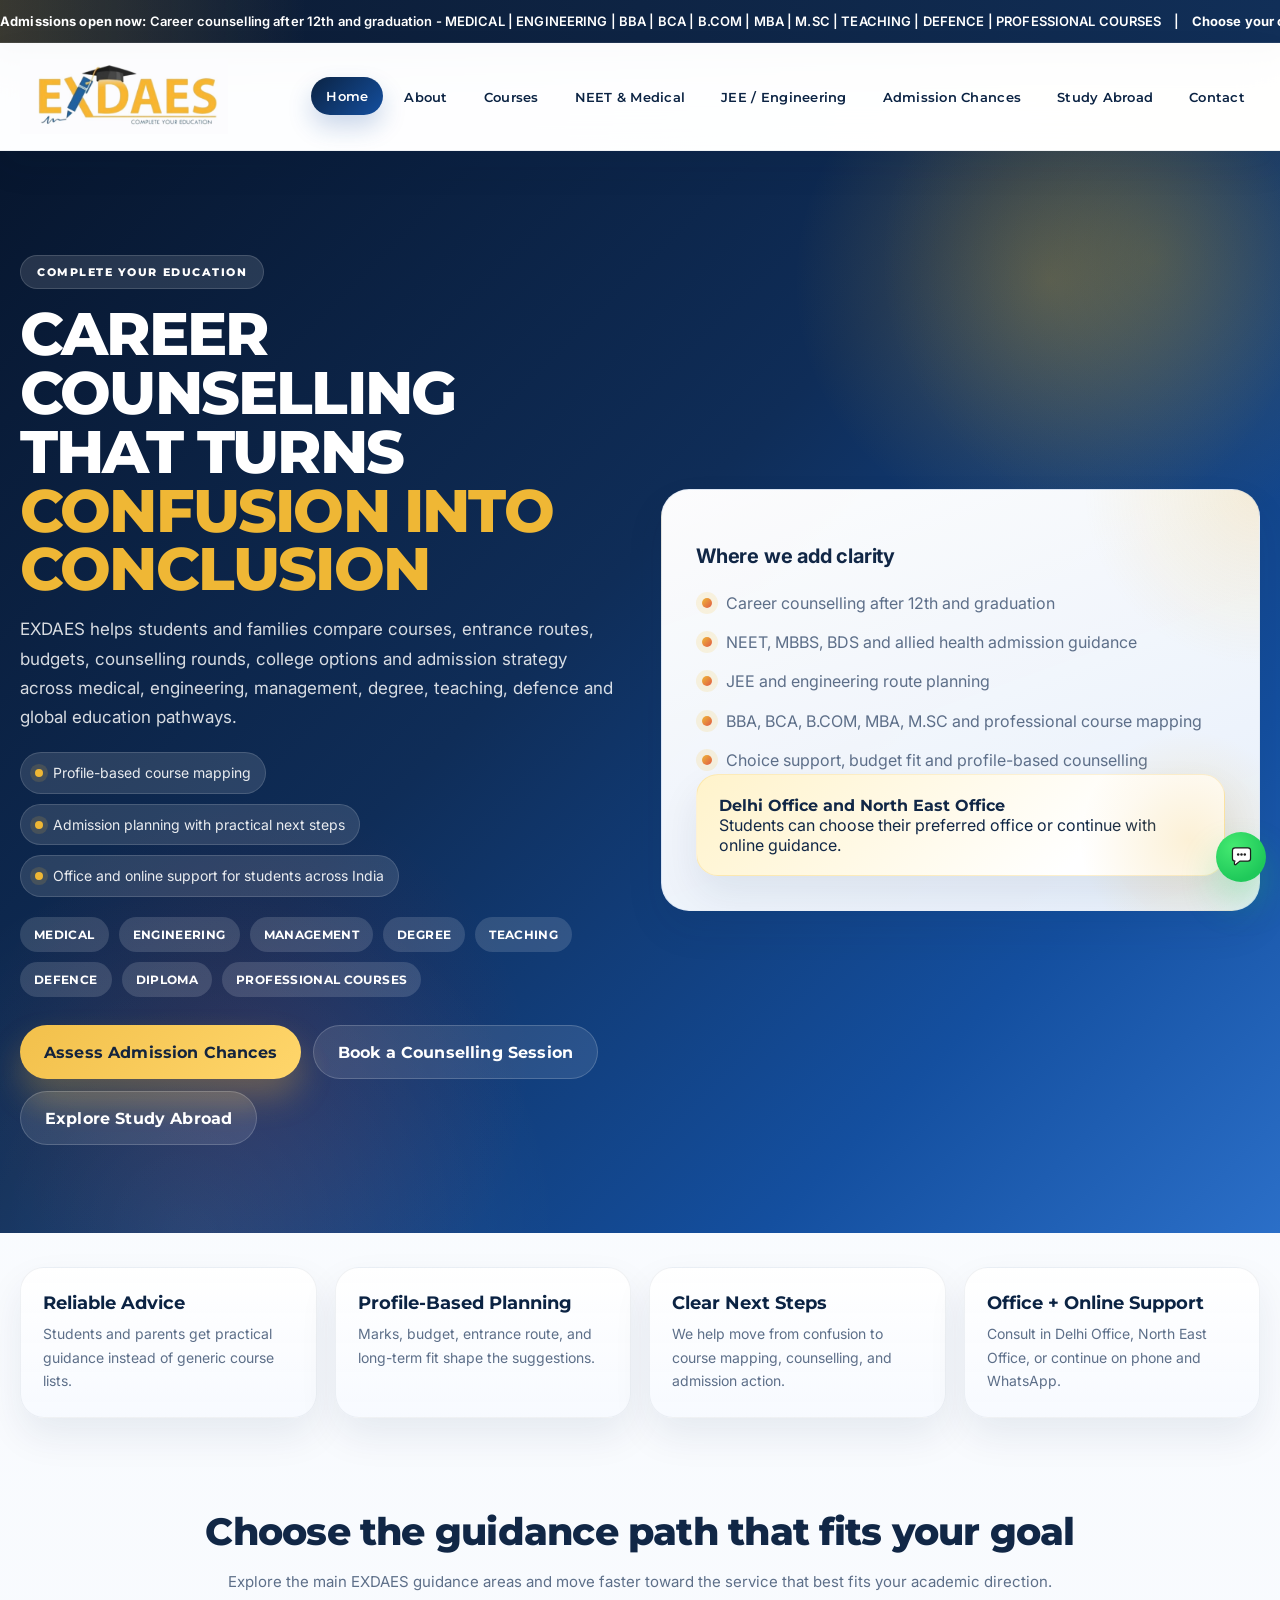
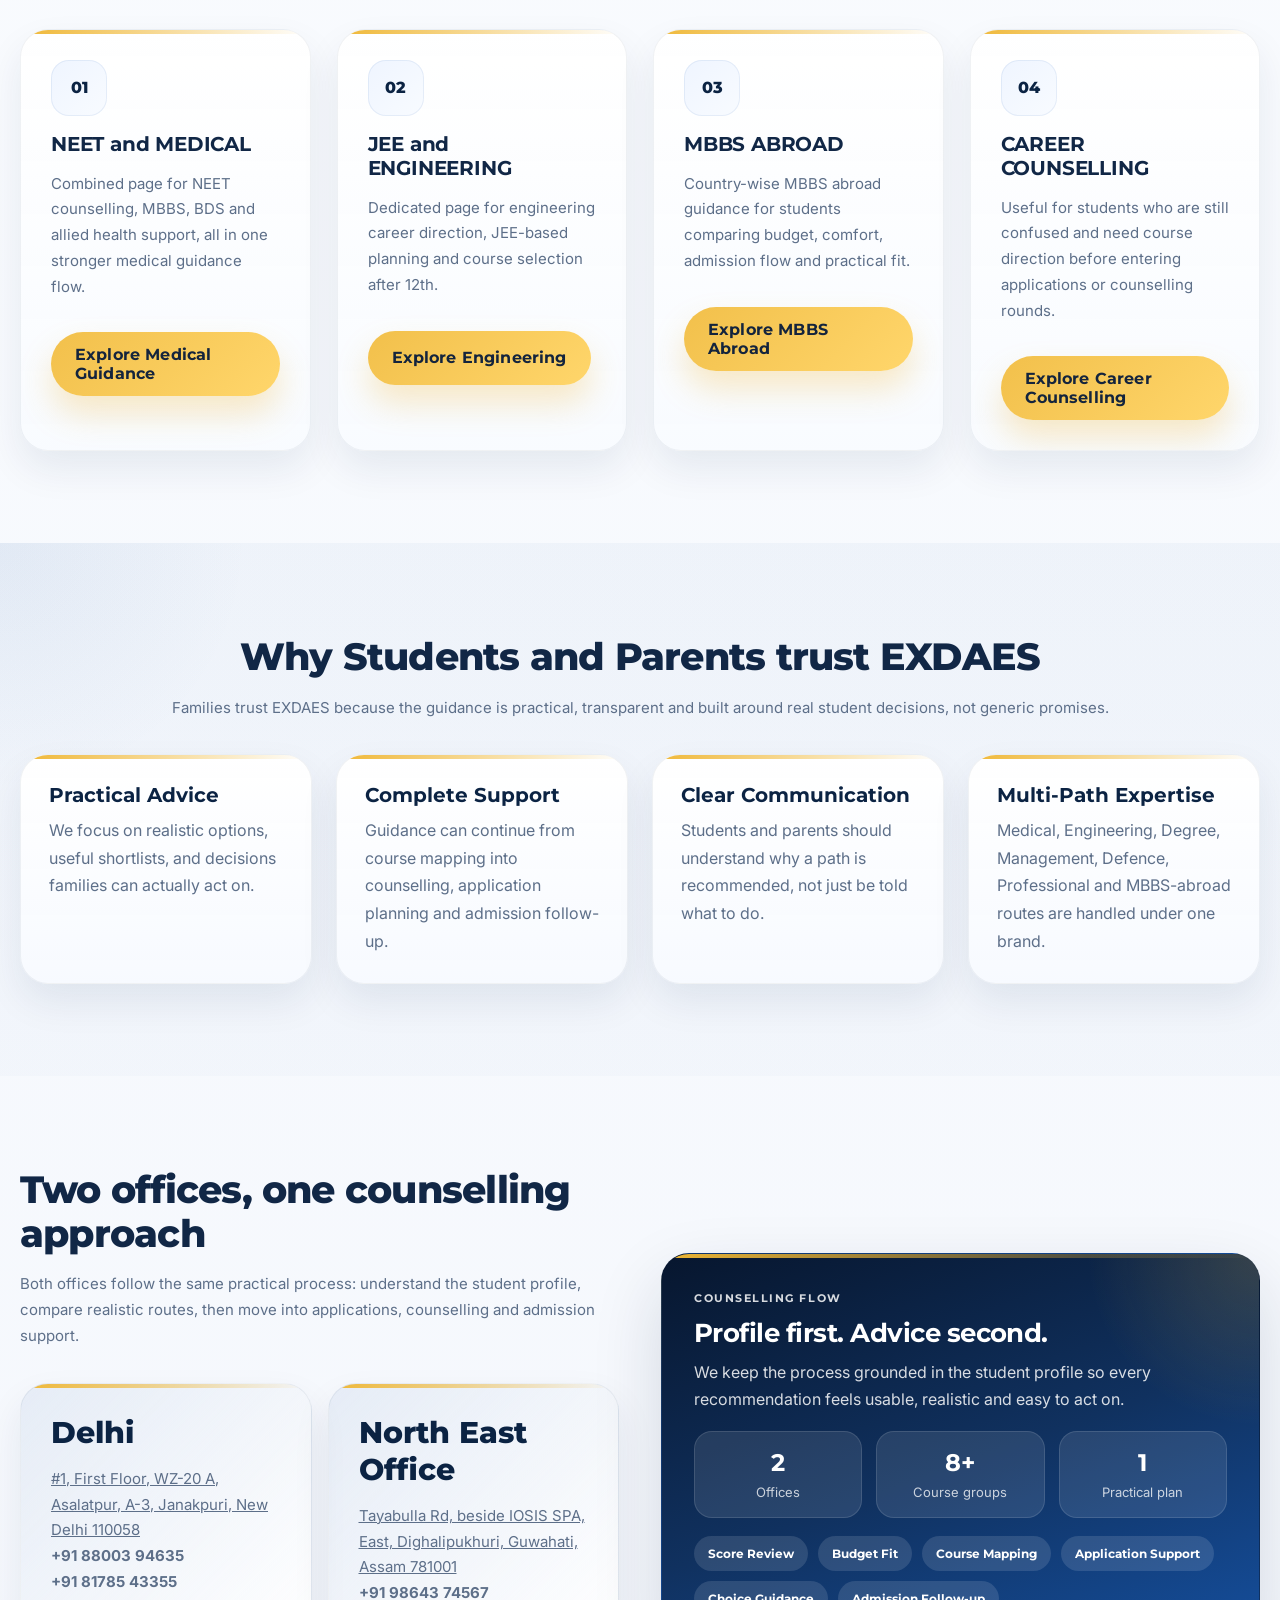
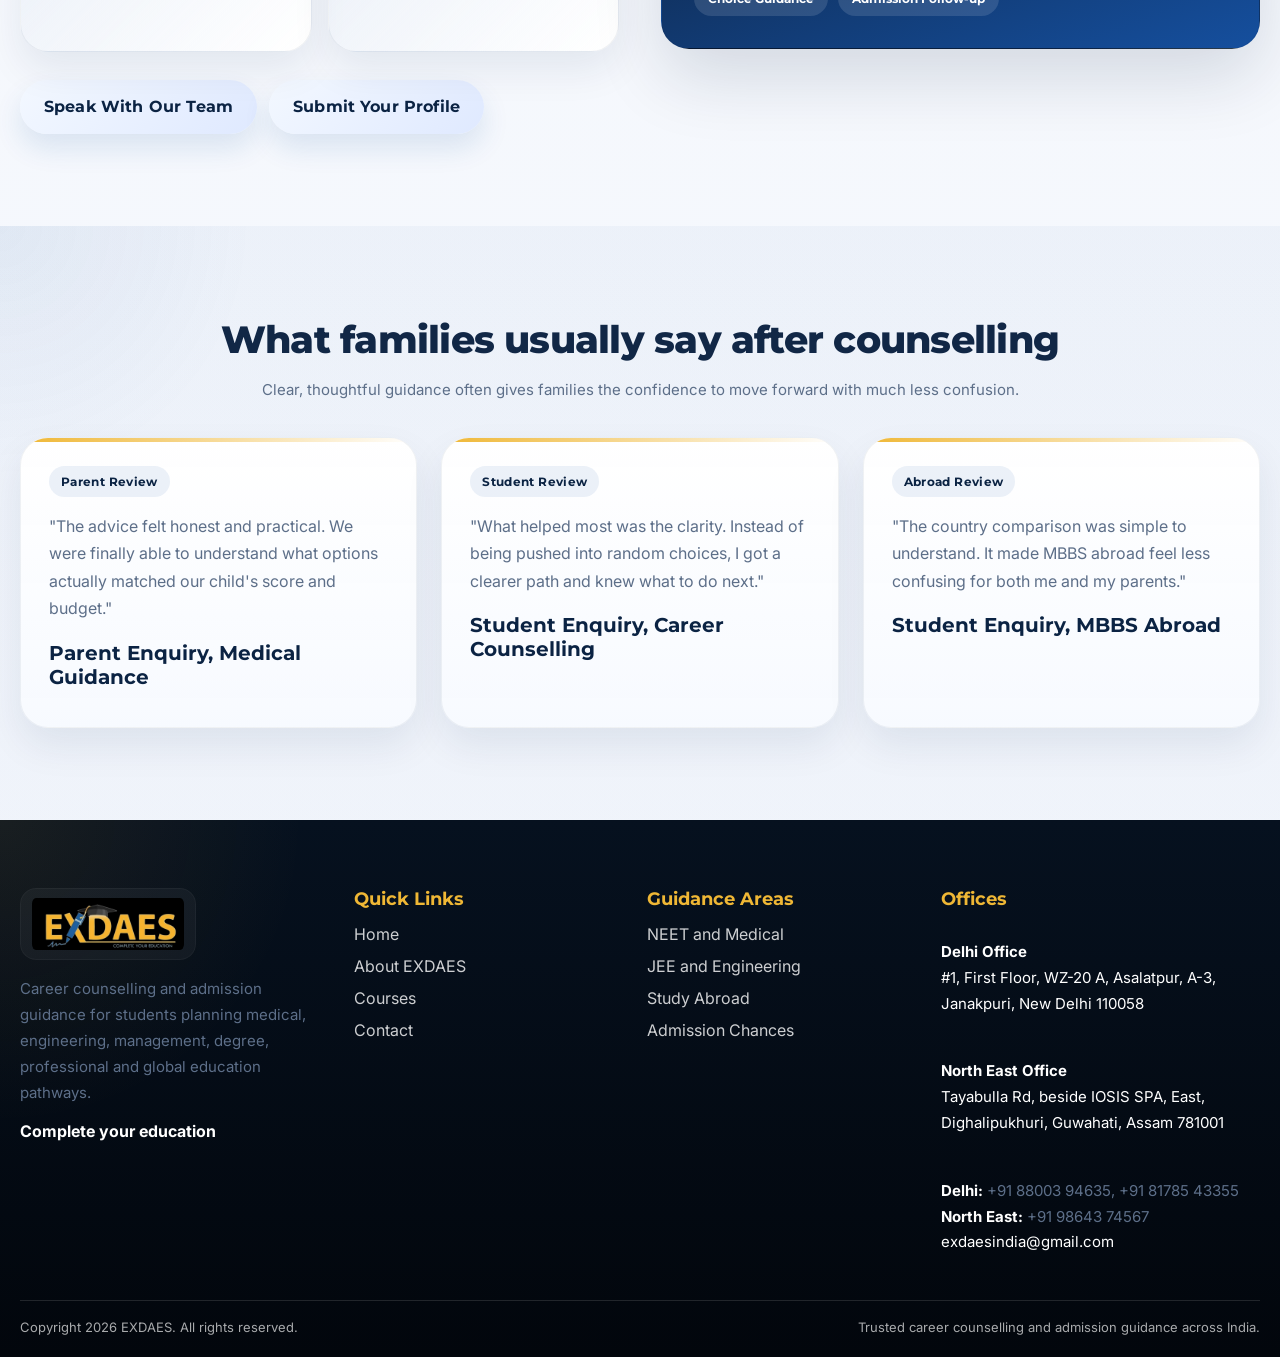
==== index.html @ 6252924e "Add files via upload" ====
﻿<!doctype html>
<html lang="en">
<head>
  <meta charset="utf-8">
  <meta name="viewport" content="width=device-width, initial-scale=1">
  <title>EXDAES | Career Counselling, Admission Guidance & Course Planning</title>
  <meta name="description" content="EXDAES offers career counselling, admission planning, NEET and MBBS/BDS support, JEE and engineering guidance, study abroad help and student-focused counselling from Delhi Office and North East Office.">
  <meta name="theme-color" content="#0b2343">
  <meta property="og:site_name" content="EXDAES">
  <meta property="og:type" content="website">
  <meta property="og:title" content="EXDAES | Career Counselling, Admission Guidance & Course Planning">
  <meta property="og:description" content="Career counselling, admission planning, medical and engineering guidance, study abroad help, and profile-based support from EXDAES.">
  <meta name="twitter:card" content="summary_large_image">
  <link rel="icon" href="data:,">
  <link rel="stylesheet" href="assets/css/style.css">
</head>
<body>
  <div class="admission-strip"><div class="container"><span><strong>Admissions open now:</strong> Career counselling after 12th and graduation - MEDICAL | ENGINEERING | BBA | BCA | B.COM | MBA | M.SC | TEACHING | DEFENCE | PROFESSIONAL COURSES &nbsp;&nbsp; | &nbsp;&nbsp; <strong>Choose your office:</strong> Delhi Office | North East Office | Online Counselling &nbsp;&nbsp; | &nbsp;&nbsp; <strong>Admissions open now:</strong> Career counselling after 12th and graduation - Medical | Engineering | BBA | BCA | B.Com | MBA | M.Sc | Teaching | Defence | Professional Courses &nbsp;&nbsp; | &nbsp;&nbsp; <strong>Choose your office:</strong> Delhi Office | North East Office | Online Counselling</span></div></div>
  <header class="site-header"><nav class="container nav"><a class="brand" href="index.html"><img src="assets/images/exdaes-logo-white.jpeg" alt="EXDAES logo"></a><button class="nav-toggle" type="button" aria-label="Open menu"><span></span></button><div class="nav-links"><a class="active" href="index.html">Home</a><a href="about/index.html">About</a><a href="courses/index.html">Courses</a><a href="neet-counselling/index.html">NEET & Medical</a><a href="mbbs-bds-admission/index.html">JEE / Engineering</a><a href="college-predictor/index.html">Admission Chances</a><a href="study-abroad/index.html">Study Abroad</a><a href="contact/index.html">Contact</a></div></nav></header>
  <main>
    <section class="hero">
      <div class="container hero-layout">
        <div>
          <span class="eyebrow">Complete Your Education</span>
          <h1>CAREER COUNSELLING THAT TURNS <span class="hero-highlight">CONFUSION INTO CONCLUSION</span></h1>
          <p>EXDAES helps students and families compare courses, entrance routes, budgets, counselling rounds, college options and admission strategy across medical, engineering, management, degree, teaching, defence and global education pathways.</p>
          <div class="hero-quick-points"><span>Profile-based course mapping</span><span>Admission planning with practical next steps</span><span>Office and online support for students across India</span></div>
          <div class="course-pills"><span>MEDICAL</span><span>ENGINEERING</span><span>MANAGEMENT</span><span>DEGREE</span><span>TEACHING</span><span>DEFENCE</span><span>DIPLOMA</span><span>PROFESSIONAL COURSES</span></div>
          <div class="cta-row"><a class="btn btn-primary" href="college-predictor/index.html">Assess Admission Chances</a><a class="btn btn-light" href="contact/index.html">Book a Counselling Session</a><a class="btn btn-light" href="study-abroad/index.html">Explore Study Abroad</a></div>
        </div>
        <div class="hero-card">
          <h3>Where we add clarity</h3>
          <ul class="hero-points">
            <li>Career counselling after 12th and graduation</li>
            <li>NEET, MBBS, BDS and allied health admission guidance</li>
            <li>JEE and engineering route planning</li>
            <li>BBA, BCA, B.COM, MBA, M.SC and professional course mapping</li>
            <li>Choice support, budget fit and profile-based counselling</li>
          </ul>
          <div class="mini-banner"><strong>Delhi Office and North East Office</strong><br>Students can choose their preferred office or continue with online guidance.</div>
        </div>
      </div>
    </section>

    <section class="trust-section">
      <div class="container">
        <div class="trust-ribbon">
          <article class="trust-pill"><strong>Reliable Advice</strong><span>Students and parents get practical guidance instead of generic course lists.</span></article>
          <article class="trust-pill"><strong>Profile-Based Planning</strong><span>Marks, budget, entrance route, and long-term fit shape the suggestions.</span></article>
          <article class="trust-pill"><strong>Clear Next Steps</strong><span>We help move from confusion to course mapping, counselling, and admission action.</span></article>
          <article class="trust-pill"><strong>Office + Online Support</strong><span>Consult in Delhi Office, North East Office, or continue on phone and WhatsApp.</span></article>
        </div>
      </div>
    </section>

    <section class="section">
      <div class="container">
        <div class="section-title center"><h2>Choose the guidance path that fits your goal</h2><p>Explore the main EXDAES guidance areas and move faster toward the service that best fits your academic direction.</p></div>
        <div class="grid-4 service-grid-wide">
          <article class="service-card"><div class="icon-badge">01</div><h3>NEET and MEDICAL</h3><p>Combined page for NEET counselling, MBBS, BDS and allied health support, all in one stronger medical guidance flow.</p><a class="btn btn-primary" href="neet-counselling/index.html">Explore Medical Guidance</a></article>
          <article class="service-card"><div class="icon-badge">02</div><h3>JEE and ENGINEERING</h3><p>Dedicated page for engineering career direction, JEE-based planning and course selection after 12th.</p><a class="btn btn-primary" href="mbbs-bds-admission/index.html">Explore Engineering</a></article>
          <article class="service-card"><div class="icon-badge">03</div><h3>MBBS ABROAD</h3><p>Country-wise MBBS abroad guidance for students comparing budget, comfort, admission flow and practical fit.</p><a class="btn btn-primary" href="study-abroad/index.html">Explore MBBS Abroad</a></article>
          <article class="service-card"><div class="icon-badge">04</div><h3>CAREER COUNSELLING</h3><p>Useful for students who are still confused and need course direction before entering applications or counselling rounds.</p><a class="btn btn-primary" href="courses/index.html">Explore Career Counselling</a></article>
        </div>
      </div>
    </section>

    <section class="section alt">
      <div class="container">
        <div class="section-title center"><h2>Why Students and Parents trust EXDAES</h2><p>Families trust EXDAES because the guidance is practical, transparent and built around real student decisions, not generic promises.</p></div>
        <div class="proof-band">
          <article class="proof-card"><strong>Practical Advice</strong><span>We focus on realistic options, useful shortlists, and decisions families can actually act on.</span></article>
          <article class="proof-card"><strong>Complete Support</strong><span>Guidance can continue from course mapping into counselling, application planning and admission follow-up.</span></article>
          <article class="proof-card"><strong>Clear Communication</strong><span>Students and parents should understand why a path is recommended, not just be told what to do.</span></article>
          <article class="proof-card"><strong>Multi-Path Expertise</strong><span>Medical, Engineering, Degree, Management, Defence, Professional and MBBS-abroad routes are handled under one brand.</span></article>
        </div>
      </div>
    </section>

    <section class="section">
      <div class="container split-panel">
        <div>
          <div class="section-title"><h2>Two offices, one counselling approach</h2><p>Both offices follow the same practical process: understand the student profile, compare realistic routes, then move into applications, counselling and admission support.</p></div>
          <div class="stats-grid">
            <article class="stat-card"><span class="number">Delhi</span><p><a href="https://www.google.com/maps/place/EXDAES/@28.6214519,77.0755666,17z/data=!3m1!4b1!4m6!3m5!1s0x390d05ebf34322a7:0x1da1186b16d2d186!8m2!3d28.6214472!4d77.0781415!16s%2Fg%2F11z5b2ckcf?entry=ttu&g_ep=EgoyMDI2MDQyOC4wIKXMDSoASAFQAw%3D%3D" target="_blank" rel="noopener">#1, First Floor, WZ-20 A, Asalatpur, A-3, Janakpuri, New Delhi 110058</a><br><strong>+91 88003 94635</strong><br><strong>+91 81785 43355</strong></p></article>
            <article class="stat-card"><span class="number">North East Office</span><p><a href="https://www.google.com/maps/place/EXDAES/@26.1866912,91.7498174,17z/data=!3m1!4b1!4m6!3m5!1s0x375a5bf597578f25:0xd3f91803e41c8bf5!8m2!3d26.1866864!4d91.7523923!16s%2Fg%2F11nhb2zx7y?entry=ttu&g_ep=EgoyMDI2MDQyOC4wIKXMDSoASAFQAw%3D%3D" target="_blank" rel="noopener">Tayabulla Rd, beside IOSIS SPA, East, Dighalipukhuri, Guwahati, Assam 781001</a><br><strong>+91 98643 74567</strong></p></article>
          </div>
          <div class="cta-row"><a class="btn btn-secondary" href="contact/index.html">Speak With Our Team</a><a class="btn btn-secondary" href="college-predictor/index.html">Submit Your Profile</a></div>
        </div>
        <div class="visual-panel dark"><span class="micro-label">Counselling Flow</span><h3>Profile first. Advice second.</h3><p>We keep the process grounded in the student profile so every recommendation feels usable, realistic and easy to act on.</p><div class="metric-row"><div class="metric-chip"><strong>2</strong><span>Offices</span></div><div class="metric-chip"><strong>8+</strong><span>Course groups</span></div><div class="metric-chip"><strong>1</strong><span>Practical plan</span></div></div><div class="tag-cloud" style="margin-top:18px;"><span>Score Review</span><span>Budget Fit</span><span>Course Mapping</span><span>Application Support</span><span>Choice Guidance</span><span>Admission Follow-up</span></div></div>
      </div>
    </section>

    <section class="section alt">
      <div class="container">
        <div class="section-title center"><h2>What families usually say after counselling</h2><p>Clear, thoughtful guidance often gives families the confidence to move forward with much less confusion.</p></div>
        <div class="review-grid">
          <article class="review-card"><span class="review-badge">Parent Review</span><p>"The advice felt honest and practical. We were finally able to understand what options actually matched our child's score and budget."</p><strong>Parent Enquiry, Medical Guidance</strong></article>
          <article class="review-card"><span class="review-badge">Student Review</span><p>"What helped most was the clarity. Instead of being pushed into random choices, I got a clearer path and knew what to do next."</p><strong>Student Enquiry, Career Counselling</strong></article>
          <article class="review-card"><span class="review-badge">Abroad Review</span><p>"The country comparison was simple to understand. It made MBBS abroad feel less confusing for both me and my parents."</p><strong>Student Enquiry, MBBS Abroad</strong></article>
        </div>
      </div>
    </section>
  </main>
  <footer class="site-footer"><div class="container footer-grid"><div><img class="footer-logo" src="assets/images/exdaes-logo-black.jpeg" alt="EXDAES logo"><p class="footer-kicker">Career counselling and admission guidance for students planning medical, engineering, management, degree, professional and global education pathways.</p><p class="footer-label">Complete your education</p></div><div><h3>Quick Links</h3><div class="footer-links"><a href="index.html">Home</a><a href="about/index.html">About EXDAES</a><a href="courses/index.html">Courses</a><a href="contact/index.html">Contact</a></div></div><div><h3>Guidance Areas</h3><div class="footer-links"><a href="neet-counselling/index.html">NEET and Medical</a><a href="mbbs-bds-admission/index.html">JEE and Engineering</a><a href="study-abroad/index.html">Study Abroad</a><a href="college-predictor/index.html">Admission Chances</a></div></div><div><h3>Offices</h3><div class="center-list"><p><strong>Delhi Office</strong><br><a href="https://www.google.com/maps/place/EXDAES/@28.6214519,77.0755666,17z/data=!3m1!4b1!4m6!3m5!1s0x390d05ebf34322a7:0x1da1186b16d2d186!8m2!3d28.6214472!4d77.0781415!16s%2Fg%2F11z5b2ckcf?entry=ttu&g_ep=EgoyMDI2MDQyOC4wIKXMDSoASAFQAw%3D%3D" target="_blank" rel="noopener">#1, First Floor, WZ-20 A, Asalatpur, A-3, Janakpuri, New Delhi 110058</a></p><p><strong>North East Office</strong><br><a href="https://www.google.com/maps/place/EXDAES/@26.1866912,91.7498174,17z/data=!3m1!4b1!4m6!3m5!1s0x375a5bf597578f25:0xd3f91803e41c8bf5!8m2!3d26.1866864!4d91.7523923!16s%2Fg%2F11nhb2zx7y?entry=ttu&g_ep=EgoyMDI2MDQyOC4wIKXMDSoASAFQAw%3D%3D" target="_blank" rel="noopener">Tayabulla Rd, beside IOSIS SPA, East, Dighalipukhuri, Guwahati, Assam 781001</a></p><p><strong>Delhi:</strong> +91 88003 94635, +91 81785 43355<br><strong>North East:</strong> +91 98643 74567<br><a href="mailto:exdaesindia@gmail.com">exdaesindia@gmail.com</a></p></div></div></div><div class="container copyright"><span>Copyright 2026 EXDAES. All rights reserved.</span><span>Trusted career counselling and admission guidance across India.</span></div></footer>
  <a class="whatsapp-float" href="https://wa.me/918800394635?text=Hi%2C%20I%20want%20career%20counselling%20from%20EXDAES." target="_blank" rel="noopener" aria-label="Chat on WhatsApp"></a><script src="assets/js/main.js"></script>
</body>
</html>
---- assets/css/style.css ----
@import url("https://fonts.googleapis.com/css2?family=Montserrat:wght@500;600;700;800&family=Inter:wght@400;500;600;700&display=swap");

:root {
  --bg: #f3f6fc;
  --surface: #ffffff;
  --surface-alt: #ebf1fb;
  --surface-soft: #fbfdff;
  --text: #112746;
  --muted: #5d6f89;
  --line: #d6e0ef;
  --primary: #144f9f;
  --primary-dark: #0b2343;
  --primary-soft: #e5efff;
  --accent: #efb735;
  --accent-deep: #d69814;
  --danger: #df5a45;
  --danger-deep: #b1181d;
  --success: #21a65d;
  --footer: #08111f;
  --shadow: 0 28px 70px rgba(7, 26, 58, 0.14);
  --shadow-soft: 0 18px 38px rgba(13, 37, 78, 0.08);
  --radius: 28px;
  --radius-sm: 16px;
}

* {
  box-sizing: border-box;
}

html {
  scroll-behavior: smooth;
}

body {
  margin: 0;
  font-family: "Inter", sans-serif;
  color: var(--text);
  background:
    radial-gradient(circle at top left, rgba(20, 79, 159, 0.08), transparent 22%),
    radial-gradient(circle at 100% 10%, rgba(239, 183, 53, 0.08), transparent 18%),
    linear-gradient(180deg, #fbfdff 0%, var(--bg) 100%);
}

img {
  max-width: 100%;
  display: block;
}

a {
  color: inherit;
}

.container {
  width: min(1240px, calc(100% - 36px));
  margin: 0 auto;
}

.admission-strip {
  background:
    linear-gradient(90deg, rgba(239, 183, 53, 0.2), transparent 24%),
    linear-gradient(90deg, #0b1930, #112f58);
  color: #fff;
  font-size: 13px;
  font-weight: 600;
  letter-spacing: 0.01em;
  overflow: hidden;
  border-bottom: 1px solid rgba(255, 255, 255, 0.08);
  box-shadow: 0 12px 24px rgba(6, 17, 36, 0.18);
}

.admission-strip .container {
  display: flex;
  width: max-content;
  min-width: 100%;
  padding: 13px 0;
  white-space: nowrap;
  animation: ticker 48s linear infinite;
}

@keyframes ticker {
  from { transform: translateX(0); }
  to { transform: translateX(-50%); }
}

.site-header {
  position: sticky;
  top: 0;
  z-index: 20;
  background: rgba(255, 255, 255, 0.88);
  backdrop-filter: blur(18px);
  border-bottom: 1px solid rgba(11, 35, 67, 0.06);
  box-shadow: 0 16px 34px rgba(9, 27, 54, 0.07);
}

.nav {
  display: flex;
  align-items: center;
  justify-content: space-between;
  gap: 24px;
  padding: 16px 0;
}

.brand {
  flex-shrink: 0;
}

.brand img {
  width: 208px;
  height: auto;
}

.nav-links {
  display: flex;
  align-items: center;
  gap: 6px;
}

.nav-links a {
  text-decoration: none;
  color: var(--primary-dark);
  font-family: "Montserrat", sans-serif;
  font-size: 13px;
  font-weight: 600;
  letter-spacing: 0.02em;
  padding: 11px 15px;
  border-radius: 999px;
  transition: color 0.22s ease, background 0.22s ease, transform 0.22s ease, box-shadow 0.22s ease;
}

.nav-links a:hover,
.nav-links a.active {
  color: #fff;
  background: linear-gradient(135deg, var(--primary-dark), var(--primary));
  box-shadow: 0 12px 24px rgba(20, 79, 159, 0.22);
  transform: translateY(-1px);
}

.nav-toggle {
  display: none;
  width: 48px;
  height: 48px;
  border: 0;
  border-radius: 14px;
  background: var(--primary-soft);
  cursor: pointer;
  position: relative;
}

.nav-toggle span,
.nav-toggle::before,
.nav-toggle::after {
  content: "";
  position: absolute;
  left: 13px;
  width: 22px;
  height: 2px;
  background: var(--primary-dark);
  border-radius: 999px;
  transition: 0.2s ease;
}

.nav-toggle span { top: 23px; }
.nav-toggle::before { top: 16px; }
.nav-toggle::after { top: 30px; }

.hero,
.page-hero {
  position: relative;
  overflow: hidden;
}

.hero::before,
.page-hero::before {
  content: "";
  position: absolute;
  inset: 0;
  background:
    radial-gradient(circle at 90% 10%, rgba(244, 180, 0, 0.16), transparent 18%),
    radial-gradient(circle at 20% 85%, rgba(219, 43, 48, 0.12), transparent 20%);
  pointer-events: none;
}

.hero {
  padding: 104px 0 88px;
  background:
    radial-gradient(circle at 82% 12%, rgba(239, 183, 53, 0.26), transparent 18%),
    radial-gradient(circle at 15% 100%, rgba(255, 255, 255, 0.08), transparent 24%),
    linear-gradient(135deg, #07162e, #0f2d58 44%, #144f9f 78%, #2b6fc8);
  color: #fff;
}

.hero-layout,
.split-panel,
.grid-2 {
  display: grid;
  grid-template-columns: repeat(2, minmax(0, 1fr));
  gap: 42px;
  align-items: center;
}

.page-hero {
  padding: 86px 0 62px;
  color: #fff;
  background:
    radial-gradient(circle at top right, rgba(239, 183, 53, 0.18), transparent 18%),
    linear-gradient(135deg, #07162e, #0f2d58 58%, #1c5eb5);
}

.eyebrow {
  display: inline-flex;
  align-items: center;
  gap: 10px;
  margin-bottom: 16px;
  padding: 9px 16px;
  border-radius: 999px;
  background: rgba(255, 255, 255, 0.12);
  border: 1px solid rgba(255, 255, 255, 0.14);
  color: #fff;
  font-family: "Montserrat", sans-serif;
  font-size: 11px;
  font-weight: 800;
  text-transform: uppercase;
  letter-spacing: 0.14em;
}

.hero h1,
.page-hero h1 {
  margin: 0 0 16px;
  font-family: "Montserrat", sans-serif;
  font-size: clamp(38px, 4.8vw, 60px);
  line-height: 0.98;
  letter-spacing: -0.03em;
  font-weight: 800;
}

.hero-highlight {
  color: var(--accent);
}


.hero p,
.page-hero p {
  margin: 0;
  max-width: 720px;
  color: rgba(255, 255, 255, 0.84);
  font-size: 17px;
  line-height: 1.72;
}

.hero-layout > div:first-child > * {
  animation: fadeUp 0.7s ease both;
}

.hero-layout > div:first-child > *:nth-child(2) { animation-delay: 0.08s; }
.hero-layout > div:first-child > *:nth-child(3) { animation-delay: 0.16s; }
.hero-layout > div:first-child > *:nth-child(4) { animation-delay: 0.24s; }

.hero-card,
.image-card,
.form-panel,
.service-card,
.resource-card,
.step-card,
.stat-card,
.center-card {
  background: var(--surface);
  border-radius: var(--radius);
  box-shadow: var(--shadow-soft);
}

.hero-card {
  padding: 34px;
  color: var(--text);
  position: relative;
  overflow: hidden;
  background:
    radial-gradient(circle at top right, rgba(239, 183, 53, 0.18), transparent 24%),
    linear-gradient(160deg, rgba(255, 255, 255, 0.99), rgba(240, 246, 255, 0.96));
  border: 1px solid rgba(20, 79, 159, 0.08);
  animation: floatIn 0.75s ease both 0.18s;
}

.hero-card::after {
  content: "";
  position: absolute;
  inset: auto -40px -40px auto;
  width: 220px;
  height: 220px;
  border-radius: 50%;
  background: radial-gradient(circle, rgba(239, 183, 53, 0.2), transparent 70%);
}

.hero-card h2,
.form-panel h2,
.section-title h2,
.service-card h3,
.resource-card h3,
.step-card h3,
.center-card h3,
.stat-card h3 {
  margin: 0 0 10px;
  font-family: "Montserrat", sans-serif;
}

.hero-card h2,
.section-title h2 {
  font-size: clamp(28px, 3vw, 40px);
  letter-spacing: -0.02em;
  font-weight: 800;
  line-height: 1.15;
}

.hero-card h3,
.service-card h3,
.resource-card h3,
.step-card h3,
.center-card h3,
.stat-card h3 {
  font-size: 20px;
  letter-spacing: -0.01em;
  font-weight: 700;
}

.hero-points,
.check-list,
.stats-list,
.footer-links,
.center-list,
.pill-list {
  display: grid;
  gap: 12px;
}

.hero-points,
.check-list,
.pill-list {
  padding: 0;
  margin: 22px 0 0;
  list-style: none;
}

.hero-points li,
.check-list li,
.pill-list li {
  position: relative;
  padding-left: 30px;
  color: var(--muted);
  line-height: 1.7;
}

.hero-points li::before,
.check-list li::before,
.pill-list li::before {
  content: "";
  position: absolute;
  left: 6px;
  top: 8px;
  width: 10px;
  height: 10px;
  border-radius: 50%;
  background: linear-gradient(135deg, var(--accent), var(--danger));
  box-shadow: 0 0 0 6px rgba(244, 180, 0, 0.12);
}

.section {
  padding: 92px 0;
}

.section.alt {
  background:
    radial-gradient(circle at top left, rgba(20, 79, 159, 0.06), transparent 18%),
    linear-gradient(180deg, rgba(20, 79, 159, 0.04), rgba(20, 79, 159, 0.018));
}

.section-title {
  margin-bottom: 34px;
}

.section-title.center {
  text-align: center;
}

.section-title p,
.service-card p,
.resource-card p,
.step-card p,
.footer-kicker,
.center-list p,
.stat-card p,
.form-note {
  color: var(--muted);
  line-height: 1.72;
  font-size: 15px;
}

.grid-3 {
  display: grid;
  grid-template-columns: repeat(3, minmax(0, 1fr));
  gap: 26px;
}

.grid-4 {
  display: grid;
  grid-template-columns: repeat(4, minmax(0, 1fr));
  gap: 26px;
}

.service-card,
.resource-card,
.step-card,
.center-card,
.stat-card {
  padding: 30px;
  border: 1px solid rgba(11, 35, 67, 0.06);
  background:
    linear-gradient(180deg, rgba(255, 255, 255, 1), rgba(248, 251, 255, 0.97));
  transition: transform 0.24s ease, box-shadow 0.24s ease, border-color 0.24s ease;
  position: relative;
  overflow: hidden;
}

.service-card::before,
.resource-card::before,
.step-card::before,
.center-card::before,
.stat-card::before,
.course-group::before,
.form-panel::before,
.visual-panel::before,
.course-guide-banner::before,
.course-lead-box::before {
  content: "";
  position: absolute;
  inset: 0 auto auto 0;
  width: 100%;
  height: 4px;
  background: linear-gradient(90deg, var(--accent), rgba(255, 255, 255, 0));
}

.service-card:hover,
.resource-card:hover,
.step-card:hover,
.center-card:hover,
.stat-card:hover {
  transform: translateY(-8px);
  box-shadow: var(--shadow);
  border-color: rgba(20, 79, 159, 0.14);
}

.service-grid-wide .service-card .btn {
  margin-top: 18px;
}

.icon-badge {
  width: 56px;
  height: 56px;
  display: grid;
  place-items: center;
  margin-bottom: 16px;
  border-radius: 18px;
  background: linear-gradient(135deg, #eff5ff, #f8fbff);
  color: var(--primary-dark);
  font-family: "Montserrat", sans-serif;
  font-weight: 800;
  box-shadow: inset 0 0 0 1px rgba(20, 79, 159, 0.08);
}

.btn,
button.btn,
input,
select,
textarea {
  font: inherit;
}

.btn {
  display: inline-flex;
  align-items: center;
  justify-content: center;
  gap: 8px;
  min-height: 54px;
  padding: 13px 24px;
  border-radius: 999px;
  text-decoration: none;
  font-family: "Montserrat", sans-serif;
  font-weight: 700;
  letter-spacing: 0.01em;
  transition: transform 0.2s ease, background 0.2s ease, box-shadow 0.2s ease, color 0.2s ease;
}

.btn:hover {
  transform: translateY(-3px);
}

.btn-primary {
  background: linear-gradient(135deg, #f2c04b, #ffd66b);
  color: #14243d;
  box-shadow: 0 18px 32px rgba(239, 183, 53, 0.28);
}

.btn-primary:hover {
  background: linear-gradient(135deg, var(--accent-deep), #f0bf47);
}

.btn-secondary {
  background: linear-gradient(135deg, #f3f8ff, #dfe9ff);
  color: var(--primary-dark);
  box-shadow: 0 14px 28px rgba(20, 79, 159, 0.12);
}

.btn-light {
  background: rgba(255, 255, 255, 0.1);
  border: 1px solid rgba(255, 255, 255, 0.18);
  color: #fff;
  backdrop-filter: blur(10px);
}

.cta-row {
  display: flex;
  flex-wrap: wrap;
  gap: 12px;
  margin-top: 28px;
}

.stats-list,
.stats-grid {
  display: grid;
  gap: 16px;
}

.stats-grid {
  grid-template-columns: repeat(2, minmax(0, 1fr));
}

.stat-card {
  background:
    linear-gradient(135deg, rgba(20, 79, 159, 0.07), rgba(255, 255, 255, 0.98));
}

.number {
  display: block;
  margin-bottom: 10px;
  font-family: "Montserrat", sans-serif;
  font-size: 30px;
  font-weight: 800;
  color: var(--primary-dark);
}

.form-panel {
  padding: 30px;
  background:
    linear-gradient(180deg, rgba(255, 255, 255, 1), rgba(247, 250, 255, 0.98));
  border: 1px solid rgba(11, 35, 67, 0.06);
}

.form-grid {
  display: grid;
  grid-template-columns: repeat(2, minmax(0, 1fr));
  gap: 16px;
}

.field {
  display: grid;
  gap: 8px;
}

.field.full {
  grid-column: 1 / -1;
}

[data-other-exam-field][hidden] {
  display: none !important;
}

.field label {
  font-size: 13px;
  font-weight: 600;
  color: var(--muted);
}

.field input,
.field select,
.field textarea {
  width: 100%;
  min-height: 54px;
  padding: 13px 15px;
  border: 1px solid var(--line);
  border-radius: 16px;
  background: linear-gradient(180deg, #ffffff, #fbfdff);
  color: var(--text);
  transition: border-color 0.2s ease, box-shadow 0.2s ease;
}

.field input:focus,
.field select:focus,
.field textarea:focus {
  outline: none;
  border-color: rgba(20, 79, 159, 0.42);
  box-shadow: 0 0 0 5px rgba(20, 79, 159, 0.08);
}

.success-message {
  display: none;
  margin-top: 14px;
  padding: 14px 16px;
  border-radius: 14px;
  background: #edf8ef;
  color: #17693c;
}

.form-panel.is-success .success-message {
  display: block;
}

.form-panel button.btn {
  margin-top: 10px;
}

.image-card {
  overflow: hidden;
  padding: 22px;
  background:
    linear-gradient(135deg, rgba(244, 180, 0, 0.08), rgba(15, 78, 168, 0.08)),
    var(--surface);
  border: 1px solid rgba(15, 78, 168, 0.07);
}

.image-card img {
  width: 100%;
  height: 100%;
  max-height: 520px;
  object-fit: contain;
  border-radius: 18px;
}

.course-pills {
  display: flex;
  flex-wrap: wrap;
  gap: 10px;
  margin-top: 20px;
}

.hero-quick-points {
  display: grid;
  gap: 10px;
  margin-top: 20px;
}

.hero-quick-points span {
  display: inline-flex;
  align-items: center;
  gap: 10px;
  width: fit-content;
  padding: 10px 14px;
  border-radius: 999px;
  background: rgba(255, 255, 255, 0.12);
  border: 1px solid rgba(255, 255, 255, 0.14);
  color: rgba(255, 255, 255, 0.9);
  font-size: 14px;
  line-height: 1.4;
}

.hero-quick-points span::before {
  content: "";
  width: 8px;
  height: 8px;
  border-radius: 50%;
  background: var(--accent);
  box-shadow: 0 0 0 5px rgba(239, 183, 53, 0.14);
}

.course-pills span {
  padding: 10px 14px;
  border-radius: 999px;
  background: rgba(255, 255, 255, 0.14);
  color: #fff;
  font-family: "Montserrat", sans-serif;
  font-size: 12px;
  font-weight: 700;
  letter-spacing: 0.03em;
}

.course-groups {
  display: grid;
  grid-template-columns: repeat(2, minmax(0, 1fr));
  gap: 24px;
}

.course-group {
  padding: 30px;
  border-radius: 28px;
  background:
    linear-gradient(180deg, rgba(255, 255, 255, 0.98), rgba(249, 251, 255, 0.98));
  border: 1px solid rgba(11, 35, 67, 0.06);
  box-shadow: var(--shadow-soft);
  transition: transform 0.24s ease, box-shadow 0.24s ease, border-color 0.24s ease;
  position: relative;
  overflow: hidden;
}

.course-group-top {
  display: flex;
  align-items: flex-start;
  justify-content: space-between;
  gap: 16px;
  margin-bottom: 18px;
}

.course-group h3 {
  margin: 0 0 6px;
  font-family: "Montserrat", sans-serif;
  font-size: 34px;
  font-weight: 700;
  letter-spacing: -0.02em;
  color: var(--primary-dark);
}

.course-group p {
  margin: 0;
  color: var(--muted);
  font-size: 15px;
}

.course-mark {
  flex-shrink: 0;
  width: 78px;
  height: 78px;
  display: grid;
  place-items: center;
  border-radius: 22px;
  background: linear-gradient(135deg, #eff5ff, #fff7df);
  color: var(--primary-dark);
  font-family: "Montserrat", sans-serif;
  font-size: 34px;
  font-weight: 800;
  line-height: 1;
  box-shadow: inset 0 0 0 1px rgba(20, 79, 159, 0.06);
}

.course-list {
  margin: 0;
  padding: 0;
  list-style: none;
  display: grid;
  gap: 12px;
}

.course-list li {
  position: relative;
  padding-left: 18px;
  color: var(--text);
  font-size: 16px;
  line-height: 1.55;
}

.course-list li::before {
  content: "";
  position: absolute;
  left: 0;
  top: 11px;
  width: 8px;
  height: 8px;
  border-radius: 50%;
  background: linear-gradient(135deg, var(--accent), var(--danger));
}

.course-group:hover {
  transform: translateY(-8px);
  box-shadow: var(--shadow);
  border-color: rgba(239, 183, 53, 0.38);
  background:
    linear-gradient(180deg, rgba(255, 255, 255, 1), rgba(242, 248, 255, 0.98));
}


.course-group:nth-child(1) .course-mark {
  background: linear-gradient(135deg, #dce8ff, #eef4ff);
  color: #1c4fb8;
}

.course-group:nth-child(2) .course-mark {
  background: linear-gradient(135deg, #dff8ec, #eefdf5);
  color: #117a4b;
}

.course-group:nth-child(3) .course-mark {
  background: linear-gradient(135deg, #efe4ff, #f7f1ff);
  color: #6d3fc2;
}

.course-group:nth-child(4) .course-mark {
  background: linear-gradient(135deg, #fff0cf, #fff8e8);
  color: #9b6a00;
}

.course-group:nth-child(5) .course-mark {
  background: linear-gradient(135deg, #ffe2e2, #fff1f1);
  color: #b4232c;
}

.course-group:nth-child(6) .course-mark {
  background: linear-gradient(135deg, #ffe3f0, #fff3f9);
  color: #c03b79;
}

.course-group:nth-child(7) .course-mark {
  background: linear-gradient(135deg, #e0f2ff, #f2f9ff);
  color: #16608f;
}

.course-group:nth-child(8) .course-mark {
  background: linear-gradient(135deg, #ece8ff, #f6f4ff);
  color: #4f46b8;
}
.course-closing {
  margin-top: 28px;
  padding: 28px 32px;
  border-radius: 28px;
  background:
    radial-gradient(circle at top right, rgba(239, 183, 53, 0.22), transparent 24%),
    linear-gradient(135deg, #07162e, #0f2d58 56%, #144f9f);
  color: #fff;
  box-shadow: var(--shadow);
}

.course-closing h3 {
  margin: 0 0 8px;
  font-family: "Montserrat", sans-serif;
  font-size: 24px;
  font-weight: 700;
}

.course-closing p {
  margin: 0;
  color: rgba(255, 255, 255, 0.84);
}

.course-lead-box {
  display: grid;
  grid-template-columns: minmax(0, 1.15fr) minmax(320px, 0.85fr);
  gap: 24px;
  align-items: stretch;
  margin-top: 30px;
  margin-bottom: 28px;
  padding: 34px;
  border-radius: 32px;
  background:
    radial-gradient(circle at top right, rgba(239, 183, 53, 0.22), transparent 24%),
    linear-gradient(135deg, #07162e, #0f2d58 48%, #154f9e);
  color: #fff;
  box-shadow: var(--shadow);
  position: relative;
  overflow: hidden;
}

.course-lead-copy h2 {
  margin: 0 0 12px;
  font-family: "Montserrat", sans-serif;
  font-size: clamp(28px, 3vw, 40px);
  font-weight: 700;
  line-height: 1.08;
  letter-spacing: -0.02em;
}

.course-lead-copy p {
  margin: 0;
  max-width: 640px;
  color: rgba(255, 255, 255, 0.84);
  line-height: 1.74;
}

.course-lead-copy .micro-label {
  color: rgba(255, 255, 255, 0.78);
}

.course-lead-points {
  margin: 20px 0 0;
  padding: 0;
  list-style: none;
  display: grid;
  gap: 12px;
}

.course-lead-points li {
  position: relative;
  padding-left: 20px;
  color: rgba(255, 255, 255, 0.92);
  line-height: 1.6;
}

.course-lead-points li::before {
  content: "";
  position: absolute;
  left: 0;
  top: 11px;
  width: 8px;
  height: 8px;
  border-radius: 50%;
  background: linear-gradient(135deg, #ffd96d, #ffffff);
}

.course-lead-form {
  align-self: center;
  background:
    linear-gradient(180deg, rgba(255, 255, 255, 1), rgba(246, 250, 255, 0.98));
}

.course-guide-banner {
  display: grid;
  grid-template-columns: minmax(0, 1fr) auto;
  align-items: center;
  gap: 24px;
  margin-bottom: 28px;
  padding: 32px 34px;
  border-radius: 28px;
  background:
    radial-gradient(circle at top right, rgba(239, 183, 53, 0.16), transparent 28%),
    linear-gradient(135deg, rgba(255, 255, 255, 0.98), rgba(239, 246, 255, 0.96));
  border: 1px solid rgba(11, 35, 67, 0.08);
  box-shadow: var(--shadow-soft);
  position: relative;
  overflow: hidden;
}

.course-guide-copy {
  display: grid;
  gap: 10px;
}

.course-guide-copy h2 {
  margin: 0;
  font-family: "Montserrat", sans-serif;
  font-size: clamp(28px, 3vw, 38px);
  font-weight: 700;
  letter-spacing: -0.02em;
  color: var(--primary-dark);
}

.course-guide-copy p {
  margin: 0;
  max-width: 640px;
  color: var(--muted);
  line-height: 1.72;
}

.course-guide-banner .btn {
  justify-self: end;
}

.visual-panel {
  padding: 32px;
  border-radius: 28px;
  background:
    radial-gradient(circle at top right, rgba(239, 183, 53, 0.14), transparent 28%),
    linear-gradient(160deg, rgba(255, 255, 255, 0.98), rgba(241, 247, 255, 0.96));
  border: 1px solid rgba(11, 35, 67, 0.08);
  box-shadow: var(--shadow);
  position: relative;
  overflow: hidden;
}

.visual-panel.dark {
  background:
    radial-gradient(circle at top right, rgba(239, 183, 53, 0.18), transparent 24%),
    linear-gradient(160deg, #07162e, #10315f 52%, #154f9e);
  color: #fff;
}

.visual-panel.dark p,
.visual-panel.dark li,
.visual-panel.dark .micro-label {
  color: rgba(255, 255, 255, 0.84);
}

.visual-panel h3 {
  margin: 0 0 10px;
  font-family: "Montserrat", sans-serif;
  font-size: 26px;
  font-weight: 700;
  letter-spacing: -0.02em;
}

.visual-panel p {
  margin: 0 0 18px;
  color: var(--muted);
  line-height: 1.7;
}

.micro-label {
  display: inline-block;
  margin-bottom: 12px;
  color: var(--primary);
  font-family: "Montserrat", sans-serif;
  font-size: 11px;
  font-weight: 700;
  letter-spacing: 0.14em;
  text-transform: uppercase;
}

.tile-grid {
  display: grid;
  grid-template-columns: repeat(2, minmax(0, 1fr));
  gap: 14px;
}

.mini-tile {
  padding: 18px 16px;
  border-radius: 18px;
  background: rgba(255, 255, 255, 0.7);
  border: 1px solid rgba(10, 45, 99, 0.07);
}

.visual-panel.dark .mini-tile {
  background: rgba(255, 255, 255, 0.1);
  border-color: rgba(255, 255, 255, 0.12);
}

.mini-tile strong {
  display: block;
  margin-bottom: 6px;
  font-family: "Montserrat", sans-serif;
  font-size: 16px;
  font-weight: 700;
}

.mini-tile span {
  color: var(--muted);
  font-size: 14px;
  line-height: 1.55;
}

.visual-panel.dark .mini-tile span {
  color: rgba(255, 255, 255, 0.78);
}

.tag-cloud {
  display: flex;
  flex-wrap: wrap;
  gap: 10px;
}

.tag-cloud span {
  padding: 10px 14px;
  border-radius: 999px;
  background: rgba(15, 78, 168, 0.08);
  color: var(--primary-dark);
  font-family: "Montserrat", sans-serif;
  font-size: 12px;
  font-weight: 700;
}

.visual-panel.dark .tag-cloud span {
  background: rgba(255, 255, 255, 0.12);
  color: #fff;
}

.metric-row {
  display: grid;
  grid-template-columns: repeat(3, minmax(0, 1fr));
  gap: 14px;
}

.metric-chip {
  padding: 16px 14px;
  border-radius: 18px;
  background: rgba(255, 255, 255, 0.74);
  border: 1px solid rgba(10, 45, 99, 0.07);
  text-align: center;
}

.visual-panel.dark .metric-chip {
  background: rgba(255, 255, 255, 0.1);
  border-color: rgba(255, 255, 255, 0.12);
}

.metric-chip strong {
  display: block;
  margin-bottom: 4px;
  font-family: "Montserrat", sans-serif;
  font-size: 24px;
  font-weight: 700;
}

.metric-chip span {
  font-size: 13px;
  color: var(--muted);
}

.visual-panel.dark .metric-chip span {
  color: rgba(255, 255, 255, 0.76);
}

.mini-banner {
  padding: 20px 22px;
  border-radius: 22px;
  background: linear-gradient(135deg, #fff3cb, #ffffff 74%);
  border: 1px solid rgba(239, 183, 53, 0.2);
  box-shadow: var(--shadow-soft);
}

.mini-banner strong {
  font-family: "Montserrat", sans-serif;
}

.trust-section {
  padding-top: 34px;
}

.trust-ribbon {
  display: grid;
  grid-template-columns: repeat(4, minmax(0, 1fr));
  gap: 18px;
}

.trust-pill {
  padding: 24px 22px;
  border-radius: 24px;
  background:
    linear-gradient(180deg, rgba(255, 255, 255, 1), rgba(247, 250, 255, 0.98));
  border: 1px solid rgba(11, 35, 67, 0.06);
  box-shadow: var(--shadow-soft);
}

.trust-pill strong {
  display: block;
  margin-bottom: 8px;
  font-family: "Montserrat", sans-serif;
  font-size: 18px;
  color: var(--primary-dark);
}

.trust-pill span {
  color: var(--muted);
  font-size: 14px;
  line-height: 1.68;
}

.proof-band,
.review-grid {
  display: grid;
  gap: 24px;
}

.proof-band {
  grid-template-columns: repeat(4, minmax(0, 1fr));
}

.review-grid {
  grid-template-columns: repeat(3, minmax(0, 1fr));
}

.proof-card,
.review-card {
  position: relative;
  overflow: hidden;
  padding: 28px;
  border-radius: 28px;
  border: 1px solid rgba(11, 35, 67, 0.06);
  background:
    linear-gradient(180deg, rgba(255, 255, 255, 1), rgba(247, 250, 255, 0.98));
  box-shadow: var(--shadow-soft);
}

.proof-card::before,
.review-card::before {
  content: "";
  position: absolute;
  inset: 0 auto auto 0;
  width: 100%;
  height: 4px;
  background: linear-gradient(90deg, var(--accent), rgba(255, 255, 255, 0));
}

.proof-card strong,
.review-card strong {
  display: block;
  margin-bottom: 10px;
  font-family: "Montserrat", sans-serif;
  font-size: 20px;
  color: var(--primary-dark);
}

.proof-card span,
.review-card p {
  color: var(--muted);
  line-height: 1.72;
}

.review-card p {
  margin: 0 0 18px;
}

.review-badge {
  display: inline-flex;
  margin-bottom: 16px;
  padding: 8px 12px;
  border-radius: 999px;
  background: rgba(20, 79, 159, 0.08);
  color: var(--primary-dark);
  font-family: "Montserrat", sans-serif;
  font-size: 12px;
  font-weight: 700;
  letter-spacing: 0.03em;
}

.abroad-country-grid,
.country-detail-grid {
  display: grid;
  gap: 24px;
}

.abroad-country-grid {
  grid-template-columns: repeat(3, minmax(0, 1fr));
}

.country-detail-grid {
  grid-template-columns: repeat(2, minmax(0, 1fr));
}

.abroad-country-card,
.country-detail-card,
.abroad-cta-panel {
  position: relative;
  overflow: hidden;
  border-radius: 28px;
  border: 1px solid rgba(11, 35, 67, 0.06);
  background:
    linear-gradient(180deg, rgba(255, 255, 255, 1), rgba(247, 250, 255, 0.98));
  box-shadow: var(--shadow-soft);
}

.abroad-country-card,
.country-detail-card {
  padding: 28px;
}

.country-theme {
  --country-accent-1: rgba(20, 79, 159, 0.9);
  --country-accent-2: rgba(224, 179, 71, 0.88);
  --country-accent-3: rgba(255, 255, 255, 0.92);
  --country-pill-bg: rgba(20, 79, 159, 0.09);
  --country-meta-bg: rgba(20, 79, 159, 0.07);
}

.abroad-country-card::before,
.country-detail-card::before,
.abroad-cta-panel::before {
  content: "";
  position: absolute;
  inset: 0 auto auto 0;
  width: 100%;
  height: 4px;
  background: linear-gradient(90deg, var(--accent), rgba(255, 255, 255, 0));
}

.country-theme::before {
  background:
    linear-gradient(
      90deg,
      var(--country-accent-1) 0%,
      var(--country-accent-1) 34%,
      var(--country-accent-2) 34%,
      var(--country-accent-2) 67%,
      var(--country-accent-3) 67%,
      var(--country-accent-3) 100%
    );
}

.country-theme::after {
  display: none;
}

.abroad-country-top {
  display: grid;
  gap: 12px;
  margin-bottom: 14px;
}

.country-topline,
.country-detail-head {
  display: flex;
  align-items: center;
  justify-content: space-between;
  gap: 14px;
}

.country-pill {
  display: inline-flex;
  align-items: center;
  justify-content: center;
  width: fit-content;
  padding: 9px 14px;
  border-radius: 999px;
  background: var(--country-pill-bg);
  color: var(--primary-dark);
  font-family: "Montserrat", sans-serif;
  font-size: 12px;
  font-weight: 700;
  letter-spacing: 0.03em;
}

.country-flag {
  display: inline-flex;
  align-items: center;
  justify-content: center;
  width: 42px;
  height: 28px;
  flex: 0 0 42px;
  border-radius: 8px;
  overflow: hidden;
  box-shadow:
    inset 0 0 0 1px rgba(11, 35, 67, 0.08),
    0 10px 22px rgba(11, 35, 67, 0.08);
  background: #fff;
}

.country-flag-detail {
  margin-bottom: 0;
}

.country-detail-head {
  margin-bottom: 14px;
}

.flag-kazakhstan {
  background:
    radial-gradient(circle at 62% 43%, rgba(255, 205, 0, 0.98) 0 18%, transparent 19% 100%),
    radial-gradient(circle at 62% 43%, transparent 0 26%, rgba(255, 205, 0, 0.9) 27% 30%, transparent 31% 100%),
    repeating-linear-gradient(
      180deg,
      rgba(255, 205, 0, 0.96) 0 3px,
      rgba(255, 205, 0, 0.72) 3px 5px,
      rgba(255, 205, 0, 0.96) 5px 8px
    ),
    linear-gradient(180deg, #20b8d6 0%, #13a8ca 100%);
  background-size: auto, auto, 10% 100%, auto;
  background-position: 62% 43%, 62% 43%, left top, center;
  background-repeat: no-repeat;
}

.flag-georgia {
  background:
    linear-gradient(90deg, transparent 0 43%, #d6232a 43% 57%, transparent 57% 100%),
    linear-gradient(180deg, transparent 0 43%, #d6232a 43% 57%, transparent 57% 100%),
    #fff;
}

.flag-russia {
  background: linear-gradient(180deg, #ffffff 0 33.33%, #2754b6 33.33% 66.66%, #cb2b32 66.66% 100%);
}

.flag-bangladesh {
  background:
    radial-gradient(circle at 50% 50%, #f42a41 0 28%, transparent 29% 100%),
    #006a4e;
}

.flag-nepal {
  background:
    linear-gradient(135deg, #dc202c 0 72%, transparent 72% 100%),
    #003893;
}

.flag-uzbekistan {
  background:
    linear-gradient(180deg, #00a8e8 0 30%, #d61f33 30% 34%, #ffffff 34% 66%, #d61f33 66% 70%, #1c9b53 70% 100%);
}

.flag-kyrgyzstan {
  background:
    radial-gradient(circle at 50% 50%, #ffd100 0 24%, transparent 25% 100%),
    #e01e27;
}

.flag-vietnam {
  background:
    linear-gradient(180deg, #da251d 0 100%);
  position: relative;
}

.flag-vietnam::before {
  content: "★";
  position: absolute;
  inset: 0;
  display: flex;
  align-items: center;
  justify-content: center;
  color: #ffd800;
  font-size: 16px;
  line-height: 1;
}

.flag-mauritius {
  background: linear-gradient(180deg, #e4002b 0 25%, #0050a4 25% 50%, #fcd116 50% 75%, #009739 75% 100%);
}

.abroad-country-top strong,
.country-detail-card h3,
.abroad-cta-panel strong {
  font-family: "Montserrat", sans-serif;
  color: var(--primary-dark);
}

.abroad-country-top strong {
  font-size: 24px;
  line-height: 1.16;
}

.abroad-country-card p,
.country-detail-card p {
  margin: 0;
  color: var(--muted);
  line-height: 1.72;
}

.country-meta,
.country-facts {
  display: flex;
  flex-wrap: wrap;
  gap: 10px;
  margin-top: 18px;
}

.country-meta span,
.country-facts span {
  padding: 10px 14px;
  border-radius: 999px;
  background: var(--country-meta-bg);
  color: var(--primary-dark);
  font-family: "Montserrat", sans-serif;
  font-size: 12px;
  font-weight: 700;
}

.country-theme--kazakhstan {
  --country-accent-1: rgba(0, 161, 214, 0.95);
  --country-accent-2: rgba(255, 205, 0, 0.92);
  --country-accent-3: rgba(255, 255, 255, 0.94);
  --country-pill-bg: rgba(0, 161, 214, 0.12);
  --country-meta-bg: rgba(255, 205, 0, 0.14);
}

.country-theme--georgia {
  --country-accent-1: rgba(214, 35, 42, 0.95);
  --country-accent-2: rgba(255, 255, 255, 0.94);
  --country-accent-3: rgba(214, 35, 42, 0.35);
  --country-pill-bg: rgba(214, 35, 42, 0.12);
  --country-meta-bg: rgba(214, 35, 42, 0.08);
}

.country-theme--russia {
  --country-accent-1: rgba(255, 255, 255, 0.95);
  --country-accent-2: rgba(39, 84, 182, 0.92);
  --country-accent-3: rgba(203, 43, 50, 0.9);
  --country-pill-bg: rgba(39, 84, 182, 0.12);
  --country-meta-bg: rgba(203, 43, 50, 0.1);
}

.country-theme--bangladesh {
  --country-accent-1: rgba(0, 106, 78, 0.96);
  --country-accent-2: rgba(244, 42, 65, 0.92);
  --country-accent-3: rgba(255, 255, 255, 0.94);
  --country-pill-bg: rgba(0, 106, 78, 0.12);
  --country-meta-bg: rgba(244, 42, 65, 0.1);
}

.country-theme--nepal {
  --country-accent-1: rgba(0, 56, 147, 0.95);
  --country-accent-2: rgba(220, 32, 44, 0.92);
  --country-accent-3: rgba(255, 255, 255, 0.95);
  --country-pill-bg: rgba(0, 56, 147, 0.12);
  --country-meta-bg: rgba(220, 32, 44, 0.1);
}

.country-theme--uzbekistan {
  --country-accent-1: rgba(0, 168, 232, 0.94);
  --country-accent-2: rgba(28, 155, 83, 0.92);
  --country-accent-3: rgba(234, 62, 73, 0.9);
  --country-pill-bg: rgba(0, 168, 232, 0.12);
  --country-meta-bg: rgba(28, 155, 83, 0.1);
}

.country-theme--kyrgyzstan {
  --country-accent-1: rgba(224, 30, 39, 0.95);
  --country-accent-2: rgba(255, 209, 0, 0.93);
  --country-accent-3: rgba(255, 255, 255, 0.94);
  --country-pill-bg: rgba(224, 30, 39, 0.12);
  --country-meta-bg: rgba(255, 209, 0, 0.14);
}

.country-theme--vietnam {
  --country-accent-1: rgba(218, 37, 29, 0.95);
  --country-accent-2: rgba(255, 216, 0, 0.93);
  --country-accent-3: rgba(255, 255, 255, 0.94);
  --country-pill-bg: rgba(218, 37, 29, 0.12);
  --country-meta-bg: rgba(255, 216, 0, 0.14);
}

.country-theme--mauritius {
  --country-accent-1: rgba(228, 0, 43, 0.95);
  --country-accent-2: rgba(0, 80, 164, 0.92);
  --country-accent-3: rgba(252, 209, 22, 0.93);
  --country-pill-bg: rgba(0, 80, 164, 0.12);
  --country-meta-bg: rgba(252, 209, 22, 0.14);
}

.country-detail-card h3 {
  margin: 0 0 14px;
  font-size: 28px;
  line-height: 1.1;
}

.country-detail-head h3 {
  margin: 0;
}

.abroad-cta-box {
  align-items: center;
}

.abroad-cta-panel {
  padding: 26px;
}

.abroad-cta-panel .mini-tile {
  margin-bottom: 18px;
}

.abroad-cta-panel .cta-row {
  margin-top: 0;
}

.site-footer {
  background:
    radial-gradient(circle at top left, rgba(239, 183, 53, 0.08), transparent 22%),
    linear-gradient(180deg, #06111f, #02060c);
  color: #fff;
  padding: 68px 0 22px;
}

.footer-grid {
  display: grid;
  grid-template-columns: 1.15fr 1fr 1fr 1.2fr;
  gap: 28px;
}

.footer-logo {
  width: 176px;
  margin-bottom: 16px;
  padding: 10px 12px;
  border-radius: 16px;
  background: rgba(255, 255, 255, 0.04);
  box-shadow: inset 0 0 0 1px rgba(255, 255, 255, 0.04);
}

.site-footer h3 {
  margin: 0 0 14px;
  font-family: "Montserrat", sans-serif;
  font-size: 18px;
  color: #efb735;
}

.footer-label {
  color: #fff;
  font-weight: 700;
}

.footer-links a,
.center-list a {
  color: rgba(255, 255, 255, 0.8);
  text-decoration: none;
}

.center-list strong {
  color: #fff;
}

.center-list a {
  color: #fff;
}

.footer-links a:hover,
.center-list a:hover {
  color: #fff;
}

.copyright {
  margin-top: 30px;
  padding-top: 18px;
  border-top: 1px solid rgba(255, 255, 255, 0.12);
  display: flex;
  justify-content: space-between;
  gap: 16px;
  color: rgba(255, 255, 255, 0.66);
  font-size: 13px;
}

.whatsapp-float {
  position: fixed;
  right: 14px;
  bottom: 18px;
  width: 50px;
  height: 50px;
  border-radius: 50%;
  background: radial-gradient(circle at 35% 30%, #45ea71, #1fc95a 70%);
  box-shadow: 0 20px 36px rgba(31, 201, 90, 0.3);
  z-index: 18;
  animation: floatBob 3s ease-in-out infinite, softPulse 2.8s infinite;
}

.whatsapp-float::before,
.whatsapp-float::after {
  content: "";
  position: absolute;
}

.whatsapp-float::before {
  left: 50%;
  top: 50%;
  width: 24px;
  height: 20px;
  background-image: url("data:image/svg+xml,%3Csvg xmlns='http://www.w3.org/2000/svg' width='28' height='24' viewBox='0 0 28 24'%3E%3Cpath d='M3 4.2C3 2.43 4.43 1 6.2 1h15.6C23.57 1 25 2.43 25 4.2v9.6c0 1.77-1.43 3.2-3.2 3.2H12l-4.9 4.2c-.67.57-1.7.1-1.7-.79V17H6.2C4.43 17 3 15.57 3 13.8V4.2Z' fill='white' stroke='%231e1e1e' stroke-width='1.5' stroke-linejoin='round'/%3E%3Ccircle cx='10' cy='9' r='1.5' fill='%231e1e1e'/%3E%3Ccircle cx='14' cy='9' r='1.5' fill='%231e1e1e'/%3E%3Ccircle cx='18' cy='9' r='1.5' fill='%231e1e1e'/%3E%3C/svg%3E");
  background-size: contain;
  background-repeat: no-repeat;
  background-position: center;
  transform: translate(-50%, -50%);
}

.whatsapp-float::after {
  display: none;
}
.mobile-cta {
  position: fixed;
  left: 12px;
  right: 12px;
  bottom: 12px;
  display: none;
  grid-template-columns: repeat(2, minmax(0, 1fr));
  gap: 10px;
  z-index: 17;
}

.mobile-cta a {
  padding: 14px;
  border-radius: 16px;
  text-align: center;
  text-decoration: none;
  font-family: "Montserrat", sans-serif;
  font-weight: 800;
  background: #fff;
  color: var(--primary-dark);
  box-shadow: 0 14px 28px rgba(7, 24, 52, 0.18);
}

.page-hero .cta-row {
  align-items: stretch;
}

@keyframes fadeUp {
  from {
    opacity: 0;
    transform: translateY(24px);
  }
  to {
    opacity: 1;
    transform: translateY(0);
  }
}

@keyframes floatIn {
  from {
    opacity: 0;
    transform: translateY(18px) scale(0.98);
  }
  to {
    opacity: 1;
    transform: translateY(0) scale(1);
  }
}

@keyframes floatBob {
  0%, 100% {
    transform: translateY(0);
  }
  50% {
    transform: translateY(-7px);
  }
}

@keyframes softPulse {
  0%, 100% {
    box-shadow: 0 20px 36px rgba(31, 201, 90, 0.3);
  }
  50% {
    box-shadow: 0 24px 42px rgba(31, 201, 90, 0.24), 0 0 0 10px rgba(31, 201, 90, 0.08);
  }
}

@media (max-width: 1024px) {
  .course-guide-banner {
    grid-template-columns: 1fr;
    justify-items: center;
    text-align: center;
    gap: 18px;
  }

  .course-lead-box {
    grid-template-columns: 1fr;
  }

  .course-guide-banner .btn {
    justify-self: center;
  }

  .nav {
    padding: 10px 0;
  }

  .brand img {
    width: 188px;
  }

  .nav-toggle {
    display: inline-block;
  }

  .nav-links {
    position: absolute;
    top: calc(100% + 8px);
    left: 16px;
    right: 16px;
    display: none;
    flex-direction: column;
    align-items: stretch;
    padding: 14px;
    border-radius: 24px;
    background: rgba(255, 255, 255, 0.98);
    border: 1px solid rgba(11, 35, 67, 0.06);
    box-shadow: 0 22px 40px rgba(7, 24, 52, 0.16);
  }

  .nav-links.open {
    display: flex;
  }

  .hero-layout,
  .split-panel,
  .grid-2,
  .grid-3,
  .grid-4,
  .proof-band,
  .review-grid,
  .abroad-country-grid,
  .country-detail-grid,
  .course-groups,
  .trust-ribbon,
  .tile-grid,
  .metric-row,
  .footer-grid,
  .form-grid,
  .stats-grid {
    grid-template-columns: 1fr;
  }

  .copyright {
    flex-direction: column;
  }
}

@media (max-width: 640px) {
  .container {
    width: min(100% - 24px, 1200px);
  }

  .hero {
    padding-top: 66px;
  }

  .page-hero {
    padding-top: 58px;
  }

  .hero h1,
  .page-hero h1 {
    font-size: 34px;
  }

  .hero p,
  .page-hero p {
    font-size: 15px;
  }

  .hero-quick-points span {
    width: 100%;
  }

  .hero-card,
  .service-card,
  .resource-card,
  .step-card,
  .form-panel,
  .center-card,
  .stat-card,
  .image-card {
    padding: 22px;
  }

  .proof-card,
  .review-card {
    padding: 22px;
  }

  .course-guide-banner {
    padding: 24px 20px;
  }

  .course-lead-box {
    padding: 24px 20px;
  }

  .abroad-country-card,
  .country-detail-card,
  .abroad-cta-panel {
    padding: 22px;
  }

  .visual-panel,
  .course-closing {
    padding: 24px 22px;
  }

  .course-mark {
    width: 70px;
    height: 70px;
    font-size: 30px;
  }

  .cta-row {
    flex-direction: column;
  }

  .cta-row .btn,
  .form-panel .btn {
    width: 100%;
  }

  .mobile-cta {
    display: grid;
  }

  body:has(.mobile-cta) {
    padding-bottom: 86px;
  }
}
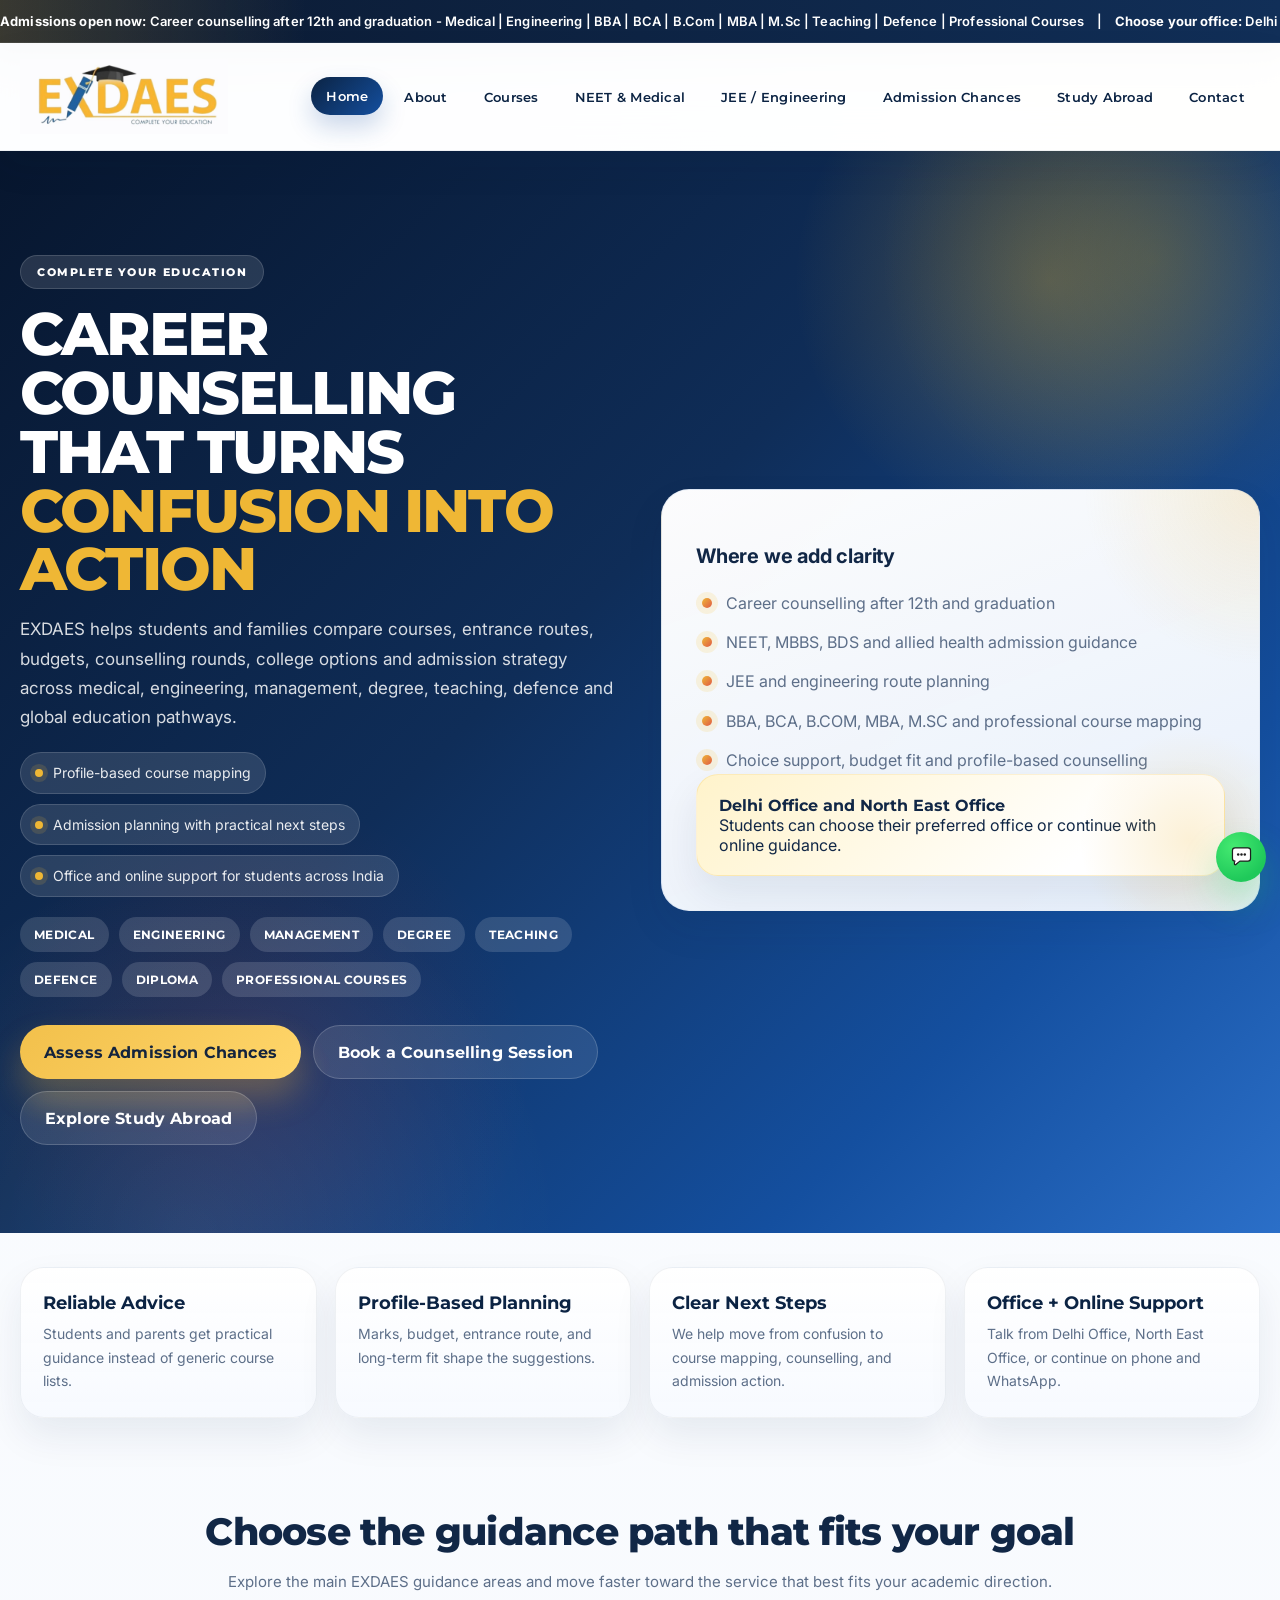
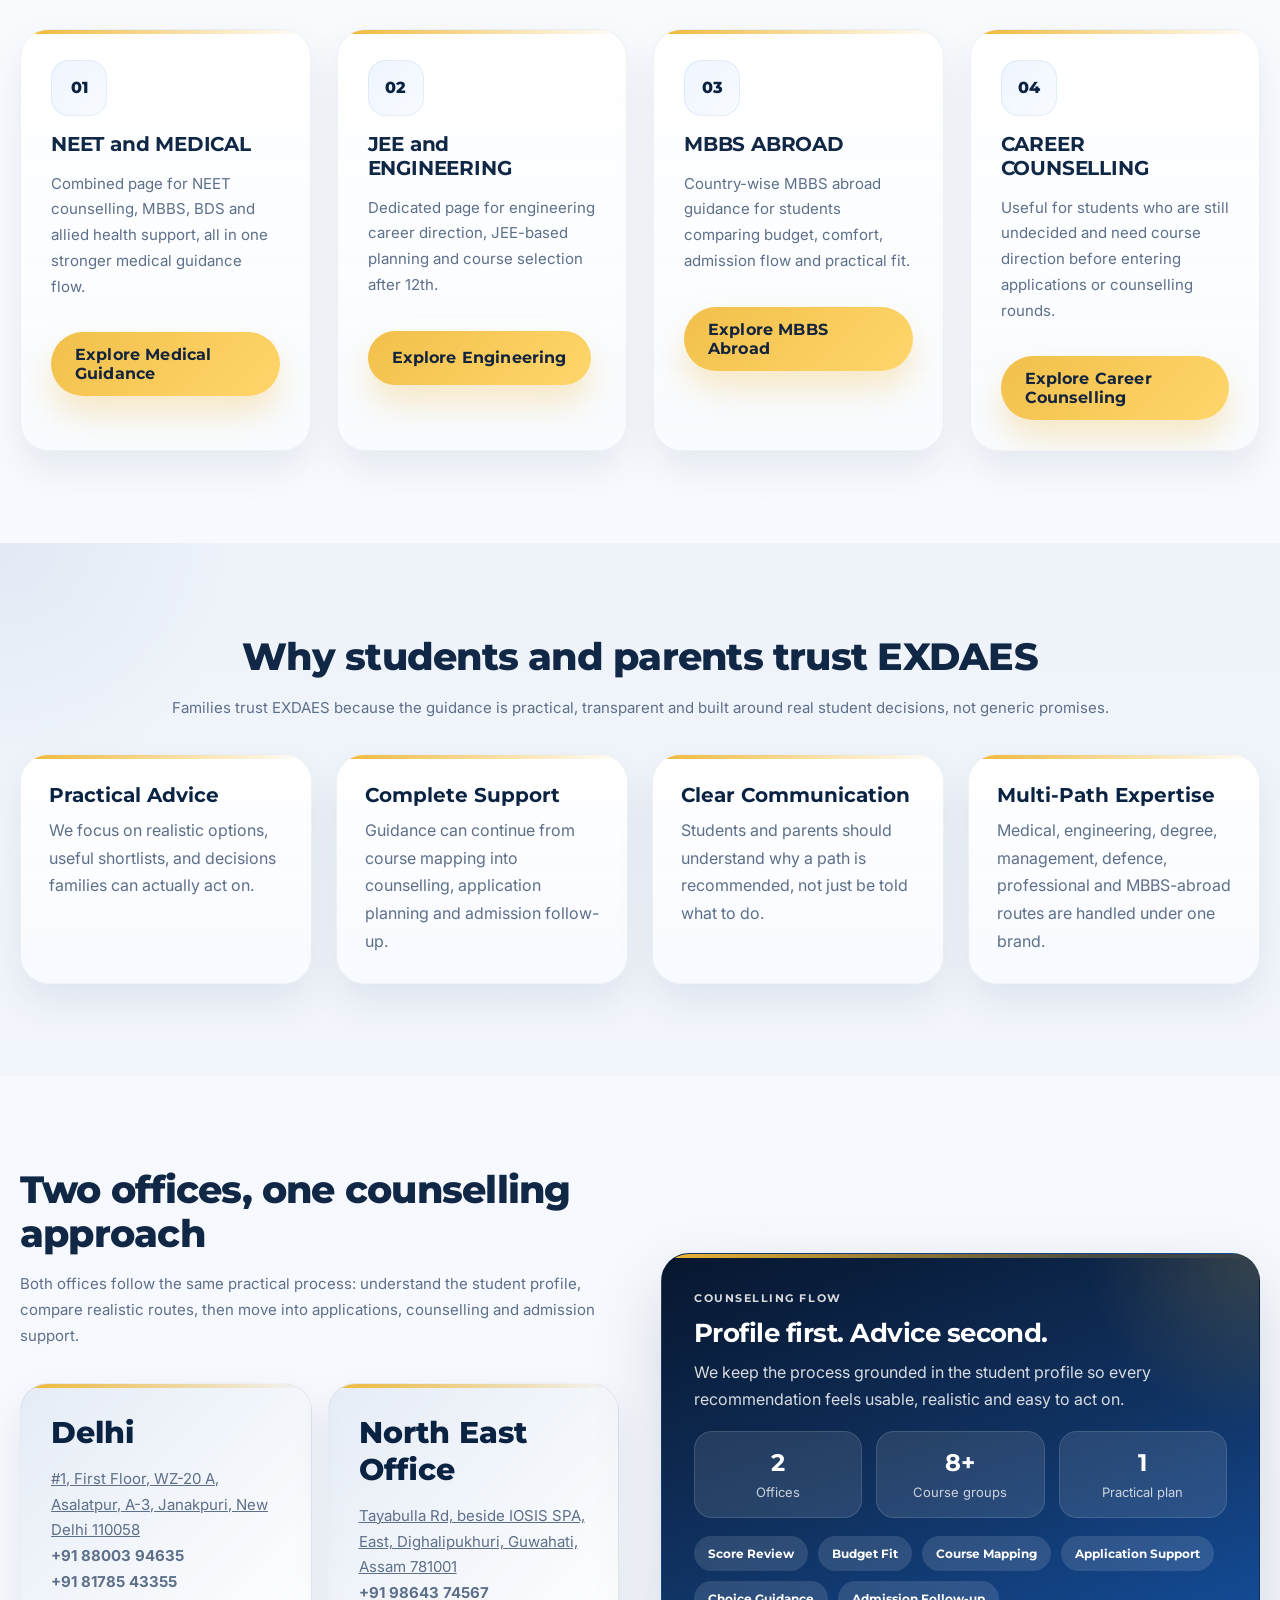
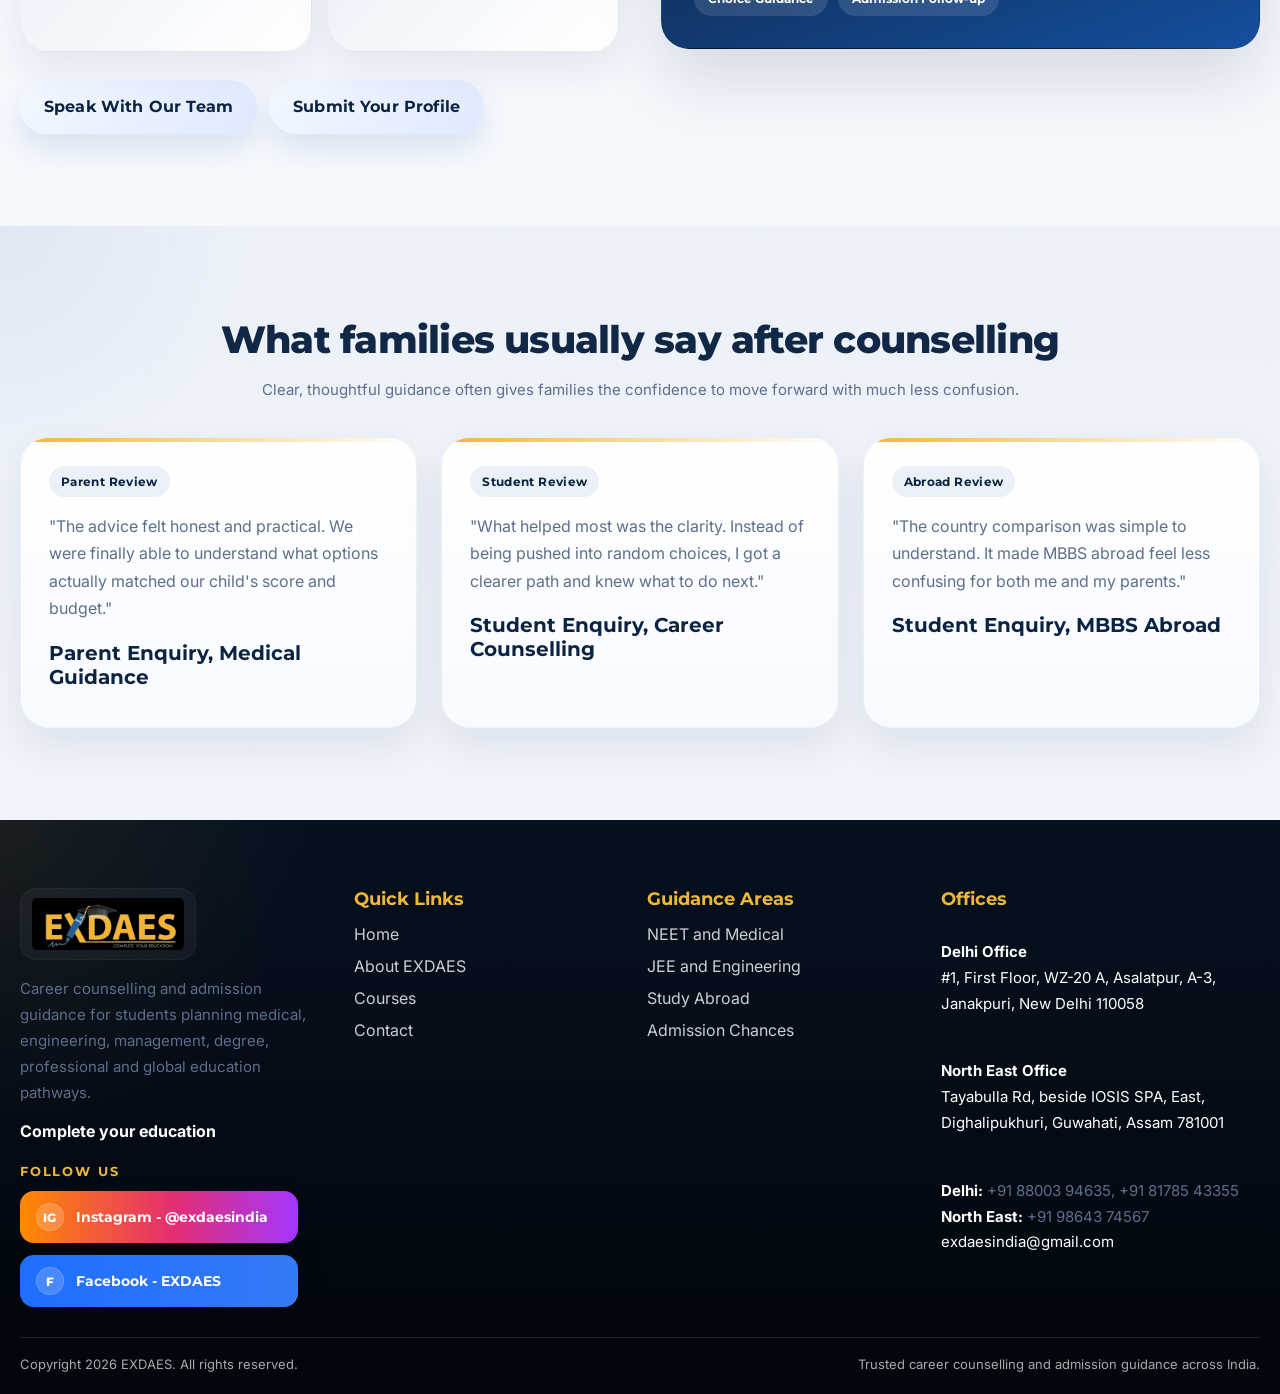
==== commit 13a454f5: "Add files via upload" ====
--- a/index.html
+++ b/index.html
@@ -1,35 +1,43 @@
 ﻿<!doctype html>
 <html lang="en">
-<head>
-  <meta charset="utf-8">
+<head>
+  <script async src="https://www.googletagmanager.com/gtag/js?id=G-2EB9FW8J4J"></script>
+  <script>
+    window.dataLayer = window.dataLayer || [];
+    function gtag(){dataLayer.push(arguments);}
+    gtag('js', new Date());
+
+    gtag('config', 'G-2EB9FW8J4J');
+  </script>
+  <meta charset="utf-8">
   <meta name="viewport" content="width=device-width, initial-scale=1">
-  <title>EXDAES | Career Counselling, Admission Guidance & Course Planning</title>
-  <meta name="description" content="EXDAES offers career counselling, admission planning, NEET and MBBS/BDS support, JEE and engineering guidance, study abroad help and student-focused counselling from Delhi Office and North East Office.">
-  <meta name="theme-color" content="#0b2343">
-  <meta property="og:site_name" content="EXDAES">
-  <meta property="og:type" content="website">
-  <meta property="og:title" content="EXDAES | Career Counselling, Admission Guidance & Course Planning">
-  <meta property="og:description" content="Career counselling, admission planning, medical and engineering guidance, study abroad help, and profile-based support from EXDAES.">
+  <title>EXDAES | Career Counselling, Admission Guidance & Course Planning</title>
+  <meta name="description" content="EXDAES offers career counselling, admission planning, NEET and MBBS/BDS support, JEE and engineering guidance, study abroad help and student-focused counselling from Delhi Office and North East Office.">
+  <meta name="theme-color" content="#0b2343">
+  <meta property="og:site_name" content="EXDAES">
+  <meta property="og:type" content="website">
+  <meta property="og:title" content="EXDAES | Career Counselling, Admission Guidance & Course Planning">
+  <meta property="og:description" content="Career counselling, admission planning, medical and engineering guidance, study abroad help, and profile-based support from EXDAES.">
+  <meta property="og:image" content="assets/images/exdaes-logo-black.jpeg">
   <meta name="twitter:card" content="summary_large_image">
-  <link rel="icon" href="data:,">
-  <link rel="stylesheet" href="assets/css/style.css">
+  <link rel="stylesheet" href="assets/css/style.css">
 </head>
 <body>
-  <div class="admission-strip"><div class="container"><span><strong>Admissions open now:</strong> Career counselling after 12th and graduation - MEDICAL | ENGINEERING | BBA | BCA | B.COM | MBA | M.SC | TEACHING | DEFENCE | PROFESSIONAL COURSES &nbsp;&nbsp; | &nbsp;&nbsp; <strong>Choose your office:</strong> Delhi Office | North East Office | Online Counselling &nbsp;&nbsp; | &nbsp;&nbsp; <strong>Admissions open now:</strong> Career counselling after 12th and graduation - Medical | Engineering | BBA | BCA | B.Com | MBA | M.Sc | Teaching | Defence | Professional Courses &nbsp;&nbsp; | &nbsp;&nbsp; <strong>Choose your office:</strong> Delhi Office | North East Office | Online Counselling</span></div></div>
+  <div class="admission-strip"><div class="container"><span><strong>Admissions open now:</strong> Career counselling after 12th and graduation - Medical | Engineering | BBA | BCA | B.Com | MBA | M.Sc | Teaching | Defence | Professional Courses &nbsp;&nbsp; | &nbsp;&nbsp; <strong>Choose your office:</strong> Delhi Office | North East Office | Online Counselling &nbsp;&nbsp; | &nbsp;&nbsp; <strong>Admissions open now:</strong> Career counselling after 12th and graduation - Medical | Engineering | BBA | BCA | B.Com | MBA | M.Sc | Teaching | Defence | Professional Courses &nbsp;&nbsp; | &nbsp;&nbsp; <strong>Choose your office:</strong> Delhi Office | North East Office | Online Counselling</span></div></div>
   <header class="site-header"><nav class="container nav"><a class="brand" href="index.html"><img src="assets/images/exdaes-logo-white.jpeg" alt="EXDAES logo"></a><button class="nav-toggle" type="button" aria-label="Open menu"><span></span></button><div class="nav-links"><a class="active" href="index.html">Home</a><a href="about/index.html">About</a><a href="courses/index.html">Courses</a><a href="neet-counselling/index.html">NEET & Medical</a><a href="mbbs-bds-admission/index.html">JEE / Engineering</a><a href="college-predictor/index.html">Admission Chances</a><a href="study-abroad/index.html">Study Abroad</a><a href="contact/index.html">Contact</a></div></nav></header>
   <main>
     <section class="hero">
       <div class="container hero-layout">
-        <div>
-          <span class="eyebrow">Complete Your Education</span>
-          <h1>CAREER COUNSELLING THAT TURNS <span class="hero-highlight">CONFUSION INTO CONCLUSION</span></h1>
-          <p>EXDAES helps students and families compare courses, entrance routes, budgets, counselling rounds, college options and admission strategy across medical, engineering, management, degree, teaching, defence and global education pathways.</p>
-          <div class="hero-quick-points"><span>Profile-based course mapping</span><span>Admission planning with practical next steps</span><span>Office and online support for students across India</span></div>
-          <div class="course-pills"><span>MEDICAL</span><span>ENGINEERING</span><span>MANAGEMENT</span><span>DEGREE</span><span>TEACHING</span><span>DEFENCE</span><span>DIPLOMA</span><span>PROFESSIONAL COURSES</span></div>
-          <div class="cta-row"><a class="btn btn-primary" href="college-predictor/index.html">Assess Admission Chances</a><a class="btn btn-light" href="contact/index.html">Book a Counselling Session</a><a class="btn btn-light" href="study-abroad/index.html">Explore Study Abroad</a></div>
-        </div>
+        <div>
+          <span class="eyebrow">Complete Your Education</span>
+          <h1>CAREER COUNSELLING THAT TURNS <span class="hero-highlight">CONFUSION INTO ACTION</span></h1>
+          <p>EXDAES helps students and families compare courses, entrance routes, budgets, counselling rounds, college options and admission strategy across medical, engineering, management, degree, teaching, defence and global education pathways.</p>
+          <div class="hero-quick-points"><span>Profile-based course mapping</span><span>Admission planning with practical next steps</span><span>Office and online support for students across India</span></div>
+          <div class="course-pills"><span>MEDICAL</span><span>ENGINEERING</span><span>MANAGEMENT</span><span>DEGREE</span><span>TEACHING</span><span>DEFENCE</span><span>DIPLOMA</span><span>PROFESSIONAL COURSES</span></div>
+          <div class="cta-row"><a class="btn btn-primary" href="college-predictor/index.html">Assess Admission Chances</a><a class="btn btn-light" href="contact/index.html">Book a Counselling Session</a><a class="btn btn-light" href="study-abroad/index.html">Explore Study Abroad</a></div>
+        </div>
         <div class="hero-card">
-          <h3>Where we add clarity</h3>
+          <h3>Where we add clarity</h3>
           <ul class="hero-points">
             <li>Career counselling after 12th and graduation</li>
             <li>NEET, MBBS, BDS and allied health admission guidance</li>
@@ -37,76 +45,74 @@
             <li>BBA, BCA, B.COM, MBA, M.SC and professional course mapping</li>
             <li>Choice support, budget fit and profile-based counselling</li>
           </ul>
-          <div class="mini-banner"><strong>Delhi Office and North East Office</strong><br>Students can choose their preferred office or continue with online guidance.</div>
-        </div>
-      </div>
-    </section>
-
-    <section class="trust-section">
-      <div class="container">
-        <div class="trust-ribbon">
-          <article class="trust-pill"><strong>Reliable Advice</strong><span>Students and parents get practical guidance instead of generic course lists.</span></article>
-          <article class="trust-pill"><strong>Profile-Based Planning</strong><span>Marks, budget, entrance route, and long-term fit shape the suggestions.</span></article>
-          <article class="trust-pill"><strong>Clear Next Steps</strong><span>We help move from confusion to course mapping, counselling, and admission action.</span></article>
-          <article class="trust-pill"><strong>Office + Online Support</strong><span>Consult in Delhi Office, North East Office, or continue on phone and WhatsApp.</span></article>
-        </div>
-      </div>
-    </section>
-
-    <section class="section">
-      <div class="container">
-        <div class="section-title center"><h2>Choose the guidance path that fits your goal</h2><p>Explore the main EXDAES guidance areas and move faster toward the service that best fits your academic direction.</p></div>
-        <div class="grid-4 service-grid-wide">
-          <article class="service-card"><div class="icon-badge">01</div><h3>NEET and MEDICAL</h3><p>Combined page for NEET counselling, MBBS, BDS and allied health support, all in one stronger medical guidance flow.</p><a class="btn btn-primary" href="neet-counselling/index.html">Explore Medical Guidance</a></article>
-          <article class="service-card"><div class="icon-badge">02</div><h3>JEE and ENGINEERING</h3><p>Dedicated page for engineering career direction, JEE-based planning and course selection after 12th.</p><a class="btn btn-primary" href="mbbs-bds-admission/index.html">Explore Engineering</a></article>
-          <article class="service-card"><div class="icon-badge">03</div><h3>MBBS ABROAD</h3><p>Country-wise MBBS abroad guidance for students comparing budget, comfort, admission flow and practical fit.</p><a class="btn btn-primary" href="study-abroad/index.html">Explore MBBS Abroad</a></article>
-          <article class="service-card"><div class="icon-badge">04</div><h3>CAREER COUNSELLING</h3><p>Useful for students who are still confused and need course direction before entering applications or counselling rounds.</p><a class="btn btn-primary" href="courses/index.html">Explore Career Counselling</a></article>
-        </div>
-      </div>
-    </section>
-
-    <section class="section alt">
-      <div class="container">
-        <div class="section-title center"><h2>Why Students and Parents trust EXDAES</h2><p>Families trust EXDAES because the guidance is practical, transparent and built around real student decisions, not generic promises.</p></div>
-        <div class="proof-band">
-          <article class="proof-card"><strong>Practical Advice</strong><span>We focus on realistic options, useful shortlists, and decisions families can actually act on.</span></article>
-          <article class="proof-card"><strong>Complete Support</strong><span>Guidance can continue from course mapping into counselling, application planning and admission follow-up.</span></article>
-          <article class="proof-card"><strong>Clear Communication</strong><span>Students and parents should understand why a path is recommended, not just be told what to do.</span></article>
-          <article class="proof-card"><strong>Multi-Path Expertise</strong><span>Medical, Engineering, Degree, Management, Defence, Professional and MBBS-abroad routes are handled under one brand.</span></article>
-        </div>
-      </div>
-    </section>
-
-    <section class="section">
-      <div class="container split-panel">
-        <div>
-          <div class="section-title"><h2>Two offices, one counselling approach</h2><p>Both offices follow the same practical process: understand the student profile, compare realistic routes, then move into applications, counselling and admission support.</p></div>
+          <div class="mini-banner"><strong>Delhi Office and North East Office</strong><br>Students can choose their preferred office or continue with online guidance.</div>
+        </div>
+      </div>
+    </section>
+
+    <section class="trust-section">
+      <div class="container">
+        <div class="trust-ribbon">
+          <article class="trust-pill"><strong>Reliable Advice</strong><span>Students and parents get practical guidance instead of generic course lists.</span></article>
+          <article class="trust-pill"><strong>Profile-Based Planning</strong><span>Marks, budget, entrance route, and long-term fit shape the suggestions.</span></article>
+          <article class="trust-pill"><strong>Clear Next Steps</strong><span>We help move from confusion to course mapping, counselling, and admission action.</span></article>
+          <article class="trust-pill"><strong>Office + Online Support</strong><span>Talk from Delhi Office, North East Office, or continue on phone and WhatsApp.</span></article>
+        </div>
+      </div>
+    </section>
+
+    <section class="section">
+      <div class="container">
+        <div class="section-title center"><h2>Choose the guidance path that fits your goal</h2><p>Explore the main EXDAES guidance areas and move faster toward the service that best fits your academic direction.</p></div>
+        <div class="grid-4 service-grid-wide">
+          <article class="service-card"><div class="icon-badge">01</div><h3>NEET and MEDICAL</h3><p>Combined page for NEET counselling, MBBS, BDS and allied health support, all in one stronger medical guidance flow.</p><a class="btn btn-primary" href="neet-counselling/index.html">Explore Medical Guidance</a></article>
+          <article class="service-card"><div class="icon-badge">02</div><h3>JEE and ENGINEERING</h3><p>Dedicated page for engineering career direction, JEE-based planning and course selection after 12th.</p><a class="btn btn-primary" href="mbbs-bds-admission/index.html">Explore Engineering</a></article>
+          <article class="service-card"><div class="icon-badge">03</div><h3>MBBS ABROAD</h3><p>Country-wise MBBS abroad guidance for students comparing budget, comfort, admission flow and practical fit.</p><a class="btn btn-primary" href="study-abroad/index.html">Explore MBBS Abroad</a></article>
+          <article class="service-card"><div class="icon-badge">04</div><h3>CAREER COUNSELLING</h3><p>Useful for students who are still undecided and need course direction before entering applications or counselling rounds.</p><a class="btn btn-primary" href="courses/index.html">Explore Career Counselling</a></article>
+        </div>
+      </div>
+    </section>
+
+    <section class="section alt">
+      <div class="container">
+        <div class="section-title center"><h2>Why students and parents trust EXDAES</h2><p>Families trust EXDAES because the guidance is practical, transparent and built around real student decisions, not generic promises.</p></div>
+        <div class="proof-band">
+          <article class="proof-card"><strong>Practical Advice</strong><span>We focus on realistic options, useful shortlists, and decisions families can actually act on.</span></article>
+          <article class="proof-card"><strong>Complete Support</strong><span>Guidance can continue from course mapping into counselling, application planning and admission follow-up.</span></article>
+          <article class="proof-card"><strong>Clear Communication</strong><span>Students and parents should understand why a path is recommended, not just be told what to do.</span></article>
+          <article class="proof-card"><strong>Multi-Path Expertise</strong><span>Medical, engineering, degree, management, defence, professional and MBBS-abroad routes are handled under one brand.</span></article>
+        </div>
+      </div>
+    </section>
+
+    <section class="section">
+      <div class="container split-panel">
+        <div>
+          <div class="section-title"><h2>Two offices, one counselling approach</h2><p>Both offices follow the same practical process: understand the student profile, compare realistic routes, then move into applications, counselling and admission support.</p></div>
           <div class="stats-grid">
             <article class="stat-card"><span class="number">Delhi</span><p><a href="https://www.google.com/maps/place/EXDAES/@28.6214519,77.0755666,17z/data=!3m1!4b1!4m6!3m5!1s0x390d05ebf34322a7:0x1da1186b16d2d186!8m2!3d28.6214472!4d77.0781415!16s%2Fg%2F11z5b2ckcf?entry=ttu&g_ep=EgoyMDI2MDQyOC4wIKXMDSoASAFQAw%3D%3D" target="_blank" rel="noopener">#1, First Floor, WZ-20 A, Asalatpur, A-3, Janakpuri, New Delhi 110058</a><br><strong>+91 88003 94635</strong><br><strong>+91 81785 43355</strong></p></article>
-            <article class="stat-card"><span class="number">North East Office</span><p><a href="https://www.google.com/maps/place/EXDAES/@26.1866912,91.7498174,17z/data=!3m1!4b1!4m6!3m5!1s0x375a5bf597578f25:0xd3f91803e41c8bf5!8m2!3d26.1866864!4d91.7523923!16s%2Fg%2F11nhb2zx7y?entry=ttu&g_ep=EgoyMDI2MDQyOC4wIKXMDSoASAFQAw%3D%3D" target="_blank" rel="noopener">Tayabulla Rd, beside IOSIS SPA, East, Dighalipukhuri, Guwahati, Assam 781001</a><br><strong>+91 98643 74567</strong></p></article>
+            <article class="stat-card"><span class="number">North East Office</span><p><a href="https://www.google.com/maps/place/EXDAES/@26.1866912,91.7498174,17z/data=!3m1!4b1!4m6!3m5!1s0x375a5bf597578f25:0xd3f91803e41c8bf5!8m2!3d26.1866864!4d91.7523923!16s%2Fg%2F11nhb2zx7y?entry=ttu&g_ep=EgoyMDI2MDQyOC4wIKXMDSoASAFQAw%3D%3D" target="_blank" rel="noopener">Tayabulla Rd, beside IOSIS SPA, East, Dighalipukhuri, Guwahati, Assam 781001</a><br><strong>+91 98643 74567</strong></p></article>
           </div>
-          <div class="cta-row"><a class="btn btn-secondary" href="contact/index.html">Speak With Our Team</a><a class="btn btn-secondary" href="college-predictor/index.html">Submit Your Profile</a></div>
-        </div>
-        <div class="visual-panel dark"><span class="micro-label">Counselling Flow</span><h3>Profile first. Advice second.</h3><p>We keep the process grounded in the student profile so every recommendation feels usable, realistic and easy to act on.</p><div class="metric-row"><div class="metric-chip"><strong>2</strong><span>Offices</span></div><div class="metric-chip"><strong>8+</strong><span>Course groups</span></div><div class="metric-chip"><strong>1</strong><span>Practical plan</span></div></div><div class="tag-cloud" style="margin-top:18px;"><span>Score Review</span><span>Budget Fit</span><span>Course Mapping</span><span>Application Support</span><span>Choice Guidance</span><span>Admission Follow-up</span></div></div>
-      </div>
-    </section>
-
-    <section class="section alt">
-      <div class="container">
-        <div class="section-title center"><h2>What families usually say after counselling</h2><p>Clear, thoughtful guidance often gives families the confidence to move forward with much less confusion.</p></div>
-        <div class="review-grid">
-          <article class="review-card"><span class="review-badge">Parent Review</span><p>"The advice felt honest and practical. We were finally able to understand what options actually matched our child's score and budget."</p><strong>Parent Enquiry, Medical Guidance</strong></article>
-          <article class="review-card"><span class="review-badge">Student Review</span><p>"What helped most was the clarity. Instead of being pushed into random choices, I got a clearer path and knew what to do next."</p><strong>Student Enquiry, Career Counselling</strong></article>
-          <article class="review-card"><span class="review-badge">Abroad Review</span><p>"The country comparison was simple to understand. It made MBBS abroad feel less confusing for both me and my parents."</p><strong>Student Enquiry, MBBS Abroad</strong></article>
-        </div>
-      </div>
-    </section>
-  </main>
-  <footer class="site-footer"><div class="container footer-grid"><div><img class="footer-logo" src="assets/images/exdaes-logo-black.jpeg" alt="EXDAES logo"><p class="footer-kicker">Career counselling and admission guidance for students planning medical, engineering, management, degree, professional and global education pathways.</p><p class="footer-label">Complete your education</p></div><div><h3>Quick Links</h3><div class="footer-links"><a href="index.html">Home</a><a href="about/index.html">About EXDAES</a><a href="courses/index.html">Courses</a><a href="contact/index.html">Contact</a></div></div><div><h3>Guidance Areas</h3><div class="footer-links"><a href="neet-counselling/index.html">NEET and Medical</a><a href="mbbs-bds-admission/index.html">JEE and Engineering</a><a href="study-abroad/index.html">Study Abroad</a><a href="college-predictor/index.html">Admission Chances</a></div></div><div><h3>Offices</h3><div class="center-list"><p><strong>Delhi Office</strong><br><a href="https://www.google.com/maps/place/EXDAES/@28.6214519,77.0755666,17z/data=!3m1!4b1!4m6!3m5!1s0x390d05ebf34322a7:0x1da1186b16d2d186!8m2!3d28.6214472!4d77.0781415!16s%2Fg%2F11z5b2ckcf?entry=ttu&g_ep=EgoyMDI2MDQyOC4wIKXMDSoASAFQAw%3D%3D" target="_blank" rel="noopener">#1, First Floor, WZ-20 A, Asalatpur, A-3, Janakpuri, New Delhi 110058</a></p><p><strong>North East Office</strong><br><a href="https://www.google.com/maps/place/EXDAES/@26.1866912,91.7498174,17z/data=!3m1!4b1!4m6!3m5!1s0x375a5bf597578f25:0xd3f91803e41c8bf5!8m2!3d26.1866864!4d91.7523923!16s%2Fg%2F11nhb2zx7y?entry=ttu&g_ep=EgoyMDI2MDQyOC4wIKXMDSoASAFQAw%3D%3D" target="_blank" rel="noopener">Tayabulla Rd, beside IOSIS SPA, East, Dighalipukhuri, Guwahati, Assam 781001</a></p><p><strong>Delhi:</strong> +91 88003 94635, +91 81785 43355<br><strong>North East:</strong> +91 98643 74567<br><a href="mailto:exdaesindia@gmail.com">exdaesindia@gmail.com</a></p></div></div></div><div class="container copyright"><span>Copyright 2026 EXDAES. All rights reserved.</span><span>Trusted career counselling and admission guidance across India.</span></div></footer>
+          <div class="cta-row"><a class="btn btn-secondary" href="contact/index.html">Speak With Our Team</a><a class="btn btn-secondary" href="college-predictor/index.html">Submit Your Profile</a></div>
+        </div>
+        <div class="visual-panel dark"><span class="micro-label">Counselling Flow</span><h3>Profile first. Advice second.</h3><p>We keep the process grounded in the student profile so every recommendation feels usable, realistic and easy to act on.</p><div class="metric-row"><div class="metric-chip"><strong>2</strong><span>Offices</span></div><div class="metric-chip"><strong>8+</strong><span>Course groups</span></div><div class="metric-chip"><strong>1</strong><span>Practical plan</span></div></div><div class="tag-cloud" style="margin-top:18px;"><span>Score Review</span><span>Budget Fit</span><span>Course Mapping</span><span>Application Support</span><span>Choice Guidance</span><span>Admission Follow-up</span></div></div>
+      </div>
+    </section>
+
+    <section class="section alt">
+      <div class="container">
+        <div class="section-title center"><h2>What families usually say after counselling</h2><p>Clear, thoughtful guidance often gives families the confidence to move forward with much less confusion.</p></div>
+        <div class="review-grid">
+          <article class="review-card"><span class="review-badge">Parent Review</span><p>"The advice felt honest and practical. We were finally able to understand what options actually matched our child's score and budget."</p><strong>Parent Enquiry, Medical Guidance</strong></article>
+          <article class="review-card"><span class="review-badge">Student Review</span><p>"What helped most was the clarity. Instead of being pushed into random choices, I got a clearer path and knew what to do next."</p><strong>Student Enquiry, Career Counselling</strong></article>
+          <article class="review-card"><span class="review-badge">Abroad Review</span><p>"The country comparison was simple to understand. It made MBBS abroad feel less confusing for both me and my parents."</p><strong>Student Enquiry, MBBS Abroad</strong></article>
+        </div>
+      </div>
+    </section>
+  </main>
+  <footer class="site-footer"><div class="container footer-grid"><div><img class="footer-logo" src="assets/images/exdaes-logo-black.jpeg" alt="EXDAES logo"><p class="footer-kicker">Career counselling and admission guidance for students planning medical, engineering, management, degree, professional and global education pathways.</p><p class="footer-label">Complete your education</p><div class="footer-social"><p class="footer-social-title">Follow Us</p><a class="social-pill social-pill-instagram" href="https://www.instagram.com/exdaesindia/" target="_blank" rel="noopener"><span class="social-icon">IG</span><span>Instagram - @exdaesindia</span></a><a class="social-pill social-pill-facebook" href="https://www.facebook.com/GuwahatiEducation" target="_blank" rel="noopener"><span class="social-icon">f</span><span>Facebook - EXDAES</span></a></div></div><div><h3>Quick Links</h3><div class="footer-links"><a href="index.html">Home</a><a href="about/index.html">About EXDAES</a><a href="courses/index.html">Courses</a><a href="contact/index.html">Contact</a></div></div><div><h3>Guidance Areas</h3><div class="footer-links"><a href="neet-counselling/index.html">NEET and Medical</a><a href="mbbs-bds-admission/index.html">JEE and Engineering</a><a href="study-abroad/index.html">Study Abroad</a><a href="college-predictor/index.html">Admission Chances</a></div></div><div><h3>Offices</h3><div class="center-list"><p><strong>Delhi Office</strong><br><a href="https://www.google.com/maps/place/EXDAES/@28.6214519,77.0755666,17z/data=!3m1!4b1!4m6!3m5!1s0x390d05ebf34322a7:0x1da1186b16d2d186!8m2!3d28.6214472!4d77.0781415!16s%2Fg%2F11z5b2ckcf?entry=ttu&g_ep=EgoyMDI2MDQyOC4wIKXMDSoASAFQAw%3D%3D" target="_blank" rel="noopener">#1, First Floor, WZ-20 A, Asalatpur, A-3, Janakpuri, New Delhi 110058</a></p><p><strong>North East Office</strong><br><a href="https://www.google.com/maps/place/EXDAES/@26.1866912,91.7498174,17z/data=!3m1!4b1!4m6!3m5!1s0x375a5bf597578f25:0xd3f91803e41c8bf5!8m2!3d26.1866864!4d91.7523923!16s%2Fg%2F11nhb2zx7y?entry=ttu&g_ep=EgoyMDI2MDQyOC4wIKXMDSoASAFQAw%3D%3D" target="_blank" rel="noopener">Tayabulla Rd, beside IOSIS SPA, East, Dighalipukhuri, Guwahati, Assam 781001</a></p><p><strong>Delhi:</strong> +91 88003 94635, +91 81785 43355<br><strong>North East:</strong> +91 98643 74567<br><a href="mailto:exdaesindia@gmail.com">exdaesindia@gmail.com</a></p></div></div></div><div class="container copyright"><span>Copyright 2026 EXDAES. All rights reserved.</span><span>Trusted career counselling and admission guidance across India.</span></div></footer>
   <a class="whatsapp-float" href="https://wa.me/918800394635?text=Hi%2C%20I%20want%20career%20counselling%20from%20EXDAES." target="_blank" rel="noopener" aria-label="Chat on WhatsApp"></a><script src="assets/js/main.js"></script>
 </body>
 </html>
 
 
-
-
--- a/assets/css/style.css
+++ b/assets/css/style.css
@@ -1339,10 +1339,28 @@
 }
 
 .flag-georgia {
-  background:
-    linear-gradient(90deg, transparent 0 43%, #d6232a 43% 57%, transparent 57% 100%),
-    linear-gradient(180deg, transparent 0 43%, #d6232a 43% 57%, transparent 57% 100%),
+  position: relative;
+  background:
+    linear-gradient(90deg, transparent 0 42%, #e3122d 42% 58%, transparent 58% 100%),
+    linear-gradient(180deg, transparent 0 42%, #e3122d 42% 58%, transparent 58% 100%),
     #fff;
+}
+
+.flag-georgia::before {
+  content: "";
+  position: absolute;
+  width: 9px;
+  height: 9px;
+  background:
+    linear-gradient(90deg, transparent 0 38%, #e3122d 38% 62%, transparent 62% 100%),
+    linear-gradient(180deg, transparent 0 38%, #e3122d 38% 62%, transparent 62% 100%),
+    #fff;
+  left: 8px;
+  top: 5px;
+  box-shadow:
+    17px 0 0 0 #fff,
+    0 14px 0 0 #fff,
+    17px 14px 0 0 #fff;
 }
 
 .flag-russia {
@@ -1356,20 +1374,102 @@
 }
 
 .flag-nepal {
-  background:
-    linear-gradient(135deg, #dc202c 0 72%, transparent 72% 100%),
+  position: relative;
+  background:
+    polygon(0 0, 72% 0, 46% 50%, 72% 100%, 0 100%),
     #003893;
+  clip-path: polygon(0 0, 72% 0, 46% 50%, 72% 100%, 0 100%);
+}
+
+.flag-nepal::before {
+  content: "";
+  position: absolute;
+  inset: 2px;
+  background: #dc143c;
+  clip-path: polygon(0 0, 68% 0, 42% 50%, 68% 100%, 0 100%);
+}
+
+.flag-nepal::after {
+  content: "";
+  position: absolute;
+  inset: 0;
+  background:
+    radial-gradient(circle at 28% 31%, #fff 0 10%, transparent 11% 100%),
+    radial-gradient(circle at 28% 73%, #fff 0 12%, transparent 13% 100%);
 }
 
 .flag-uzbekistan {
-  background:
-    linear-gradient(180deg, #00a8e8 0 30%, #d61f33 30% 34%, #ffffff 34% 66%, #d61f33 66% 70%, #1c9b53 70% 100%);
+  position: relative;
+  background:
+    linear-gradient(180deg, #3f82e0 0 33%, #d61f33 33% 36%, #ffffff 36% 64%, #d61f33 64% 67%, #2f8f3a 67% 100%);
+}
+
+.flag-uzbekistan::before {
+  content: "";
+  position: absolute;
+  left: 6px;
+  top: 4px;
+  width: 11px;
+  height: 11px;
+  border-radius: 50%;
+  box-shadow: inset 5px 0 0 0 #fff;
+}
+
+.flag-uzbekistan::after {
+  content: "";
+  position: absolute;
+  left: 21px;
+  top: 4px;
+  width: 3px;
+  height: 3px;
+  border-radius: 50%;
+  background: #fff;
+  box-shadow:
+    7px 0 0 #fff,
+    14px 0 0 #fff,
+    3.5px 6px 0 #fff,
+    10.5px 6px 0 #fff,
+    17.5px 6px 0 #fff,
+    0 12px 0 #fff,
+    7px 12px 0 #fff,
+    14px 12px 0 #fff,
+    21px 12px 0 #fff;
 }
 
 .flag-kyrgyzstan {
-  background:
-    radial-gradient(circle at 50% 50%, #ffd100 0 24%, transparent 25% 100%),
-    #e01e27;
+  position: relative;
+  background: #e01e27;
+}
+
+.flag-kyrgyzstan::before {
+  content: "";
+  position: absolute;
+  left: 50%;
+  top: 50%;
+  width: 16px;
+  height: 16px;
+  transform: translate(-50%, -50%);
+  border-radius: 50%;
+  background:
+    radial-gradient(circle at center, #ffd100 0 38%, transparent 39% 100%),
+    repeating-conic-gradient(from 0deg, #ffd100 0deg 10deg, transparent 10deg 20deg);
+}
+
+.flag-kyrgyzstan::after {
+  content: "";
+  position: absolute;
+  left: 50%;
+  top: 50%;
+  width: 9px;
+  height: 9px;
+  transform: translate(-50%, -50%);
+  border-radius: 50%;
+  background:
+    linear-gradient(0deg, transparent 44%, #e01e27 44% 56%, transparent 56%),
+    linear-gradient(90deg, transparent 44%, #e01e27 44% 56%, transparent 56%),
+    linear-gradient(45deg, transparent 46%, #e01e27 46% 54%, transparent 54%),
+    linear-gradient(-45deg, transparent 46%, #e01e27 46% 54%, transparent 54%),
+    #ffd100;
 }
 
 .flag-vietnam {
@@ -1560,10 +1660,73 @@
   color: #efb735;
 }
 
-.footer-label {
-  color: #fff;
-  font-weight: 700;
-}
+.footer-label {
+  color: #fff;
+  font-weight: 700;
+}
+
+.footer-social {
+  display: grid;
+  gap: 12px;
+  margin-top: 22px;
+}
+
+.footer-social-title {
+  margin: 0;
+  color: #efb735;
+  font-family: "Montserrat", sans-serif;
+  font-size: 13px;
+  font-weight: 700;
+  letter-spacing: 0.14em;
+  text-transform: uppercase;
+}
+
+.social-pill {
+  display: inline-flex;
+  align-items: center;
+  gap: 12px;
+  width: 100%;
+  max-width: 278px;
+  padding: 12px 16px;
+  border-radius: 14px;
+  color: #fff;
+  font-family: "Montserrat", sans-serif;
+  font-size: 14px;
+  font-weight: 700;
+  text-decoration: none;
+  box-shadow: 0 16px 30px rgba(0, 0, 0, 0.2);
+  transition: transform 0.18s ease, box-shadow 0.18s ease, filter 0.18s ease;
+}
+
+.social-pill:hover {
+  transform: translateY(-2px);
+  filter: brightness(1.03);
+  box-shadow: 0 20px 34px rgba(0, 0, 0, 0.24);
+}
+
+.social-pill-instagram {
+  background: linear-gradient(90deg, #ff8a00, #e52e71 55%, #a336ff);
+}
+
+.social-pill-facebook {
+  background: linear-gradient(90deg, #1f6fff, #3579f6);
+}
+
+.social-icon {
+  display: inline-flex;
+  align-items: center;
+  justify-content: center;
+  min-width: 28px;
+  width: 28px;
+  height: 28px;
+  border-radius: 999px;
+  background: rgba(255, 255, 255, 0.18);
+  box-shadow: inset 0 0 0 1px rgba(255, 255, 255, 0.14);
+  font-size: 12px;
+  font-weight: 800;
+  letter-spacing: 0.01em;
+  text-transform: uppercase;
+}
 
 .footer-links a,
 .center-list a {
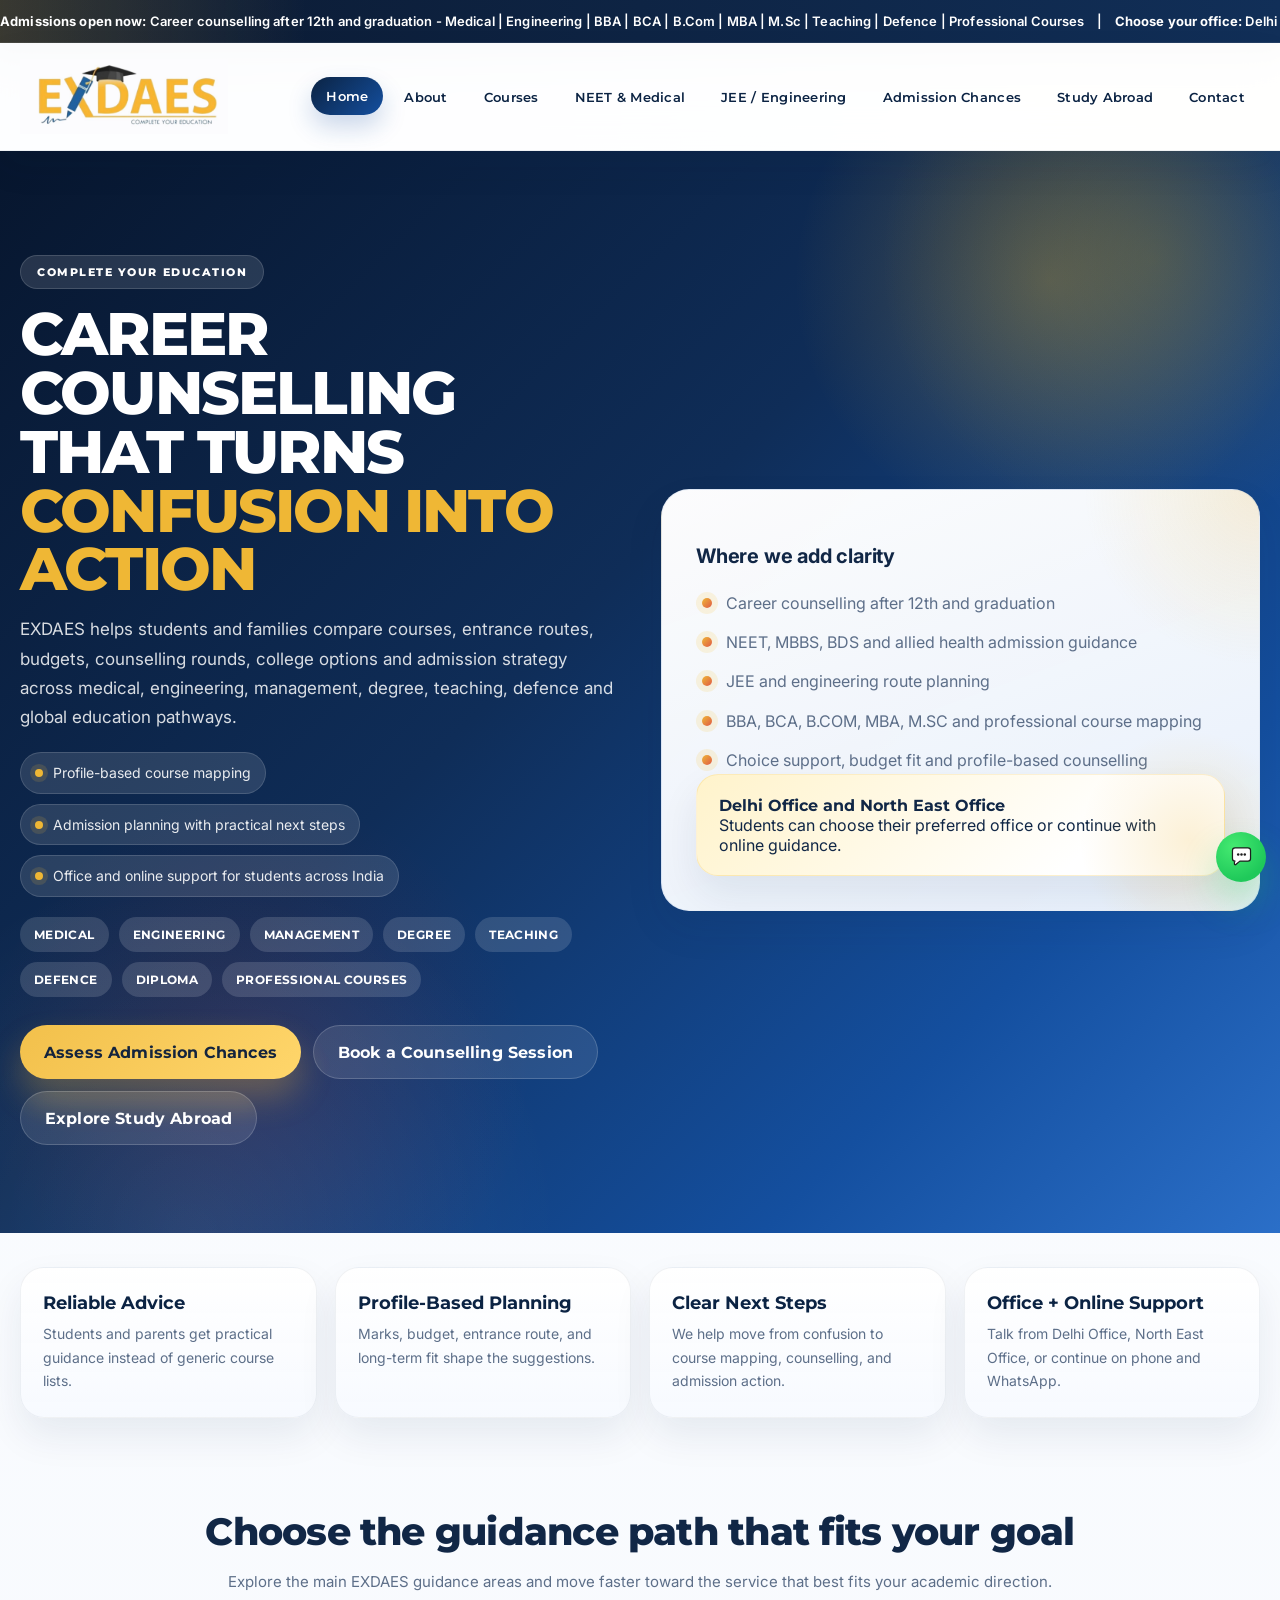
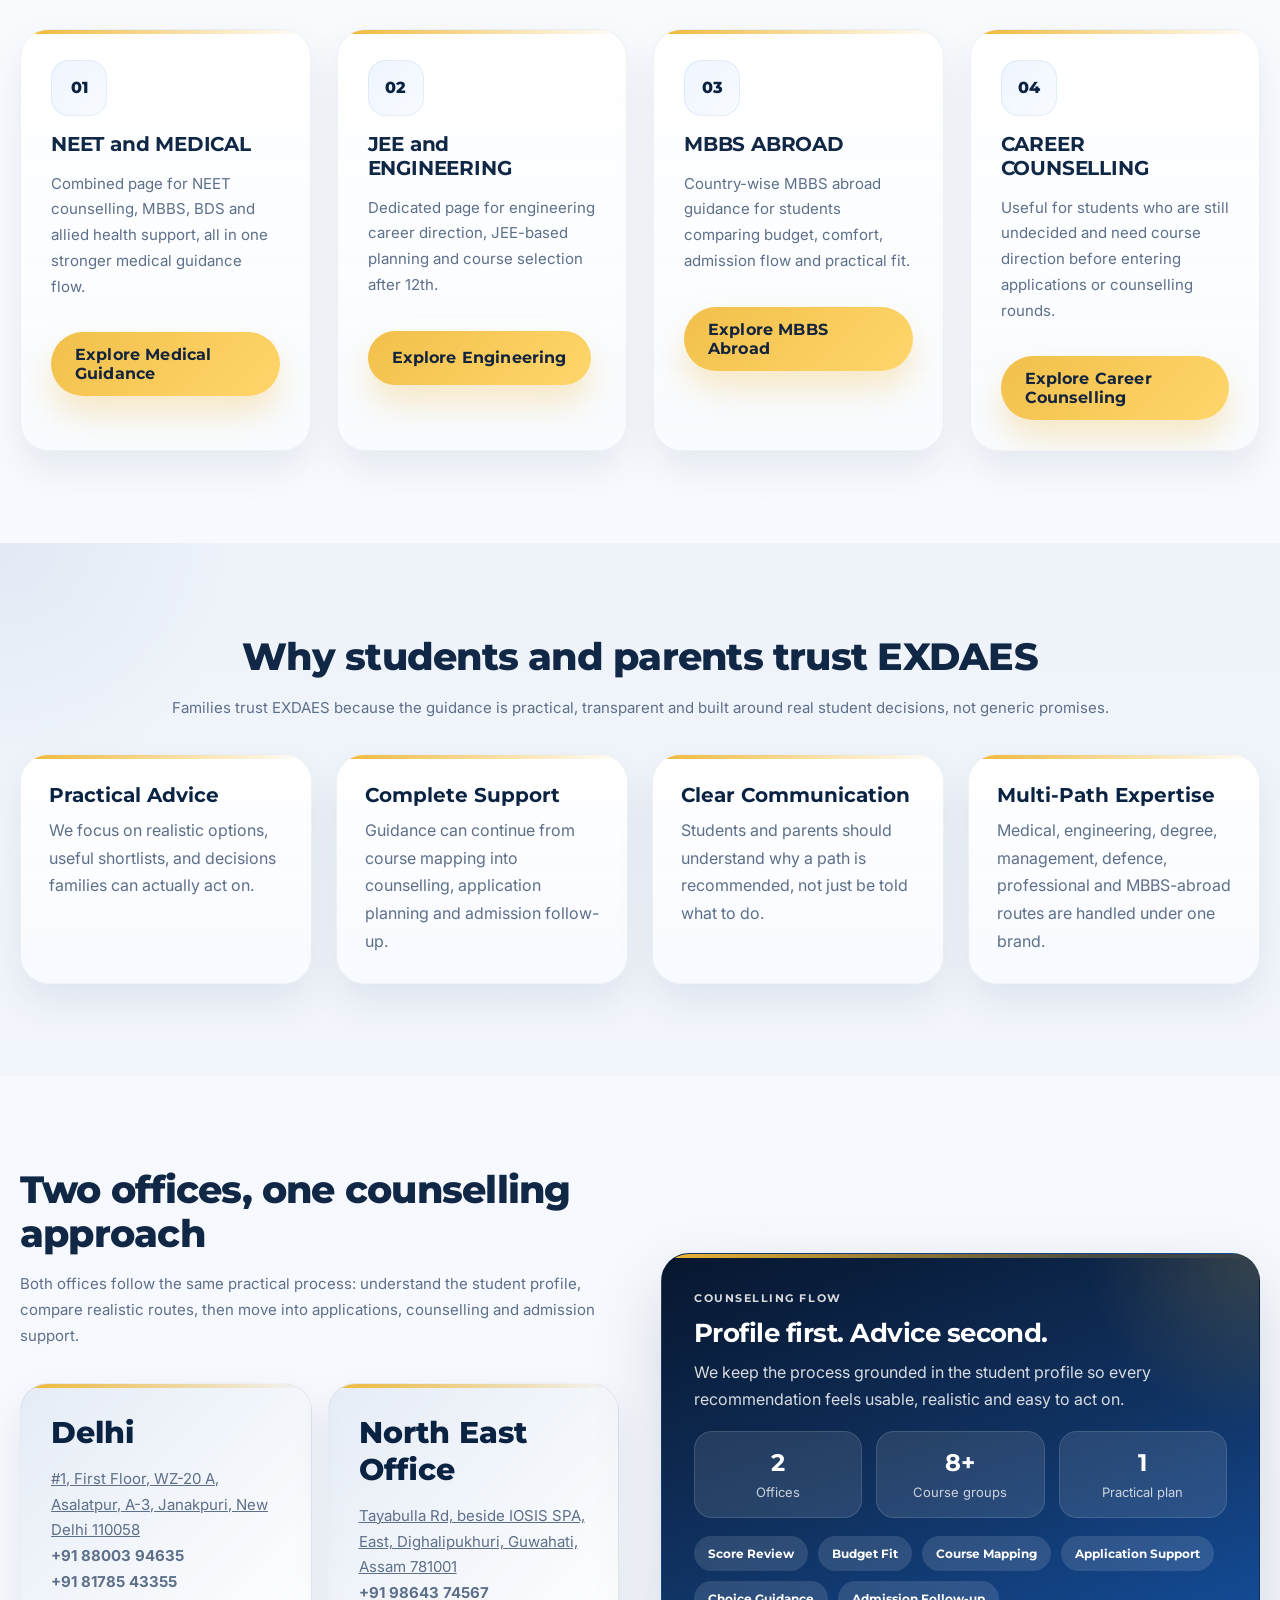
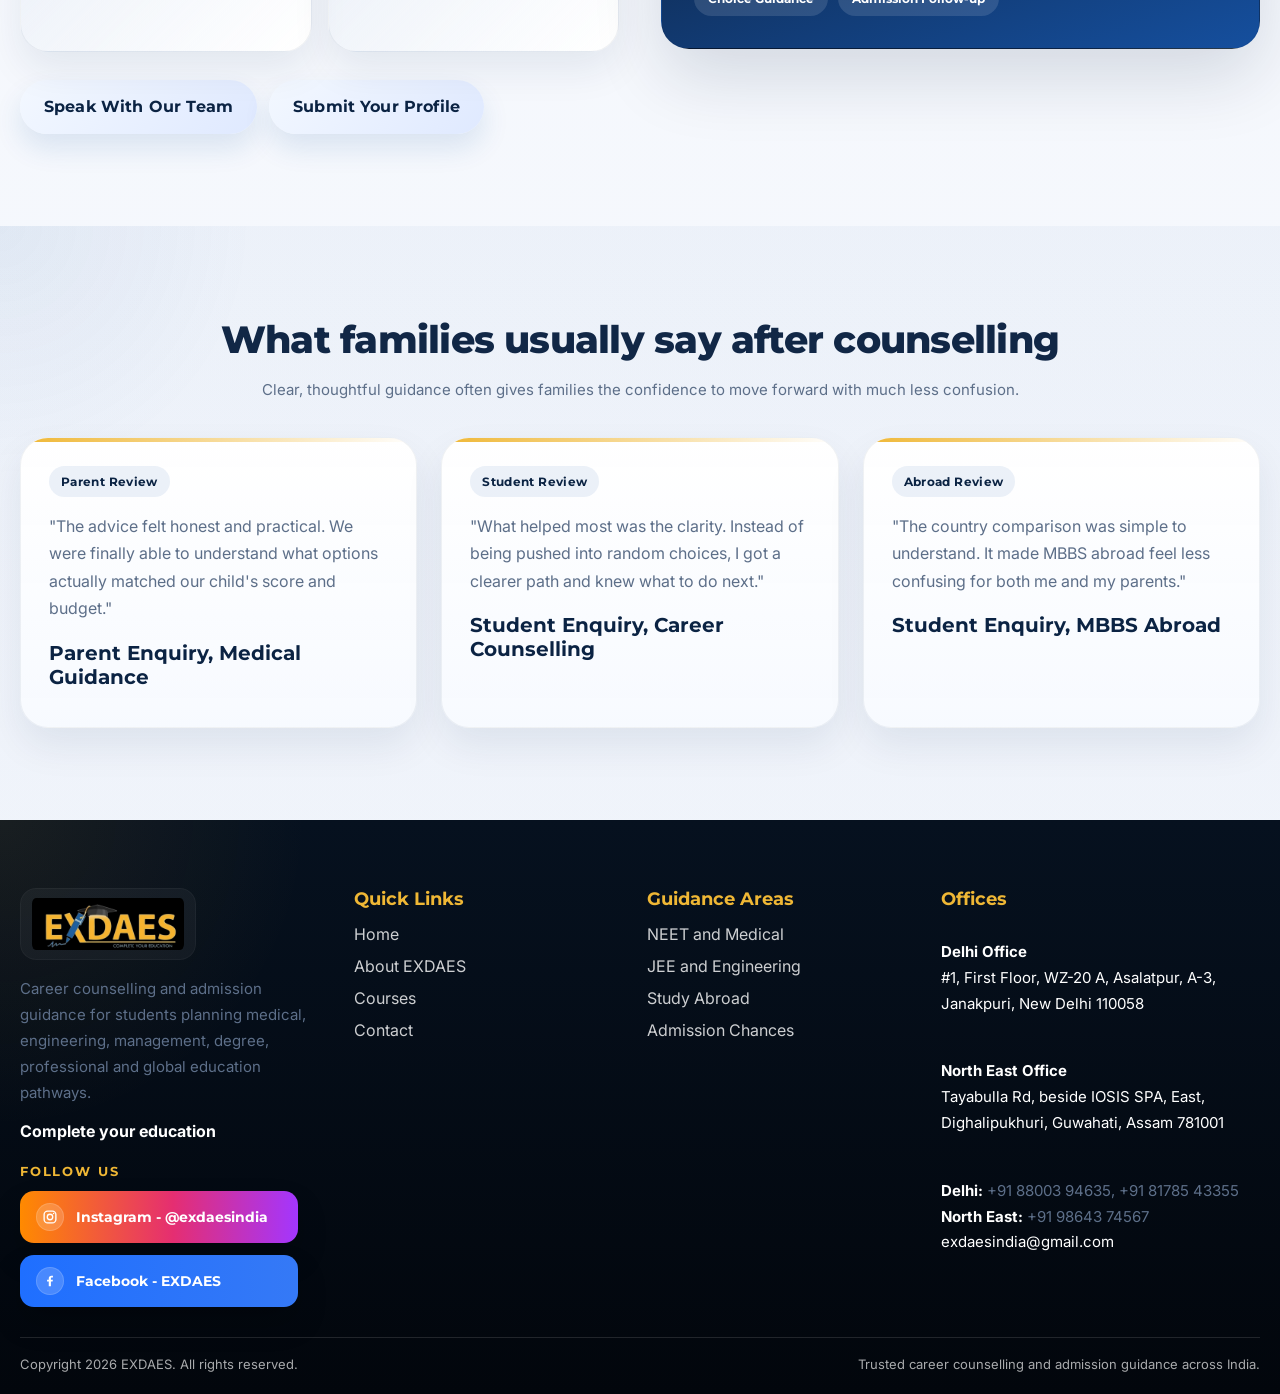
==== commit 44a0327b: "Add files via upload" ====
--- a/index.html
+++ b/index.html
@@ -110,7 +110,7 @@
       </div>
     </section>
   </main>
-  <footer class="site-footer"><div class="container footer-grid"><div><img class="footer-logo" src="assets/images/exdaes-logo-black.jpeg" alt="EXDAES logo"><p class="footer-kicker">Career counselling and admission guidance for students planning medical, engineering, management, degree, professional and global education pathways.</p><p class="footer-label">Complete your education</p><div class="footer-social"><p class="footer-social-title">Follow Us</p><a class="social-pill social-pill-instagram" href="https://www.instagram.com/exdaesindia/" target="_blank" rel="noopener"><span class="social-icon">IG</span><span>Instagram - @exdaesindia</span></a><a class="social-pill social-pill-facebook" href="https://www.facebook.com/GuwahatiEducation" target="_blank" rel="noopener"><span class="social-icon">f</span><span>Facebook - EXDAES</span></a></div></div><div><h3>Quick Links</h3><div class="footer-links"><a href="index.html">Home</a><a href="about/index.html">About EXDAES</a><a href="courses/index.html">Courses</a><a href="contact/index.html">Contact</a></div></div><div><h3>Guidance Areas</h3><div class="footer-links"><a href="neet-counselling/index.html">NEET and Medical</a><a href="mbbs-bds-admission/index.html">JEE and Engineering</a><a href="study-abroad/index.html">Study Abroad</a><a href="college-predictor/index.html">Admission Chances</a></div></div><div><h3>Offices</h3><div class="center-list"><p><strong>Delhi Office</strong><br><a href="https://www.google.com/maps/place/EXDAES/@28.6214519,77.0755666,17z/data=!3m1!4b1!4m6!3m5!1s0x390d05ebf34322a7:0x1da1186b16d2d186!8m2!3d28.6214472!4d77.0781415!16s%2Fg%2F11z5b2ckcf?entry=ttu&g_ep=EgoyMDI2MDQyOC4wIKXMDSoASAFQAw%3D%3D" target="_blank" rel="noopener">#1, First Floor, WZ-20 A, Asalatpur, A-3, Janakpuri, New Delhi 110058</a></p><p><strong>North East Office</strong><br><a href="https://www.google.com/maps/place/EXDAES/@26.1866912,91.7498174,17z/data=!3m1!4b1!4m6!3m5!1s0x375a5bf597578f25:0xd3f91803e41c8bf5!8m2!3d26.1866864!4d91.7523923!16s%2Fg%2F11nhb2zx7y?entry=ttu&g_ep=EgoyMDI2MDQyOC4wIKXMDSoASAFQAw%3D%3D" target="_blank" rel="noopener">Tayabulla Rd, beside IOSIS SPA, East, Dighalipukhuri, Guwahati, Assam 781001</a></p><p><strong>Delhi:</strong> +91 88003 94635, +91 81785 43355<br><strong>North East:</strong> +91 98643 74567<br><a href="mailto:exdaesindia@gmail.com">exdaesindia@gmail.com</a></p></div></div></div><div class="container copyright"><span>Copyright 2026 EXDAES. All rights reserved.</span><span>Trusted career counselling and admission guidance across India.</span></div></footer>
+  <footer class="site-footer"><div class="container footer-grid"><div><img class="footer-logo" src="assets/images/exdaes-logo-black.jpeg" alt="EXDAES logo"><p class="footer-kicker">Career counselling and admission guidance for students planning medical, engineering, management, degree, professional and global education pathways.</p><p class="footer-label">Complete your education</p><div class="footer-social"><p class="footer-social-title">Follow Us</p><a class="social-pill social-pill-instagram" href="https://www.instagram.com/exdaesindia/" target="_blank" rel="noopener"><span class="social-icon" aria-hidden="true"><svg viewBox="0 0 24 24" fill="none"><rect x="3.2" y="3.2" width="17.6" height="17.6" rx="5.2" stroke="currentColor" stroke-width="2"></rect><circle cx="12" cy="12" r="4.1" stroke="currentColor" stroke-width="2"></circle><circle cx="17.4" cy="6.8" r="1.2" fill="currentColor"></circle></svg></span><span>Instagram - @exdaesindia</span></a><a class="social-pill social-pill-facebook" href="https://www.facebook.com/GuwahatiEducation" target="_blank" rel="noopener"><span class="social-icon" aria-hidden="true"><svg viewBox="0 0 24 24" fill="none"><path d="M13.4 20V12.8H15.9L16.3 10H13.4V8.2C13.4 7.39 13.67 6.84 14.83 6.84H16.4V4.3C15.63 4.18 14.86 4.12 14.08 4.12C11.76 4.12 10.16 5.54 10.16 8.16V10H7.6V12.8H10.16V20H13.4Z" fill="currentColor"></path></svg></span><span>Facebook - EXDAES</span></a></div></div><div><h3>Quick Links</h3><div class="footer-links"><a href="index.html">Home</a><a href="about/index.html">About EXDAES</a><a href="courses/index.html">Courses</a><a href="contact/index.html">Contact</a></div></div><div><h3>Guidance Areas</h3><div class="footer-links"><a href="neet-counselling/index.html">NEET and Medical</a><a href="mbbs-bds-admission/index.html">JEE and Engineering</a><a href="study-abroad/index.html">Study Abroad</a><a href="college-predictor/index.html">Admission Chances</a></div></div><div><h3>Offices</h3><div class="center-list"><p><strong>Delhi Office</strong><br><a href="https://www.google.com/maps/place/EXDAES/@28.6214519,77.0755666,17z/data=!3m1!4b1!4m6!3m5!1s0x390d05ebf34322a7:0x1da1186b16d2d186!8m2!3d28.6214472!4d77.0781415!16s%2Fg%2F11z5b2ckcf?entry=ttu&g_ep=EgoyMDI2MDQyOC4wIKXMDSoASAFQAw%3D%3D" target="_blank" rel="noopener">#1, First Floor, WZ-20 A, Asalatpur, A-3, Janakpuri, New Delhi 110058</a></p><p><strong>North East Office</strong><br><a href="https://www.google.com/maps/place/EXDAES/@26.1866912,91.7498174,17z/data=!3m1!4b1!4m6!3m5!1s0x375a5bf597578f25:0xd3f91803e41c8bf5!8m2!3d26.1866864!4d91.7523923!16s%2Fg%2F11nhb2zx7y?entry=ttu&g_ep=EgoyMDI2MDQyOC4wIKXMDSoASAFQAw%3D%3D" target="_blank" rel="noopener">Tayabulla Rd, beside IOSIS SPA, East, Dighalipukhuri, Guwahati, Assam 781001</a></p><p><strong>Delhi:</strong> +91 88003 94635, +91 81785 43355<br><strong>North East:</strong> +91 98643 74567<br><a href="mailto:exdaesindia@gmail.com">exdaesindia@gmail.com</a></p></div></div></div><div class="container copyright"><span>Copyright 2026 EXDAES. All rights reserved.</span><span>Trusted career counselling and admission guidance across India.</span></div></footer>
   <a class="whatsapp-float" href="https://wa.me/918800394635?text=Hi%2C%20I%20want%20career%20counselling%20from%20EXDAES." target="_blank" rel="noopener" aria-label="Chat on WhatsApp"></a><script src="assets/js/main.js"></script>
 </body>
 </html>
--- a/assets/css/style.css
+++ b/assets/css/style.css
@@ -1727,6 +1727,12 @@
   letter-spacing: 0.01em;
   text-transform: uppercase;
 }
+
+.social-icon svg {
+  width: 16px;
+  height: 16px;
+  display: block;
+}
 
 .footer-links a,
 .center-list a {
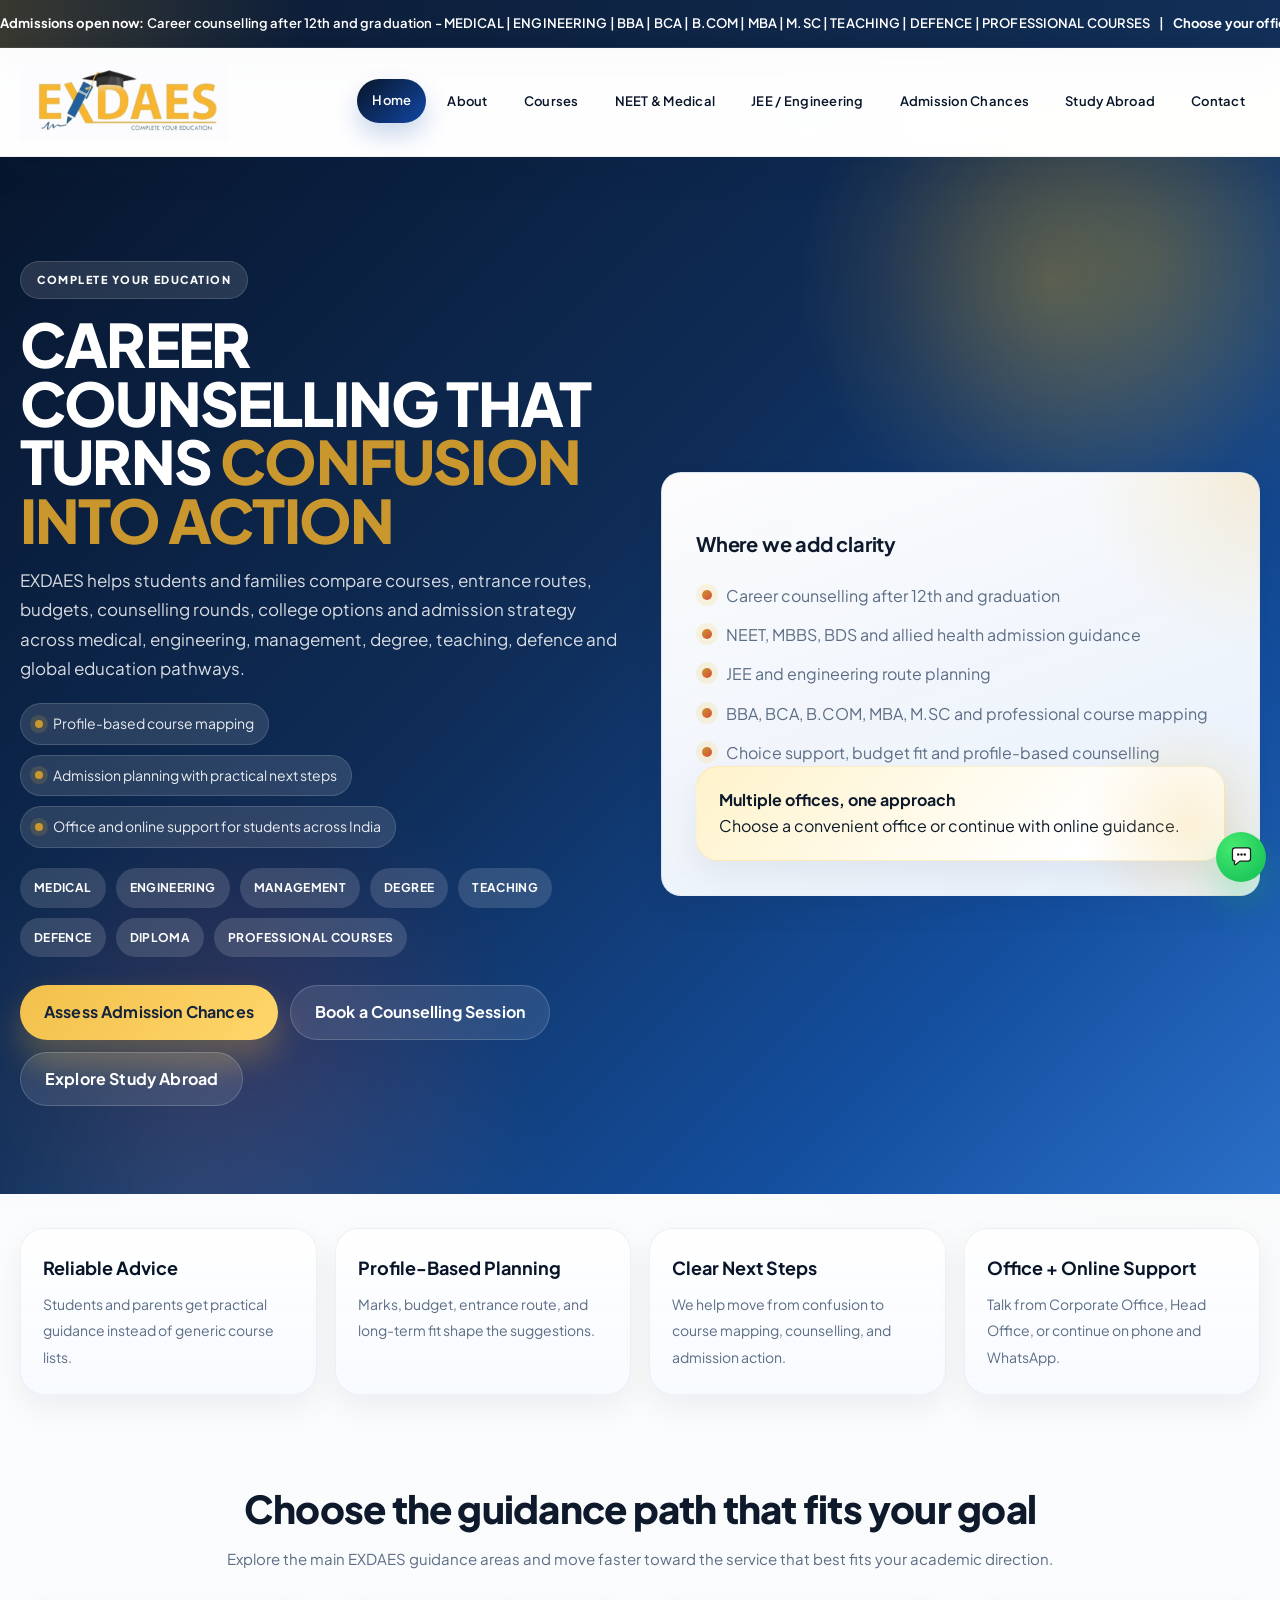
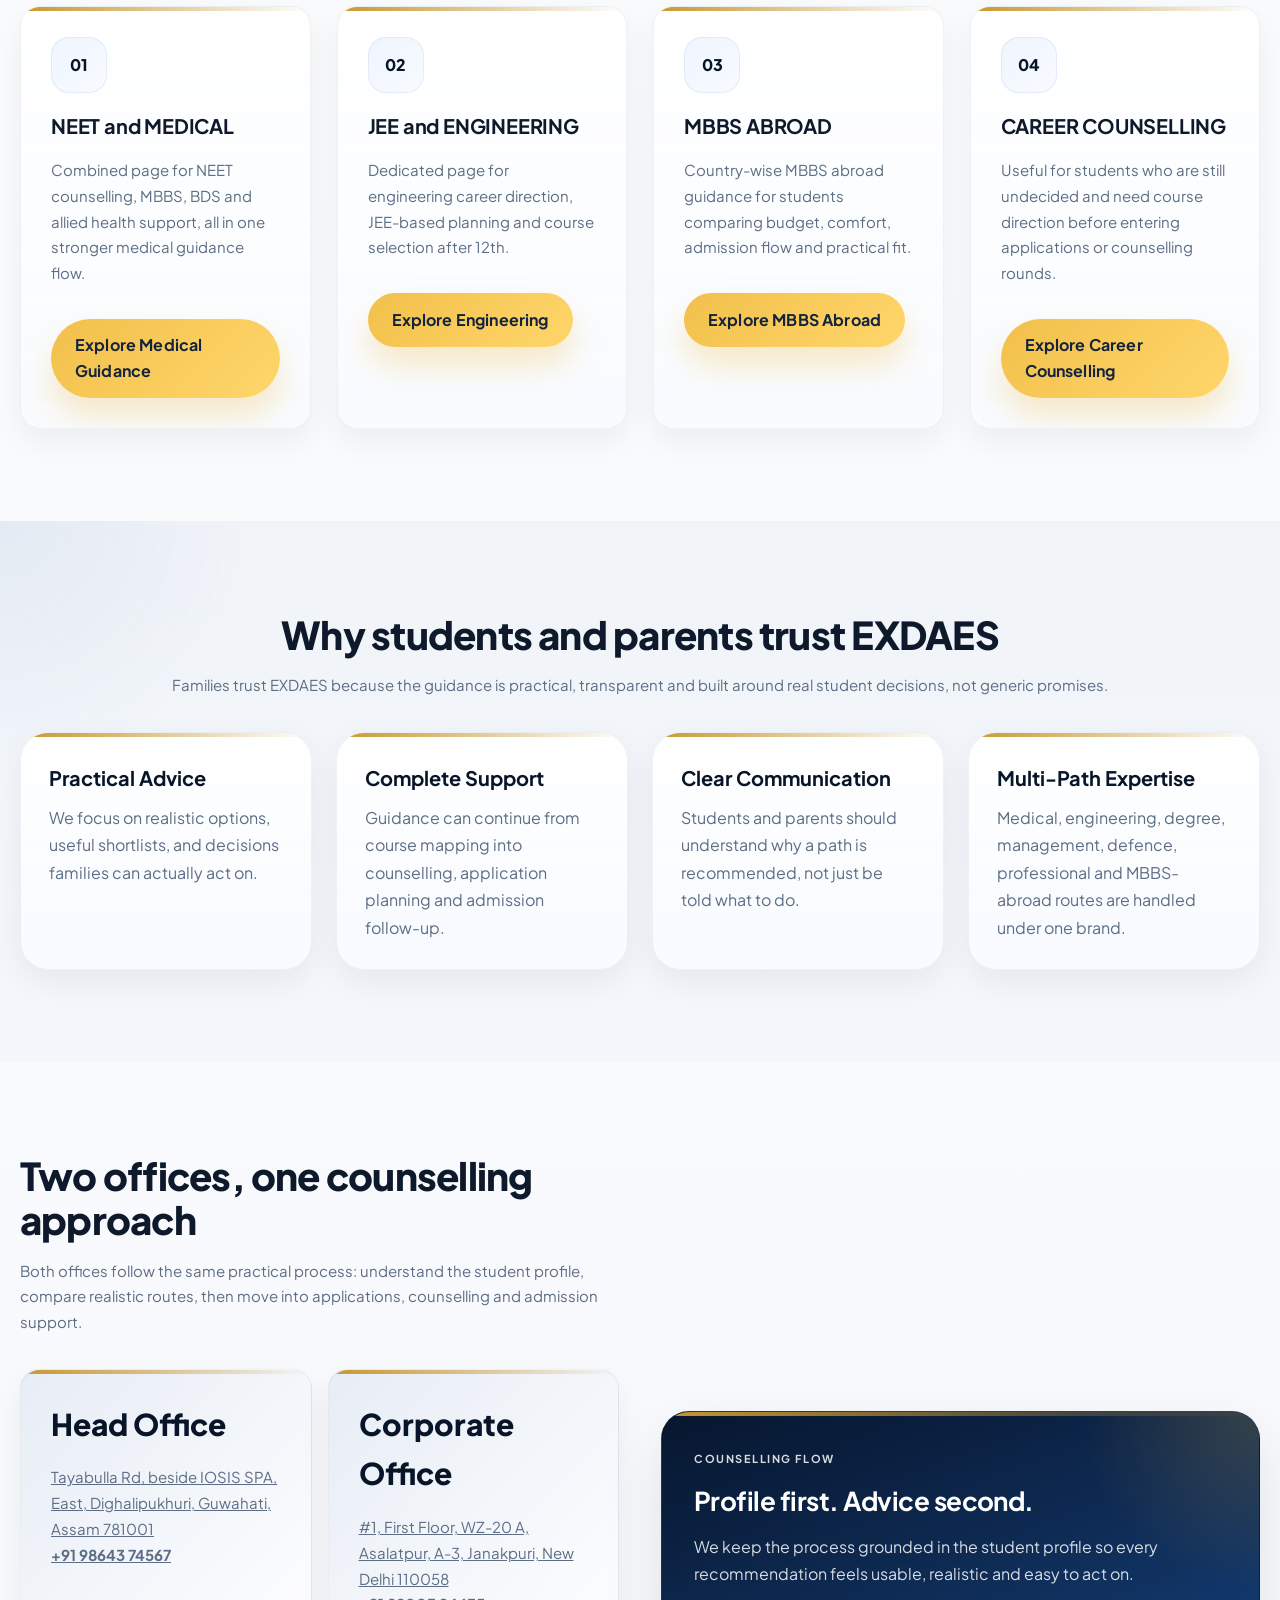
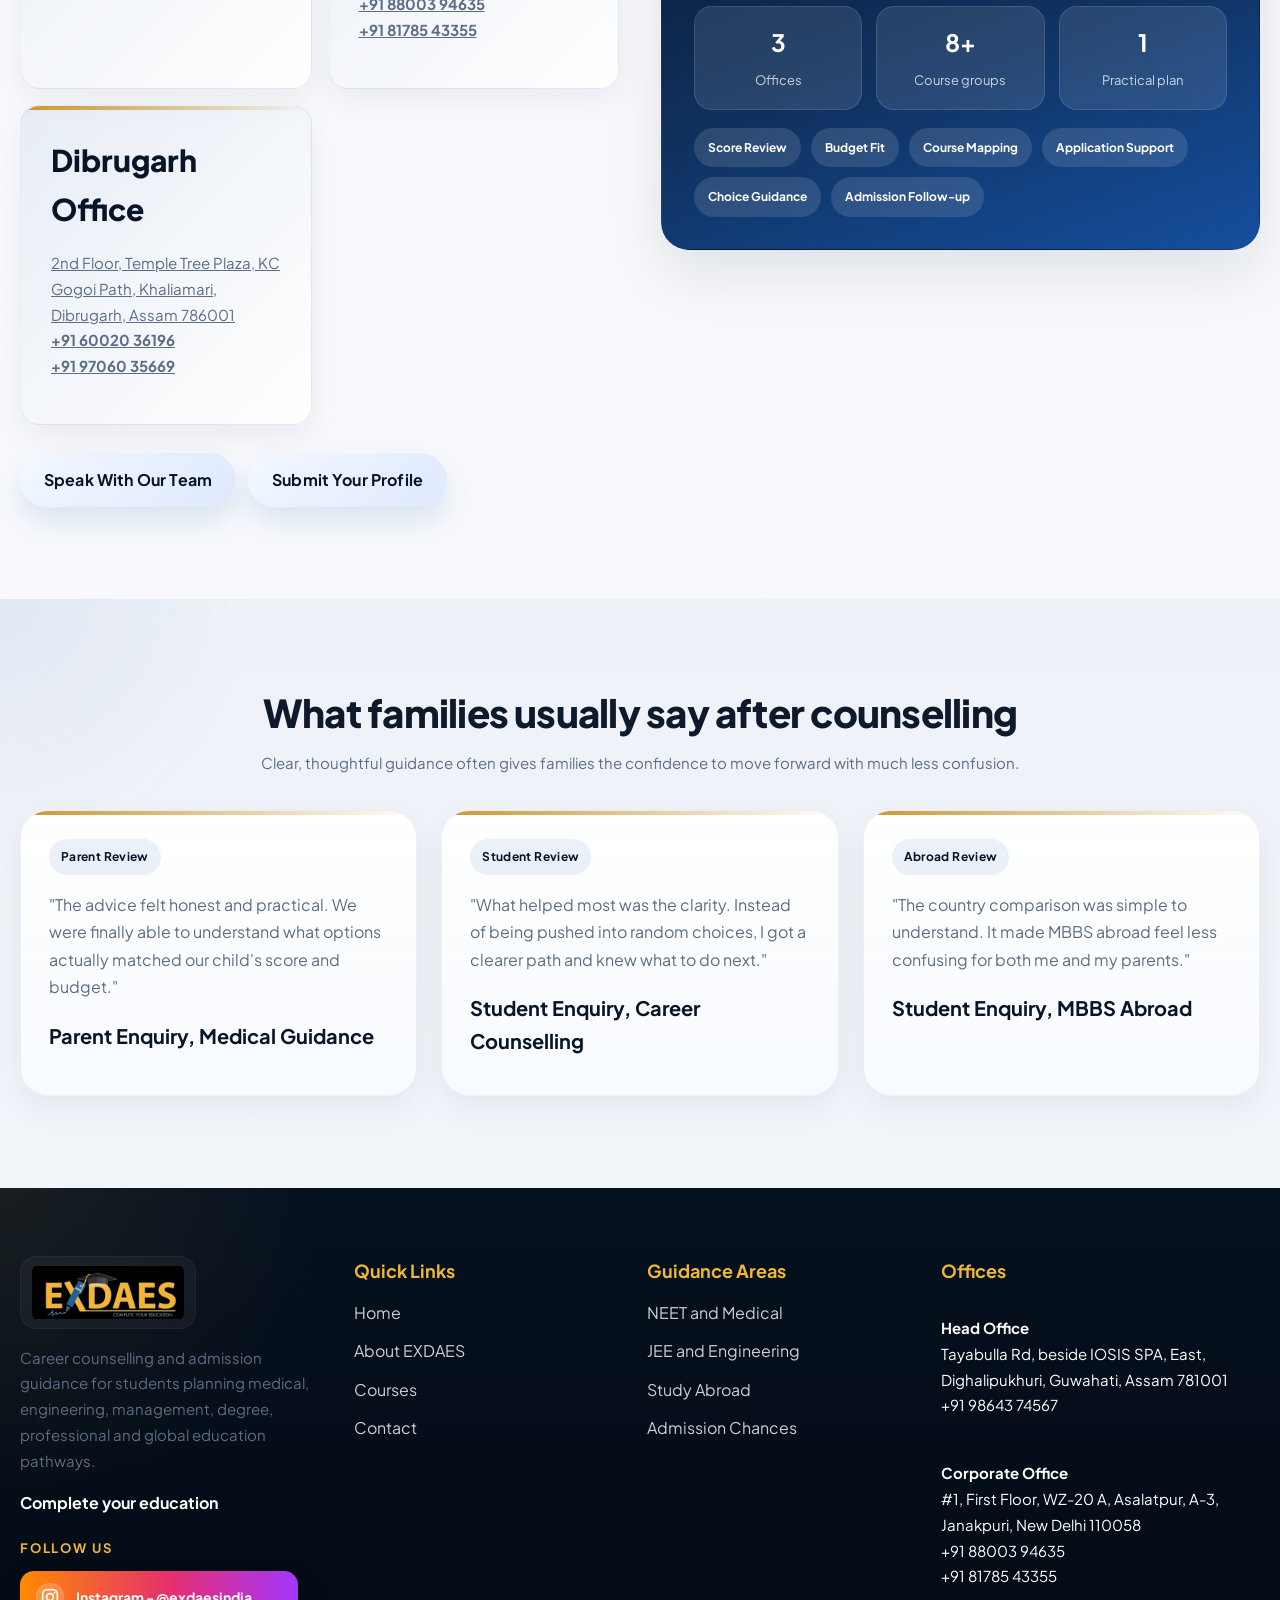
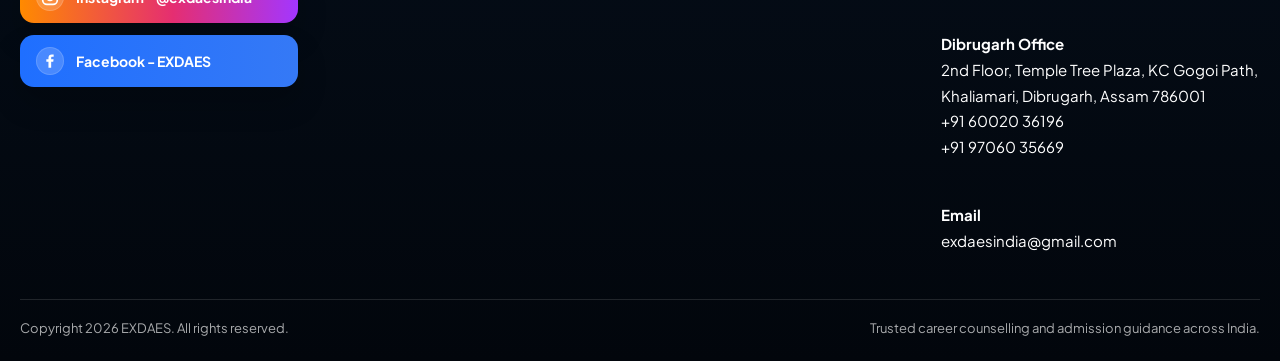
==== commit 1185360a: "Add files via upload" ====
--- a/index.html
+++ b/index.html
@@ -1,5 +1,5 @@
-﻿<!doctype html>
-<html lang="en">
+﻿<!doctype html>
+<html lang="en">
 <head>
   <script async src="https://www.googletagmanager.com/gtag/js?id=G-2EB9FW8J4J"></script>
   <script>
@@ -10,9 +10,9 @@
     gtag('config', 'G-2EB9FW8J4J');
   </script>
   <meta charset="utf-8">
-  <meta name="viewport" content="width=device-width, initial-scale=1">
+  <meta name="viewport" content="width=device-width, initial-scale=1">
   <title>EXDAES | Career Counselling, Admission Guidance & Course Planning</title>
-  <meta name="description" content="EXDAES offers career counselling, admission planning, NEET and MBBS/BDS support, JEE and engineering guidance, study abroad help and student-focused counselling from Delhi Office and North East Office.">
+  <meta name="description" content="EXDAES offers career counselling, admission planning, NEET and MBBS/BDS support, JEE and engineering guidance, study abroad help and student-focused counselling from Head Office, Corporate Office and Dibrugarh Office.">
   <meta name="theme-color" content="#0b2343">
   <meta property="og:site_name" content="EXDAES">
   <meta property="og:type" content="website">
@@ -21,13 +21,13 @@
   <meta property="og:image" content="assets/images/exdaes-logo-black.jpeg">
   <meta name="twitter:card" content="summary_large_image">
   <link rel="stylesheet" href="assets/css/style.css">
-</head>
-<body>
-  <div class="admission-strip"><div class="container"><span><strong>Admissions open now:</strong> Career counselling after 12th and graduation - Medical | Engineering | BBA | BCA | B.Com | MBA | M.Sc | Teaching | Defence | Professional Courses &nbsp;&nbsp; | &nbsp;&nbsp; <strong>Choose your office:</strong> Delhi Office | North East Office | Online Counselling &nbsp;&nbsp; | &nbsp;&nbsp; <strong>Admissions open now:</strong> Career counselling after 12th and graduation - Medical | Engineering | BBA | BCA | B.Com | MBA | M.Sc | Teaching | Defence | Professional Courses &nbsp;&nbsp; | &nbsp;&nbsp; <strong>Choose your office:</strong> Delhi Office | North East Office | Online Counselling</span></div></div>
-  <header class="site-header"><nav class="container nav"><a class="brand" href="index.html"><img src="assets/images/exdaes-logo-white.jpeg" alt="EXDAES logo"></a><button class="nav-toggle" type="button" aria-label="Open menu"><span></span></button><div class="nav-links"><a class="active" href="index.html">Home</a><a href="about/index.html">About</a><a href="courses/index.html">Courses</a><a href="neet-counselling/index.html">NEET & Medical</a><a href="mbbs-bds-admission/index.html">JEE / Engineering</a><a href="college-predictor/index.html">Admission Chances</a><a href="study-abroad/index.html">Study Abroad</a><a href="contact/index.html">Contact</a></div></nav></header>
-  <main>
-    <section class="hero">
-      <div class="container hero-layout">
+</head>
+<body>
+  <div class="admission-strip"><div class="container"><span><strong>Admissions open now:</strong> Career counselling after 12th and graduation - MEDICAL | ENGINEERING | BBA | BCA | B.COM | MBA | M.SC | TEACHING | DEFENCE | PROFESSIONAL COURSES &nbsp;&nbsp; | &nbsp;&nbsp; <strong>Choose your office:</strong> Head Office | Corporate Office | Dibrugarh Office | Online Counselling &nbsp;&nbsp; | &nbsp;&nbsp; <strong>Admissions open now:</strong> Career counselling after 12th and graduation - MEDICAL | ENGINEERING | BBA | BCA | B.COM | MBA | M.SC | TEACHING | DEFENCE | PROFESSIONAL COURSES &nbsp;&nbsp; | &nbsp;&nbsp; <strong>Choose your office:</strong> Head Office | Corporate Office | Dibrugarh Office | Online Counselling</span></div></div>
+  <header class="site-header"><nav class="container nav"><a class="brand" href="index.html"><img src="assets/images/exdaes-logo-white.jpeg" alt="EXDAES logo"></a><button class="nav-toggle" type="button" aria-label="Open menu"><span></span></button><div class="nav-links"><a class="active" href="index.html">Home</a><a href="about/index.html">About</a><a href="courses/index.html">Courses</a><a href="neet-counselling/index.html">NEET & Medical</a><a href="mbbs-bds-admission/index.html">JEE / Engineering</a><a href="college-predictor/index.html">Admission Chances</a><a href="study-abroad/index.html">Study Abroad</a><a href="contact/index.html">Contact</a></div></nav></header>
+  <main>
+    <section class="hero">
+      <div class="container hero-layout">
         <div>
           <span class="eyebrow">Complete Your Education</span>
           <h1>CAREER COUNSELLING THAT TURNS <span class="hero-highlight">CONFUSION INTO ACTION</span></h1>
@@ -36,16 +36,16 @@
           <div class="course-pills"><span>MEDICAL</span><span>ENGINEERING</span><span>MANAGEMENT</span><span>DEGREE</span><span>TEACHING</span><span>DEFENCE</span><span>DIPLOMA</span><span>PROFESSIONAL COURSES</span></div>
           <div class="cta-row"><a class="btn btn-primary" href="college-predictor/index.html">Assess Admission Chances</a><a class="btn btn-light" href="contact/index.html">Book a Counselling Session</a><a class="btn btn-light" href="study-abroad/index.html">Explore Study Abroad</a></div>
         </div>
-        <div class="hero-card">
+        <div class="hero-card">
           <h3>Where we add clarity</h3>
-          <ul class="hero-points">
-            <li>Career counselling after 12th and graduation</li>
-            <li>NEET, MBBS, BDS and allied health admission guidance</li>
-            <li>JEE and engineering route planning</li>
-            <li>BBA, BCA, B.COM, MBA, M.SC and professional course mapping</li>
-            <li>Choice support, budget fit and profile-based counselling</li>
-          </ul>
-          <div class="mini-banner"><strong>Delhi Office and North East Office</strong><br>Students can choose their preferred office or continue with online guidance.</div>
+          <ul class="hero-points">
+            <li>Career counselling after 12th and graduation</li>
+            <li>NEET, MBBS, BDS and allied health admission guidance</li>
+            <li>JEE and engineering route planning</li>
+            <li>BBA, BCA, B.COM, MBA, M.SC and professional course mapping</li>
+            <li>Choice support, budget fit and profile-based counselling</li>
+          </ul>
+          <div class="mini-banner"><strong>Multiple offices, one approach</strong><br>Choose a convenient office or continue with online guidance.</div>
         </div>
       </div>
     </section>
@@ -56,7 +56,7 @@
           <article class="trust-pill"><strong>Reliable Advice</strong><span>Students and parents get practical guidance instead of generic course lists.</span></article>
           <article class="trust-pill"><strong>Profile-Based Planning</strong><span>Marks, budget, entrance route, and long-term fit shape the suggestions.</span></article>
           <article class="trust-pill"><strong>Clear Next Steps</strong><span>We help move from confusion to course mapping, counselling, and admission action.</span></article>
-          <article class="trust-pill"><strong>Office + Online Support</strong><span>Talk from Delhi Office, North East Office, or continue on phone and WhatsApp.</span></article>
+          <article class="trust-pill"><strong>Office + Online Support</strong><span>Talk from Corporate Office, Head Office, or continue on phone and WhatsApp.</span></article>
         </div>
       </div>
     </section>
@@ -89,13 +89,14 @@
       <div class="container split-panel">
         <div>
           <div class="section-title"><h2>Two offices, one counselling approach</h2><p>Both offices follow the same practical process: understand the student profile, compare realistic routes, then move into applications, counselling and admission support.</p></div>
-          <div class="stats-grid">
-            <article class="stat-card"><span class="number">Delhi</span><p><a href="https://www.google.com/maps/place/EXDAES/@28.6214519,77.0755666,17z/data=!3m1!4b1!4m6!3m5!1s0x390d05ebf34322a7:0x1da1186b16d2d186!8m2!3d28.6214472!4d77.0781415!16s%2Fg%2F11z5b2ckcf?entry=ttu&g_ep=EgoyMDI2MDQyOC4wIKXMDSoASAFQAw%3D%3D" target="_blank" rel="noopener">#1, First Floor, WZ-20 A, Asalatpur, A-3, Janakpuri, New Delhi 110058</a><br><strong>+91 88003 94635</strong><br><strong>+91 81785 43355</strong></p></article>
-            <article class="stat-card"><span class="number">North East Office</span><p><a href="https://www.google.com/maps/place/EXDAES/@26.1866912,91.7498174,17z/data=!3m1!4b1!4m6!3m5!1s0x375a5bf597578f25:0xd3f91803e41c8bf5!8m2!3d26.1866864!4d91.7523923!16s%2Fg%2F11nhb2zx7y?entry=ttu&g_ep=EgoyMDI2MDQyOC4wIKXMDSoASAFQAw%3D%3D" target="_blank" rel="noopener">Tayabulla Rd, beside IOSIS SPA, East, Dighalipukhuri, Guwahati, Assam 781001</a><br><strong>+91 98643 74567</strong></p></article>
-          </div>
+          <div class="stats-grid">
+            <article class="stat-card"><span class="number">Head Office</span><p><a href="https://www.google.com/maps/place/EXDAES/@26.1866912,91.7498174,17z/data=!3m1!4b1!4m6!3m5!1s0x375a5bf597578f25:0xd3f91803e41c8bf5!8m2!3d26.1866864!4d91.7523923!16s%2Fg%2F11nhb2zx7y?entry=ttu&g_ep=EgoyMDI2MDQyOC4wIKXMDSoASAFQAw%3D%3D" target="_blank" rel="noopener">Tayabulla Rd, beside IOSIS SPA, East, Dighalipukhuri, Guwahati, Assam 781001</a><br><strong><a href="tel:+919864374567">+91 98643 74567</a></strong></p></article>
+            <article class="stat-card"><span class="number">Corporate Office</span><p><a href="https://www.google.com/maps/place/EXDAES/@28.6214519,77.0755666,17z/data=!3m1!4b1!4m6!3m5!1s0x390d05ebf34322a7:0x1da1186b16d2d186!8m2!3d28.6214472!4d77.0781415!16s%2Fg%2F11z5b2ckcf?entry=ttu&g_ep=EgoyMDI2MDQyOC4wIKXMDSoASAFQAw%3D%3D" target="_blank" rel="noopener">#1, First Floor, WZ-20 A, Asalatpur, A-3, Janakpuri, New Delhi 110058</a><br><strong><a href="tel:+918800394635">+91 88003 94635</a></strong><br><strong><a href="tel:+918178543355">+91 81785 43355</a></strong></p></article>
+            <article class="stat-card"><span class="number">Dibrugarh Office</span><p><a href="https://www.google.com/maps/search/2nd+Floor,+Temple+Tree+Plaza,+KC+Gogoi+Path,+Khaliamari,+Dibrugarh,+Assam+786001/@27.4802303,94.9135329,17z/data=!3m1!4b1?entry=ttu&g_ep=EgoyMDI2MDcwNS4wIKXMDSoASAFQAw%3D%3D" target="_blank" rel="noopener">2nd Floor, Temple Tree Plaza, KC Gogoi Path, Khaliamari, Dibrugarh, Assam 786001</a><br><strong><a href="tel:+916002036196">+91 60020 36196</a></strong><br><strong><a href="tel:+919706035669">+91 97060 35669</a></strong></p></article>
+          </div>
           <div class="cta-row"><a class="btn btn-secondary" href="contact/index.html">Speak With Our Team</a><a class="btn btn-secondary" href="college-predictor/index.html">Submit Your Profile</a></div>
         </div>
-        <div class="visual-panel dark"><span class="micro-label">Counselling Flow</span><h3>Profile first. Advice second.</h3><p>We keep the process grounded in the student profile so every recommendation feels usable, realistic and easy to act on.</p><div class="metric-row"><div class="metric-chip"><strong>2</strong><span>Offices</span></div><div class="metric-chip"><strong>8+</strong><span>Course groups</span></div><div class="metric-chip"><strong>1</strong><span>Practical plan</span></div></div><div class="tag-cloud" style="margin-top:18px;"><span>Score Review</span><span>Budget Fit</span><span>Course Mapping</span><span>Application Support</span><span>Choice Guidance</span><span>Admission Follow-up</span></div></div>
+        <div class="visual-panel dark"><span class="micro-label">Counselling Flow</span><h3>Profile first. Advice second.</h3><p>We keep the process grounded in the student profile so every recommendation feels usable, realistic and easy to act on.</p><div class="metric-row"><div class="metric-chip"><strong>3</strong><span>Offices</span></div><div class="metric-chip"><strong>8+</strong><span>Course groups</span></div><div class="metric-chip"><strong>1</strong><span>Practical plan</span></div></div><div class="tag-cloud" style="margin-top:18px;"><span>Score Review</span><span>Budget Fit</span><span>Course Mapping</span><span>Application Support</span><span>Choice Guidance</span><span>Admission Follow-up</span></div></div>
       </div>
     </section>
 
@@ -110,9 +111,41 @@
       </div>
     </section>
   </main>
-  <footer class="site-footer"><div class="container footer-grid"><div><img class="footer-logo" src="assets/images/exdaes-logo-black.jpeg" alt="EXDAES logo"><p class="footer-kicker">Career counselling and admission guidance for students planning medical, engineering, management, degree, professional and global education pathways.</p><p class="footer-label">Complete your education</p><div class="footer-social"><p class="footer-social-title">Follow Us</p><a class="social-pill social-pill-instagram" href="https://www.instagram.com/exdaesindia/" target="_blank" rel="noopener"><span class="social-icon" aria-hidden="true"><svg viewBox="0 0 24 24" fill="none"><rect x="3.2" y="3.2" width="17.6" height="17.6" rx="5.2" stroke="currentColor" stroke-width="2"></rect><circle cx="12" cy="12" r="4.1" stroke="currentColor" stroke-width="2"></circle><circle cx="17.4" cy="6.8" r="1.2" fill="currentColor"></circle></svg></span><span>Instagram - @exdaesindia</span></a><a class="social-pill social-pill-facebook" href="https://www.facebook.com/GuwahatiEducation" target="_blank" rel="noopener"><span class="social-icon" aria-hidden="true"><svg viewBox="0 0 24 24" fill="none"><path d="M13.4 20V12.8H15.9L16.3 10H13.4V8.2C13.4 7.39 13.67 6.84 14.83 6.84H16.4V4.3C15.63 4.18 14.86 4.12 14.08 4.12C11.76 4.12 10.16 5.54 10.16 8.16V10H7.6V12.8H10.16V20H13.4Z" fill="currentColor"></path></svg></span><span>Facebook - EXDAES</span></a></div></div><div><h3>Quick Links</h3><div class="footer-links"><a href="index.html">Home</a><a href="about/index.html">About EXDAES</a><a href="courses/index.html">Courses</a><a href="contact/index.html">Contact</a></div></div><div><h3>Guidance Areas</h3><div class="footer-links"><a href="neet-counselling/index.html">NEET and Medical</a><a href="mbbs-bds-admission/index.html">JEE and Engineering</a><a href="study-abroad/index.html">Study Abroad</a><a href="college-predictor/index.html">Admission Chances</a></div></div><div><h3>Offices</h3><div class="center-list"><p><strong>Delhi Office</strong><br><a href="https://www.google.com/maps/place/EXDAES/@28.6214519,77.0755666,17z/data=!3m1!4b1!4m6!3m5!1s0x390d05ebf34322a7:0x1da1186b16d2d186!8m2!3d28.6214472!4d77.0781415!16s%2Fg%2F11z5b2ckcf?entry=ttu&g_ep=EgoyMDI2MDQyOC4wIKXMDSoASAFQAw%3D%3D" target="_blank" rel="noopener">#1, First Floor, WZ-20 A, Asalatpur, A-3, Janakpuri, New Delhi 110058</a></p><p><strong>North East Office</strong><br><a href="https://www.google.com/maps/place/EXDAES/@26.1866912,91.7498174,17z/data=!3m1!4b1!4m6!3m5!1s0x375a5bf597578f25:0xd3f91803e41c8bf5!8m2!3d26.1866864!4d91.7523923!16s%2Fg%2F11nhb2zx7y?entry=ttu&g_ep=EgoyMDI2MDQyOC4wIKXMDSoASAFQAw%3D%3D" target="_blank" rel="noopener">Tayabulla Rd, beside IOSIS SPA, East, Dighalipukhuri, Guwahati, Assam 781001</a></p><p><strong>Delhi:</strong> +91 88003 94635, +91 81785 43355<br><strong>North East:</strong> +91 98643 74567<br><a href="mailto:exdaesindia@gmail.com">exdaesindia@gmail.com</a></p></div></div></div><div class="container copyright"><span>Copyright 2026 EXDAES. All rights reserved.</span><span>Trusted career counselling and admission guidance across India.</span></div></footer>
-  <a class="whatsapp-float" href="https://wa.me/918800394635?text=Hi%2C%20I%20want%20career%20counselling%20from%20EXDAES." target="_blank" rel="noopener" aria-label="Chat on WhatsApp"></a><script src="assets/js/main.js"></script>
-</body>
-</html>
-
-
+  <footer class="site-footer">
+    <div class="container footer-grid">
+      <div>
+        <img class="footer-logo" src="assets/images/exdaes-logo-black.jpeg" alt="EXDAES logo">
+        <p class="footer-kicker">Career counselling and admission guidance for students planning medical, engineering, management, degree, professional and global education pathways.</p>
+        <p class="footer-label">Complete your education</p>
+        <div class="footer-social">
+          <p class="footer-social-title">Follow Us</p>
+          <a class="social-pill social-pill-instagram" href="https://www.instagram.com/exdaesindia/" target="_blank" rel="noopener"><span class="social-icon" aria-hidden="true"><svg viewBox="0 0 24 24" fill="none" xmlns="http://www.w3.org/2000/svg"><rect x="3.2" y="3.2" width="17.6" height="17.6" rx="5.2" stroke="currentColor" stroke-width="2"></rect><circle cx="12" cy="12" r="4.1" stroke="currentColor" stroke-width="2"></circle><circle cx="17.4" cy="6.8" r="1.2" fill="currentColor"></circle></svg></span><span>Instagram - @exdaesindia</span></a>
+          <a class="social-pill social-pill-facebook" href="https://www.facebook.com/GuwahatiEducation" target="_blank" rel="noopener"><span class="social-icon" aria-hidden="true"><svg viewBox="0 0 24 24" fill="none" xmlns="http://www.w3.org/2000/svg"><path d="M13.4 20V12.8H15.9L16.3 10H13.4V8.2C13.4 7.39 13.67 6.84 14.83 6.84H16.4V4.3C15.63 4.18 14.86 4.12 14.08 4.12C11.76 4.12 10.16 5.54 10.16 8.16V10H7.6V12.8H10.16V20H13.4Z" fill="currentColor"></path></svg></span><span>Facebook - EXDAES</span></a>
+        </div>
+      </div>
+      <div>
+        <h3>Quick Links</h3>
+        <div class="footer-links"><a href="index.html">Home</a><a href="about/index.html">About EXDAES</a><a href="courses/index.html">Courses</a><a href="contact/index.html">Contact</a></div>
+      </div>
+      <div>
+        <h3>Guidance Areas</h3>
+        <div class="footer-links"><a href="neet-counselling/index.html">NEET and Medical</a><a href="mbbs-bds-admission/index.html">JEE and Engineering</a><a href="study-abroad/index.html">Study Abroad</a><a href="college-predictor/index.html">Admission Chances</a></div>
+      </div>
+      <div>
+        <h3>Offices</h3>
+        <div class="center-list">
+          <p><strong>Head Office</strong><br><a href="https://www.google.com/maps/place/EXDAES/@26.1866912,91.7498174,17z" target="_blank" rel="noopener">Tayabulla Rd, beside IOSIS SPA, East, Dighalipukhuri, Guwahati, Assam 781001</a><br><a href="tel:+919864374567">+91 98643 74567</a></p>
+          <p><strong>Corporate Office</strong><br><a href="https://www.google.com/maps/place/EXDAES/@28.6214519,77.0755666,17z" target="_blank" rel="noopener">#1, First Floor, WZ-20 A, Asalatpur, A-3, Janakpuri, New Delhi 110058</a><br><a href="tel:+918800394635">+91 88003 94635</a><br><a href="tel:+918178543355">+91 81785 43355</a></p>
+          <p><strong>Dibrugarh Office</strong><br><a href="https://www.google.com/maps/search/2nd+Floor,+Temple+Tree+Plaza,+KC+Gogoi+Path,+Khaliamari,+Dibrugarh,+Assam+786001" target="_blank" rel="noopener">2nd Floor, Temple Tree Plaza, KC Gogoi Path, Khaliamari, Dibrugarh, Assam 786001</a><br><a href="tel:+916002036196">+91 60020 36196</a><br><a href="tel:+919706035669">+91 97060 35669</a></p>
+          <p><strong>Email</strong><br><a href="mailto:exdaesindia@gmail.com">exdaesindia@gmail.com</a></p>
+        </div>
+      </div>
+    </div>
+    <div class="container copyright"><span>Copyright 2026 EXDAES. All rights reserved.</span><span>Trusted career counselling and admission guidance across India.</span></div>
+  </footer>
+  <a class="whatsapp-float" href="https://wa.me/919864374567?text=Hi%2C%20I%20want%20career%20counselling%20from%20EXDAES." target="_blank" rel="noopener" aria-label="Chat on WhatsApp"></a>
+  <div class="mobile-cta"><a href="tel:+919864374567">Head Office</a><a href="tel:+918800394635">Corporate Office</a><a href="tel:+916002036196">Dibrugarh Office</a><a href="https://www.google.com/maps/search/2nd+Floor,+Temple+Tree+Plaza,+KC+Gogoi+Path,+Khaliamari,+Dibrugarh,+Assam+786001/@27.4802303,94.9135329,17z/data=!3m1!4b1?entry=ttu&g_ep=EgoyMDI2MDcwNS4wIKXMDSoASAFQAw%3D%3D" target="_blank" rel="noopener">Dibrugarh Address</a></div><script src="assets/js/main.js"></script>
+</body>
+</html>
+
+
--- a/assets/css/style.css
+++ b/assets/css/style.css
@@ -1,55 +1,65 @@
-@import url("https://fonts.googleapis.com/css2?family=Montserrat:wght@500;600;700;800&family=Inter:wght@400;500;600;700&display=swap");
-
+@import url("https://fonts.googleapis.com/css2?family=Plus+Jakarta+Sans:ital,wght@0,400;0,500;0,600;0,700;0,800;1,400;1,500&display=swap");
+
 :root {
-  --bg: #f3f6fc;
+  --bg: #f5f7fb;
   --surface: #ffffff;
-  --surface-alt: #ebf1fb;
-  --surface-soft: #fbfdff;
-  --text: #112746;
-  --muted: #5d6f89;
-  --line: #d6e0ef;
-  --primary: #144f9f;
-  --primary-dark: #0b2343;
-  --primary-soft: #e5efff;
-  --accent: #efb735;
-  --accent-deep: #d69814;
-  --danger: #df5a45;
-  --danger-deep: #b1181d;
-  --success: #21a65d;
-  --footer: #08111f;
-  --shadow: 0 28px 70px rgba(7, 26, 58, 0.14);
-  --shadow-soft: 0 18px 38px rgba(13, 37, 78, 0.08);
-  --radius: 28px;
-  --radius-sm: 16px;
-}
-
-* {
-  box-sizing: border-box;
-}
-
-html {
-  scroll-behavior: smooth;
-}
-
+  --surface-alt: #eef2f8;
+  --surface-soft: #fbfcfe;
+  --text: #0e1a2b;
+  --muted: #5c6d84;
+  --line: #dfe6f0;
+  --primary: #1247a5;
+  --primary-dark: #081528;
+  --primary-soft: #e8f0ff;
+  --accent: #c9972e;
+  --accent-deep: #a67c1f;
+  --accent-light: #f7efd9;
+  --danger: #d94a38;
+  --danger-deep: #a8161c;
+  --success: #1a9d57;
+  --footer: #060d18;
+  --shadow: 0 24px 60px rgba(8, 21, 40, 0.1);
+  --shadow-soft: 0 12px 32px rgba(8, 21, 40, 0.06);
+  --shadow-card: 0 1px 2px rgba(8, 21, 40, 0.04), 0 8px 24px rgba(8, 21, 40, 0.06);
+  --radius: 20px;
+  --radius-sm: 12px;
+  --radius-lg: 28px;
+  --font-body: "Plus Jakarta Sans", system-ui, -apple-system, "Segoe UI", sans-serif;
+  --font-display: "Plus Jakarta Sans", system-ui, sans-serif;
+}
+
+* {
+  box-sizing: border-box;
+}
+
+html {
+  scroll-behavior: smooth;
+}
+
 body {
   margin: 0;
-  font-family: "Inter", sans-serif;
+  font-family: var(--font-body);
+  font-size: 16px;
+  line-height: 1.65;
   color: var(--text);
-  background:
-    radial-gradient(circle at top left, rgba(20, 79, 159, 0.08), transparent 22%),
-    radial-gradient(circle at 100% 10%, rgba(239, 183, 53, 0.08), transparent 18%),
-    linear-gradient(180deg, #fbfdff 0%, var(--bg) 100%);
-}
-
-img {
-  max-width: 100%;
-  display: block;
-}
-
-a {
-  color: inherit;
-}
-
+  -webkit-font-smoothing: antialiased;
+  -moz-osx-font-smoothing: grayscale;
+  text-rendering: optimizeLegibility;
+  background:
+    radial-gradient(circle at top left, rgba(18, 71, 165, 0.05), transparent 24%),
+    radial-gradient(circle at 100% 8%, rgba(201, 151, 46, 0.05), transparent 20%),
+    linear-gradient(180deg, #fcfdfe 0%, var(--bg) 100%);
+}
+
+img {
+  max-width: 100%;
+  display: block;
+}
+
+a {
+  color: inherit;
+}
+
 .container {
   width: min(1240px, calc(100% - 36px));
   margin: 0 auto;
@@ -67,7 +77,7 @@
   border-bottom: 1px solid rgba(255, 255, 255, 0.08);
   box-shadow: 0 12px 24px rgba(6, 17, 36, 0.18);
 }
-
+
 .admission-strip .container {
   display: flex;
   width: max-content;
@@ -76,12 +86,12 @@
   white-space: nowrap;
   animation: ticker 48s linear infinite;
 }
-
-@keyframes ticker {
-  from { transform: translateX(0); }
-  to { transform: translateX(-50%); }
-}
-
+
+@keyframes ticker {
+  from { transform: translateX(0); }
+  to { transform: translateX(-50%); }
+}
+
 .site-header {
   position: sticky;
   top: 0;
@@ -99,26 +109,26 @@
   gap: 24px;
   padding: 16px 0;
 }
-
-.brand {
-  flex-shrink: 0;
-}
-
-.brand img {
-  width: 208px;
-  height: auto;
-}
-
-.nav-links {
-  display: flex;
-  align-items: center;
-  gap: 6px;
-}
-
+
+.brand {
+  flex-shrink: 0;
+}
+
+.brand img {
+  width: 208px;
+  height: auto;
+}
+
+.nav-links {
+  display: flex;
+  align-items: center;
+  gap: 6px;
+}
+
 .nav-links a {
   text-decoration: none;
   color: var(--primary-dark);
-  font-family: "Montserrat", sans-serif;
+  font-family: "Plus Jakarta Sans", sans-serif;
   font-size: 13px;
   font-weight: 600;
   letter-spacing: 0.02em;
@@ -134,52 +144,52 @@
   box-shadow: 0 12px 24px rgba(20, 79, 159, 0.22);
   transform: translateY(-1px);
 }
-
-.nav-toggle {
-  display: none;
-  width: 48px;
-  height: 48px;
-  border: 0;
-  border-radius: 14px;
-  background: var(--primary-soft);
-  cursor: pointer;
-  position: relative;
-}
-
-.nav-toggle span,
-.nav-toggle::before,
-.nav-toggle::after {
-  content: "";
-  position: absolute;
-  left: 13px;
-  width: 22px;
-  height: 2px;
-  background: var(--primary-dark);
-  border-radius: 999px;
-  transition: 0.2s ease;
-}
-
-.nav-toggle span { top: 23px; }
-.nav-toggle::before { top: 16px; }
-.nav-toggle::after { top: 30px; }
-
-.hero,
-.page-hero {
-  position: relative;
-  overflow: hidden;
-}
-
-.hero::before,
-.page-hero::before {
-  content: "";
-  position: absolute;
-  inset: 0;
-  background:
-    radial-gradient(circle at 90% 10%, rgba(244, 180, 0, 0.16), transparent 18%),
-    radial-gradient(circle at 20% 85%, rgba(219, 43, 48, 0.12), transparent 20%);
-  pointer-events: none;
-}
-
+
+.nav-toggle {
+  display: none;
+  width: 48px;
+  height: 48px;
+  border: 0;
+  border-radius: 14px;
+  background: var(--primary-soft);
+  cursor: pointer;
+  position: relative;
+}
+
+.nav-toggle span,
+.nav-toggle::before,
+.nav-toggle::after {
+  content: "";
+  position: absolute;
+  left: 13px;
+  width: 22px;
+  height: 2px;
+  background: var(--primary-dark);
+  border-radius: 999px;
+  transition: 0.2s ease;
+}
+
+.nav-toggle span { top: 23px; }
+.nav-toggle::before { top: 16px; }
+.nav-toggle::after { top: 30px; }
+
+.hero,
+.page-hero {
+  position: relative;
+  overflow: hidden;
+}
+
+.hero::before,
+.page-hero::before {
+  content: "";
+  position: absolute;
+  inset: 0;
+  background:
+    radial-gradient(circle at 90% 10%, rgba(244, 180, 0, 0.16), transparent 18%),
+    radial-gradient(circle at 20% 85%, rgba(219, 43, 48, 0.12), transparent 20%);
+  pointer-events: none;
+}
+
 .hero {
   padding: 104px 0 88px;
   background:
@@ -188,7 +198,7 @@
     linear-gradient(135deg, #07162e, #0f2d58 44%, #144f9f 78%, #2b6fc8);
   color: #fff;
 }
-
+
 .hero-layout,
 .split-panel,
 .grid-2 {
@@ -205,39 +215,39 @@
     radial-gradient(circle at top right, rgba(239, 183, 53, 0.18), transparent 18%),
     linear-gradient(135deg, #07162e, #0f2d58 58%, #1c5eb5);
 }
-
+
 .eyebrow {
-  display: inline-flex;
-  align-items: center;
-  gap: 10px;
-  margin-bottom: 16px;
-  padding: 9px 16px;
-  border-radius: 999px;
+  display: inline-flex;
+  align-items: center;
+  gap: 10px;
+  margin-bottom: 16px;
+  padding: 9px 16px;
+  border-radius: 999px;
   background: rgba(255, 255, 255, 0.12);
   border: 1px solid rgba(255, 255, 255, 0.14);
-  color: #fff;
-  font-family: "Montserrat", sans-serif;
-  font-size: 11px;
-  font-weight: 800;
-  text-transform: uppercase;
-  letter-spacing: 0.14em;
-}
-
+  color: #fff;
+  font-family: "Plus Jakarta Sans", sans-serif;
+  font-size: 11px;
+  font-weight: 800;
+  text-transform: uppercase;
+  letter-spacing: 0.14em;
+}
+
 .hero h1,
 .page-hero h1 {
   margin: 0 0 16px;
-  font-family: "Montserrat", sans-serif;
+  font-family: "Plus Jakarta Sans", sans-serif;
   font-size: clamp(38px, 4.8vw, 60px);
   line-height: 0.98;
   letter-spacing: -0.03em;
   font-weight: 800;
 }
-
-.hero-highlight {
-  color: var(--accent);
-}
-
-
+
+.hero-highlight {
+  color: var(--accent);
+}
+
+
 .hero p,
 .page-hero p {
   margin: 0;
@@ -246,28 +256,28 @@
   font-size: 17px;
   line-height: 1.72;
 }
-
-.hero-layout > div:first-child > * {
-  animation: fadeUp 0.7s ease both;
-}
-
-.hero-layout > div:first-child > *:nth-child(2) { animation-delay: 0.08s; }
-.hero-layout > div:first-child > *:nth-child(3) { animation-delay: 0.16s; }
-.hero-layout > div:first-child > *:nth-child(4) { animation-delay: 0.24s; }
-
-.hero-card,
-.image-card,
-.form-panel,
-.service-card,
-.resource-card,
-.step-card,
-.stat-card,
-.center-card {
-  background: var(--surface);
-  border-radius: var(--radius);
-  box-shadow: var(--shadow-soft);
-}
-
+
+.hero-layout > div:first-child > * {
+  animation: fadeUp 0.7s ease both;
+}
+
+.hero-layout > div:first-child > *:nth-child(2) { animation-delay: 0.08s; }
+.hero-layout > div:first-child > *:nth-child(3) { animation-delay: 0.16s; }
+.hero-layout > div:first-child > *:nth-child(4) { animation-delay: 0.24s; }
+
+.hero-card,
+.image-card,
+.form-panel,
+.service-card,
+.resource-card,
+.step-card,
+.stat-card,
+.center-card {
+  background: var(--surface);
+  border-radius: var(--radius);
+  box-shadow: var(--shadow-soft);
+}
+
 .hero-card {
   padding: 34px;
   color: var(--text);
@@ -279,89 +289,89 @@
   border: 1px solid rgba(20, 79, 159, 0.08);
   animation: floatIn 0.75s ease both 0.18s;
 }
-
+
 .hero-card::after {
-  content: "";
-  position: absolute;
-  inset: auto -40px -40px auto;
+  content: "";
+  position: absolute;
+  inset: auto -40px -40px auto;
   width: 220px;
   height: 220px;
   border-radius: 50%;
   background: radial-gradient(circle, rgba(239, 183, 53, 0.2), transparent 70%);
 }
-
-.hero-card h2,
-.form-panel h2,
-.section-title h2,
-.service-card h3,
-.resource-card h3,
-.step-card h3,
-.center-card h3,
-.stat-card h3 {
-  margin: 0 0 10px;
-  font-family: "Montserrat", sans-serif;
-}
-
-.hero-card h2,
-.section-title h2 {
-  font-size: clamp(28px, 3vw, 40px);
-  letter-spacing: -0.02em;
-  font-weight: 800;
-  line-height: 1.15;
-}
-
-.hero-card h3,
-.service-card h3,
-.resource-card h3,
-.step-card h3,
-.center-card h3,
-.stat-card h3 {
-  font-size: 20px;
-  letter-spacing: -0.01em;
-  font-weight: 700;
-}
-
-.hero-points,
-.check-list,
-.stats-list,
-.footer-links,
-.center-list,
-.pill-list {
-  display: grid;
-  gap: 12px;
-}
-
-.hero-points,
-.check-list,
-.pill-list {
-  padding: 0;
-  margin: 22px 0 0;
-  list-style: none;
-}
-
-.hero-points li,
-.check-list li,
-.pill-list li {
-  position: relative;
-  padding-left: 30px;
-  color: var(--muted);
-  line-height: 1.7;
-}
-
-.hero-points li::before,
-.check-list li::before,
-.pill-list li::before {
-  content: "";
-  position: absolute;
-  left: 6px;
-  top: 8px;
-  width: 10px;
-  height: 10px;
-  border-radius: 50%;
-  background: linear-gradient(135deg, var(--accent), var(--danger));
-  box-shadow: 0 0 0 6px rgba(244, 180, 0, 0.12);
-}
-
+
+.hero-card h2,
+.form-panel h2,
+.section-title h2,
+.service-card h3,
+.resource-card h3,
+.step-card h3,
+.center-card h3,
+.stat-card h3 {
+  margin: 0 0 10px;
+  font-family: "Plus Jakarta Sans", sans-serif;
+}
+
+.hero-card h2,
+.section-title h2 {
+  font-size: clamp(28px, 3vw, 40px);
+  letter-spacing: -0.02em;
+  font-weight: 800;
+  line-height: 1.15;
+}
+
+.hero-card h3,
+.service-card h3,
+.resource-card h3,
+.step-card h3,
+.center-card h3,
+.stat-card h3 {
+  font-size: 20px;
+  letter-spacing: -0.01em;
+  font-weight: 700;
+}
+
+.hero-points,
+.check-list,
+.stats-list,
+.footer-links,
+.center-list,
+.pill-list {
+  display: grid;
+  gap: 12px;
+}
+
+.hero-points,
+.check-list,
+.pill-list {
+  padding: 0;
+  margin: 22px 0 0;
+  list-style: none;
+}
+
+.hero-points li,
+.check-list li,
+.pill-list li {
+  position: relative;
+  padding-left: 30px;
+  color: var(--muted);
+  line-height: 1.7;
+}
+
+.hero-points li::before,
+.check-list li::before,
+.pill-list li::before {
+  content: "";
+  position: absolute;
+  left: 6px;
+  top: 8px;
+  width: 10px;
+  height: 10px;
+  border-radius: 50%;
+  background: linear-gradient(135deg, var(--accent), var(--danger));
+  box-shadow: 0 0 0 6px rgba(244, 180, 0, 0.12);
+}
+
 .section {
   padding: 92px 0;
 }
@@ -371,28 +381,28 @@
     radial-gradient(circle at top left, rgba(20, 79, 159, 0.06), transparent 18%),
     linear-gradient(180deg, rgba(20, 79, 159, 0.04), rgba(20, 79, 159, 0.018));
 }
-
+
 .section-title {
   margin-bottom: 34px;
 }
-
-.section-title.center {
-  text-align: center;
-}
-
-.section-title p,
-.service-card p,
-.resource-card p,
-.step-card p,
-.footer-kicker,
-.center-list p,
-.stat-card p,
-.form-note {
-  color: var(--muted);
-  line-height: 1.72;
-  font-size: 15px;
-}
-
+
+.section-title.center {
+  text-align: center;
+}
+
+.section-title p,
+.service-card p,
+.resource-card p,
+.step-card p,
+.footer-kicker,
+.center-list p,
+.stat-card p,
+.form-note {
+  color: var(--muted);
+  line-height: 1.72;
+  font-size: 15px;
+}
+
 .grid-3 {
   display: grid;
   grid-template-columns: repeat(3, minmax(0, 1fr));
@@ -404,7 +414,7 @@
   grid-template-columns: repeat(4, minmax(0, 1fr));
   gap: 26px;
 }
-
+
 .service-card,
 .resource-card,
 .step-card,
@@ -450,44 +460,44 @@
 .service-grid-wide .service-card .btn {
   margin-top: 18px;
 }
-
+
 .icon-badge {
   width: 56px;
   height: 56px;
-  display: grid;
-  place-items: center;
-  margin-bottom: 16px;
+  display: grid;
+  place-items: center;
+  margin-bottom: 16px;
   border-radius: 18px;
   background: linear-gradient(135deg, #eff5ff, #f8fbff);
   color: var(--primary-dark);
-  font-family: "Montserrat", sans-serif;
+  font-family: "Plus Jakarta Sans", sans-serif;
   font-weight: 800;
   box-shadow: inset 0 0 0 1px rgba(20, 79, 159, 0.08);
 }
-
-.btn,
-button.btn,
-input,
-select,
-textarea {
-  font: inherit;
-}
-
+
+.btn,
+button.btn,
+input,
+select,
+textarea {
+  font: inherit;
+}
+
 .btn {
-  display: inline-flex;
-  align-items: center;
-  justify-content: center;
-  gap: 8px;
+  display: inline-flex;
+  align-items: center;
+  justify-content: center;
+  gap: 8px;
   min-height: 54px;
   padding: 13px 24px;
   border-radius: 999px;
   text-decoration: none;
-  font-family: "Montserrat", sans-serif;
+  font-family: "Plus Jakarta Sans", sans-serif;
   font-weight: 700;
   letter-spacing: 0.01em;
   transition: transform 0.2s ease, background 0.2s ease, box-shadow 0.2s ease, color 0.2s ease;
 }
-
+
 .btn:hover {
   transform: translateY(-3px);
 }
@@ -497,7 +507,7 @@
   color: #14243d;
   box-shadow: 0 18px 32px rgba(239, 183, 53, 0.28);
 }
-
+
 .btn-primary:hover {
   background: linear-gradient(135deg, var(--accent-deep), #f0bf47);
 }
@@ -514,70 +524,70 @@
   color: #fff;
   backdrop-filter: blur(10px);
 }
-
+
 .cta-row {
-  display: flex;
-  flex-wrap: wrap;
-  gap: 12px;
+  display: flex;
+  flex-wrap: wrap;
+  gap: 12px;
   margin-top: 28px;
 }
-
-.stats-list,
-.stats-grid {
-  display: grid;
-  gap: 16px;
-}
-
-.stats-grid {
-  grid-template-columns: repeat(2, minmax(0, 1fr));
-}
-
+
+.stats-list,
+.stats-grid {
+  display: grid;
+  gap: 16px;
+}
+
+.stats-grid {
+  grid-template-columns: repeat(2, minmax(0, 1fr));
+}
+
 .stat-card {
   background:
     linear-gradient(135deg, rgba(20, 79, 159, 0.07), rgba(255, 255, 255, 0.98));
 }
-
-.number {
-  display: block;
-  margin-bottom: 10px;
-  font-family: "Montserrat", sans-serif;
-  font-size: 30px;
-  font-weight: 800;
-  color: var(--primary-dark);
-}
-
+
+.number {
+  display: block;
+  margin-bottom: 10px;
+  font-family: "Plus Jakarta Sans", sans-serif;
+  font-size: 30px;
+  font-weight: 800;
+  color: var(--primary-dark);
+}
+
 .form-panel {
   padding: 30px;
   background:
     linear-gradient(180deg, rgba(255, 255, 255, 1), rgba(247, 250, 255, 0.98));
   border: 1px solid rgba(11, 35, 67, 0.06);
 }
-
-.form-grid {
-  display: grid;
-  grid-template-columns: repeat(2, minmax(0, 1fr));
-  gap: 16px;
-}
-
-.field {
-  display: grid;
-  gap: 8px;
-}
-
-.field.full {
-  grid-column: 1 / -1;
-}
-
-[data-other-exam-field][hidden] {
-  display: none !important;
-}
-
-.field label {
-  font-size: 13px;
-  font-weight: 600;
-  color: var(--muted);
-}
-
+
+.form-grid {
+  display: grid;
+  grid-template-columns: repeat(2, minmax(0, 1fr));
+  gap: 16px;
+}
+
+.field {
+  display: grid;
+  gap: 8px;
+}
+
+.field.full {
+  grid-column: 1 / -1;
+}
+
+[data-other-exam-field][hidden] {
+  display: none !important;
+}
+
+.field label {
+  font-size: 13px;
+  font-weight: 600;
+  color: var(--muted);
+}
+
 .field input,
 .field select,
 .field textarea {
@@ -590,7 +600,7 @@
   color: var(--text);
   transition: border-color 0.2s ease, box-shadow 0.2s ease;
 }
-
+
 .field input:focus,
 .field select:focus,
 .field textarea:focus {
@@ -598,41 +608,41 @@
   border-color: rgba(20, 79, 159, 0.42);
   box-shadow: 0 0 0 5px rgba(20, 79, 159, 0.08);
 }
-
-.success-message {
-  display: none;
-  margin-top: 14px;
-  padding: 14px 16px;
-  border-radius: 14px;
-  background: #edf8ef;
-  color: #17693c;
-}
-
-.form-panel.is-success .success-message {
-  display: block;
-}
-
-.form-panel button.btn {
-  margin-top: 10px;
-}
-
-.image-card {
-  overflow: hidden;
-  padding: 22px;
-  background:
-    linear-gradient(135deg, rgba(244, 180, 0, 0.08), rgba(15, 78, 168, 0.08)),
-    var(--surface);
-  border: 1px solid rgba(15, 78, 168, 0.07);
-}
-
-.image-card img {
-  width: 100%;
-  height: 100%;
-  max-height: 520px;
-  object-fit: contain;
-  border-radius: 18px;
-}
-
+
+.success-message {
+  display: none;
+  margin-top: 14px;
+  padding: 14px 16px;
+  border-radius: 14px;
+  background: #edf8ef;
+  color: #17693c;
+}
+
+.form-panel.is-success .success-message {
+  display: block;
+}
+
+.form-panel button.btn {
+  margin-top: 10px;
+}
+
+.image-card {
+  overflow: hidden;
+  padding: 22px;
+  background:
+    linear-gradient(135deg, rgba(244, 180, 0, 0.08), rgba(15, 78, 168, 0.08)),
+    var(--surface);
+  border: 1px solid rgba(15, 78, 168, 0.07);
+}
+
+.image-card img {
+  width: 100%;
+  height: 100%;
+  max-height: 520px;
+  object-fit: contain;
+  border-radius: 18px;
+}
+
 .course-pills {
   display: flex;
   flex-wrap: wrap;
@@ -668,24 +678,24 @@
   background: var(--accent);
   box-shadow: 0 0 0 5px rgba(239, 183, 53, 0.14);
 }
-
-.course-pills span {
-  padding: 10px 14px;
-  border-radius: 999px;
-  background: rgba(255, 255, 255, 0.14);
-  color: #fff;
-  font-family: "Montserrat", sans-serif;
-  font-size: 12px;
-  font-weight: 700;
-  letter-spacing: 0.03em;
-}
-
-.course-groups {
-  display: grid;
-  grid-template-columns: repeat(2, minmax(0, 1fr));
-  gap: 24px;
-}
-
+
+.course-pills span {
+  padding: 10px 14px;
+  border-radius: 999px;
+  background: rgba(255, 255, 255, 0.14);
+  color: #fff;
+  font-family: "Plus Jakarta Sans", sans-serif;
+  font-size: 12px;
+  font-weight: 700;
+  letter-spacing: 0.03em;
+}
+
+.course-groups {
+  display: grid;
+  grid-template-columns: repeat(2, minmax(0, 1fr));
+  gap: 24px;
+}
+
 .course-group {
   padding: 30px;
   border-radius: 28px;
@@ -697,30 +707,30 @@
   position: relative;
   overflow: hidden;
 }
-
-.course-group-top {
-  display: flex;
-  align-items: flex-start;
-  justify-content: space-between;
-  gap: 16px;
-  margin-bottom: 18px;
-}
-
-.course-group h3 {
-  margin: 0 0 6px;
-  font-family: "Montserrat", sans-serif;
-  font-size: 34px;
-  font-weight: 700;
-  letter-spacing: -0.02em;
-  color: var(--primary-dark);
-}
-
-.course-group p {
-  margin: 0;
-  color: var(--muted);
-  font-size: 15px;
-}
-
+
+.course-group-top {
+  display: flex;
+  align-items: flex-start;
+  justify-content: space-between;
+  gap: 16px;
+  margin-bottom: 18px;
+}
+
+.course-group h3 {
+  margin: 0 0 6px;
+  font-family: "Plus Jakarta Sans", sans-serif;
+  font-size: 34px;
+  font-weight: 700;
+  letter-spacing: -0.02em;
+  color: var(--primary-dark);
+}
+
+.course-group p {
+  margin: 0;
+  color: var(--muted);
+  font-size: 15px;
+}
+
 .course-mark {
   flex-shrink: 0;
   width: 78px;
@@ -730,40 +740,40 @@
   border-radius: 22px;
   background: linear-gradient(135deg, #eff5ff, #fff7df);
   color: var(--primary-dark);
-  font-family: "Montserrat", sans-serif;
+  font-family: "Plus Jakarta Sans", sans-serif;
   font-size: 34px;
   font-weight: 800;
   line-height: 1;
   box-shadow: inset 0 0 0 1px rgba(20, 79, 159, 0.06);
 }
-
-.course-list {
-  margin: 0;
-  padding: 0;
-  list-style: none;
-  display: grid;
-  gap: 12px;
-}
-
-.course-list li {
-  position: relative;
-  padding-left: 18px;
-  color: var(--text);
-  font-size: 16px;
-  line-height: 1.55;
-}
-
-.course-list li::before {
-  content: "";
-  position: absolute;
-  left: 0;
-  top: 11px;
-  width: 8px;
-  height: 8px;
-  border-radius: 50%;
-  background: linear-gradient(135deg, var(--accent), var(--danger));
-}
-
+
+.course-list {
+  margin: 0;
+  padding: 0;
+  list-style: none;
+  display: grid;
+  gap: 12px;
+}
+
+.course-list li {
+  position: relative;
+  padding-left: 18px;
+  color: var(--text);
+  font-size: 16px;
+  line-height: 1.55;
+}
+
+.course-list li::before {
+  content: "";
+  position: absolute;
+  left: 0;
+  top: 11px;
+  width: 8px;
+  height: 8px;
+  border-radius: 50%;
+  background: linear-gradient(135deg, var(--accent), var(--danger));
+}
+
 .course-group:hover {
   transform: translateY(-8px);
   box-shadow: var(--shadow);
@@ -771,47 +781,47 @@
   background:
     linear-gradient(180deg, rgba(255, 255, 255, 1), rgba(242, 248, 255, 0.98));
 }
-
-
-.course-group:nth-child(1) .course-mark {
-  background: linear-gradient(135deg, #dce8ff, #eef4ff);
-  color: #1c4fb8;
-}
-
-.course-group:nth-child(2) .course-mark {
-  background: linear-gradient(135deg, #dff8ec, #eefdf5);
-  color: #117a4b;
-}
-
-.course-group:nth-child(3) .course-mark {
-  background: linear-gradient(135deg, #efe4ff, #f7f1ff);
-  color: #6d3fc2;
-}
-
-.course-group:nth-child(4) .course-mark {
-  background: linear-gradient(135deg, #fff0cf, #fff8e8);
-  color: #9b6a00;
-}
-
-.course-group:nth-child(5) .course-mark {
-  background: linear-gradient(135deg, #ffe2e2, #fff1f1);
-  color: #b4232c;
-}
-
-.course-group:nth-child(6) .course-mark {
-  background: linear-gradient(135deg, #ffe3f0, #fff3f9);
-  color: #c03b79;
-}
-
-.course-group:nth-child(7) .course-mark {
-  background: linear-gradient(135deg, #e0f2ff, #f2f9ff);
-  color: #16608f;
-}
-
-.course-group:nth-child(8) .course-mark {
-  background: linear-gradient(135deg, #ece8ff, #f6f4ff);
-  color: #4f46b8;
-}
+
+
+.course-group:nth-child(1) .course-mark {
+  background: linear-gradient(135deg, #dce8ff, #eef4ff);
+  color: #1c4fb8;
+}
+
+.course-group:nth-child(2) .course-mark {
+  background: linear-gradient(135deg, #dff8ec, #eefdf5);
+  color: #117a4b;
+}
+
+.course-group:nth-child(3) .course-mark {
+  background: linear-gradient(135deg, #efe4ff, #f7f1ff);
+  color: #6d3fc2;
+}
+
+.course-group:nth-child(4) .course-mark {
+  background: linear-gradient(135deg, #fff0cf, #fff8e8);
+  color: #9b6a00;
+}
+
+.course-group:nth-child(5) .course-mark {
+  background: linear-gradient(135deg, #ffe2e2, #fff1f1);
+  color: #b4232c;
+}
+
+.course-group:nth-child(6) .course-mark {
+  background: linear-gradient(135deg, #ffe3f0, #fff3f9);
+  color: #c03b79;
+}
+
+.course-group:nth-child(7) .course-mark {
+  background: linear-gradient(135deg, #e0f2ff, #f2f9ff);
+  color: #16608f;
+}
+
+.course-group:nth-child(8) .course-mark {
+  background: linear-gradient(135deg, #ece8ff, #f6f4ff);
+  color: #4f46b8;
+}
 .course-closing {
   margin-top: 28px;
   padding: 28px 32px;
@@ -822,14 +832,14 @@
   color: #fff;
   box-shadow: var(--shadow);
 }
-
-.course-closing h3 {
-  margin: 0 0 8px;
-  font-family: "Montserrat", sans-serif;
-  font-size: 24px;
-  font-weight: 700;
-}
-
+
+.course-closing h3 {
+  margin: 0 0 8px;
+  font-family: "Plus Jakarta Sans", sans-serif;
+  font-size: 24px;
+  font-weight: 700;
+}
+
 .course-closing p {
   margin: 0;
   color: rgba(255, 255, 255, 0.84);
@@ -855,7 +865,7 @@
 
 .course-lead-copy h2 {
   margin: 0 0 12px;
-  font-family: "Montserrat", sans-serif;
+  font-family: "Plus Jakarta Sans", sans-serif;
   font-size: clamp(28px, 3vw, 40px);
   font-weight: 700;
   line-height: 1.08;
@@ -929,7 +939,7 @@
 
 .course-guide-copy h2 {
   margin: 0;
-  font-family: "Montserrat", sans-serif;
+  font-family: "Plus Jakarta Sans", sans-serif;
   font-size: clamp(28px, 3vw, 38px);
   font-weight: 700;
   letter-spacing: -0.02em;
@@ -946,7 +956,7 @@
 .course-guide-banner .btn {
   justify-self: end;
 }
-
+
 .visual-panel {
   padding: 32px;
   border-radius: 28px;
@@ -965,131 +975,131 @@
     linear-gradient(160deg, #07162e, #10315f 52%, #154f9e);
   color: #fff;
 }
-
-.visual-panel.dark p,
-.visual-panel.dark li,
-.visual-panel.dark .micro-label {
-  color: rgba(255, 255, 255, 0.84);
-}
-
-.visual-panel h3 {
-  margin: 0 0 10px;
-  font-family: "Montserrat", sans-serif;
-  font-size: 26px;
-  font-weight: 700;
-  letter-spacing: -0.02em;
-}
-
-.visual-panel p {
-  margin: 0 0 18px;
-  color: var(--muted);
-  line-height: 1.7;
-}
-
-.micro-label {
-  display: inline-block;
-  margin-bottom: 12px;
-  color: var(--primary);
-  font-family: "Montserrat", sans-serif;
-  font-size: 11px;
-  font-weight: 700;
-  letter-spacing: 0.14em;
-  text-transform: uppercase;
-}
-
-.tile-grid {
-  display: grid;
-  grid-template-columns: repeat(2, minmax(0, 1fr));
-  gap: 14px;
-}
-
-.mini-tile {
-  padding: 18px 16px;
-  border-radius: 18px;
-  background: rgba(255, 255, 255, 0.7);
-  border: 1px solid rgba(10, 45, 99, 0.07);
-}
-
-.visual-panel.dark .mini-tile {
-  background: rgba(255, 255, 255, 0.1);
-  border-color: rgba(255, 255, 255, 0.12);
-}
-
-.mini-tile strong {
-  display: block;
-  margin-bottom: 6px;
-  font-family: "Montserrat", sans-serif;
-  font-size: 16px;
-  font-weight: 700;
-}
-
-.mini-tile span {
-  color: var(--muted);
-  font-size: 14px;
-  line-height: 1.55;
-}
-
-.visual-panel.dark .mini-tile span {
-  color: rgba(255, 255, 255, 0.78);
-}
-
-.tag-cloud {
-  display: flex;
-  flex-wrap: wrap;
-  gap: 10px;
-}
-
-.tag-cloud span {
-  padding: 10px 14px;
-  border-radius: 999px;
-  background: rgba(15, 78, 168, 0.08);
-  color: var(--primary-dark);
-  font-family: "Montserrat", sans-serif;
-  font-size: 12px;
-  font-weight: 700;
-}
-
-.visual-panel.dark .tag-cloud span {
-  background: rgba(255, 255, 255, 0.12);
-  color: #fff;
-}
-
-.metric-row {
-  display: grid;
-  grid-template-columns: repeat(3, minmax(0, 1fr));
-  gap: 14px;
-}
-
-.metric-chip {
-  padding: 16px 14px;
-  border-radius: 18px;
-  background: rgba(255, 255, 255, 0.74);
-  border: 1px solid rgba(10, 45, 99, 0.07);
-  text-align: center;
-}
-
-.visual-panel.dark .metric-chip {
-  background: rgba(255, 255, 255, 0.1);
-  border-color: rgba(255, 255, 255, 0.12);
-}
-
-.metric-chip strong {
-  display: block;
-  margin-bottom: 4px;
-  font-family: "Montserrat", sans-serif;
-  font-size: 24px;
-  font-weight: 700;
-}
-
-.metric-chip span {
-  font-size: 13px;
-  color: var(--muted);
-}
-
-.visual-panel.dark .metric-chip span {
-  color: rgba(255, 255, 255, 0.76);
-}
-
+
+.visual-panel.dark p,
+.visual-panel.dark li,
+.visual-panel.dark .micro-label {
+  color: rgba(255, 255, 255, 0.84);
+}
+
+.visual-panel h3 {
+  margin: 0 0 10px;
+  font-family: "Plus Jakarta Sans", sans-serif;
+  font-size: 26px;
+  font-weight: 700;
+  letter-spacing: -0.02em;
+}
+
+.visual-panel p {
+  margin: 0 0 18px;
+  color: var(--muted);
+  line-height: 1.7;
+}
+
+.micro-label {
+  display: inline-block;
+  margin-bottom: 12px;
+  color: var(--primary);
+  font-family: "Plus Jakarta Sans", sans-serif;
+  font-size: 11px;
+  font-weight: 700;
+  letter-spacing: 0.14em;
+  text-transform: uppercase;
+}
+
+.tile-grid {
+  display: grid;
+  grid-template-columns: repeat(2, minmax(0, 1fr));
+  gap: 14px;
+}
+
+.mini-tile {
+  padding: 18px 16px;
+  border-radius: 18px;
+  background: rgba(255, 255, 255, 0.7);
+  border: 1px solid rgba(10, 45, 99, 0.07);
+}
+
+.visual-panel.dark .mini-tile {
+  background: rgba(255, 255, 255, 0.1);
+  border-color: rgba(255, 255, 255, 0.12);
+}
+
+.mini-tile strong {
+  display: block;
+  margin-bottom: 6px;
+  font-family: "Plus Jakarta Sans", sans-serif;
+  font-size: 16px;
+  font-weight: 700;
+}
+
+.mini-tile span {
+  color: var(--muted);
+  font-size: 14px;
+  line-height: 1.55;
+}
+
+.visual-panel.dark .mini-tile span {
+  color: rgba(255, 255, 255, 0.78);
+}
+
+.tag-cloud {
+  display: flex;
+  flex-wrap: wrap;
+  gap: 10px;
+}
+
+.tag-cloud span {
+  padding: 10px 14px;
+  border-radius: 999px;
+  background: rgba(15, 78, 168, 0.08);
+  color: var(--primary-dark);
+  font-family: "Plus Jakarta Sans", sans-serif;
+  font-size: 12px;
+  font-weight: 700;
+}
+
+.visual-panel.dark .tag-cloud span {
+  background: rgba(255, 255, 255, 0.12);
+  color: #fff;
+}
+
+.metric-row {
+  display: grid;
+  grid-template-columns: repeat(3, minmax(0, 1fr));
+  gap: 14px;
+}
+
+.metric-chip {
+  padding: 16px 14px;
+  border-radius: 18px;
+  background: rgba(255, 255, 255, 0.74);
+  border: 1px solid rgba(10, 45, 99, 0.07);
+  text-align: center;
+}
+
+.visual-panel.dark .metric-chip {
+  background: rgba(255, 255, 255, 0.1);
+  border-color: rgba(255, 255, 255, 0.12);
+}
+
+.metric-chip strong {
+  display: block;
+  margin-bottom: 4px;
+  font-family: "Plus Jakarta Sans", sans-serif;
+  font-size: 24px;
+  font-weight: 700;
+}
+
+.metric-chip span {
+  font-size: 13px;
+  color: var(--muted);
+}
+
+.visual-panel.dark .metric-chip span {
+  color: rgba(255, 255, 255, 0.76);
+}
+
 .mini-banner {
   padding: 20px 22px;
   border-radius: 22px;
@@ -1099,7 +1109,7 @@
 }
 
 .mini-banner strong {
-  font-family: "Montserrat", sans-serif;
+  font-family: "Plus Jakarta Sans", sans-serif;
 }
 
 .trust-section {
@@ -1124,7 +1134,7 @@
 .trust-pill strong {
   display: block;
   margin-bottom: 8px;
-  font-family: "Montserrat", sans-serif;
+  font-family: "Plus Jakarta Sans", sans-serif;
   font-size: 18px;
   color: var(--primary-dark);
 }
@@ -1175,7 +1185,7 @@
 .review-card strong {
   display: block;
   margin-bottom: 10px;
-  font-family: "Montserrat", sans-serif;
+  font-family: "Plus Jakarta Sans", sans-serif;
   font-size: 20px;
   color: var(--primary-dark);
 }
@@ -1189,6 +1199,10 @@
 .review-card p {
   margin: 0 0 18px;
 }
+
+/* Ensure footer social SVG icons size correctly */
+.footer-social .social-icon svg { width:20px; height:20px; display:block }
+
 
 .review-badge {
   display: inline-flex;
@@ -1197,7 +1211,7 @@
   border-radius: 999px;
   background: rgba(20, 79, 159, 0.08);
   color: var(--primary-dark);
-  font-family: "Montserrat", sans-serif;
+  font-family: "Plus Jakarta Sans", sans-serif;
   font-size: 12px;
   font-weight: 700;
   letter-spacing: 0.03em;
@@ -1293,7 +1307,7 @@
   border-radius: 999px;
   background: var(--country-pill-bg);
   color: var(--primary-dark);
-  font-family: "Montserrat", sans-serif;
+  font-family: "Plus Jakarta Sans", sans-serif;
   font-size: 12px;
   font-weight: 700;
   letter-spacing: 0.03em;
@@ -1340,27 +1354,30 @@
 
 .flag-georgia {
   position: relative;
-  background:
-    linear-gradient(90deg, transparent 0 42%, #e3122d 42% 58%, transparent 58% 100%),
-    linear-gradient(180deg, transparent 0 42%, #e3122d 42% 58%, transparent 58% 100%),
-    #fff;
+  background: #fff;
 }
 
 .flag-georgia::before {
   content: "";
   position: absolute;
-  width: 9px;
-  height: 9px;
-  background:
-    linear-gradient(90deg, transparent 0 38%, #e3122d 38% 62%, transparent 62% 100%),
-    linear-gradient(180deg, transparent 0 38%, #e3122d 38% 62%, transparent 62% 100%),
-    #fff;
-  left: 8px;
-  top: 5px;
+  inset: 0;
+  background:
+    linear-gradient(90deg, transparent 0 45%, #e3122d 45% 55%, transparent 55% 100%),
+    linear-gradient(180deg, transparent 0 45%, #e3122d 45% 55%, transparent 55% 100%);
+}
+
+.flag-georgia::after {
+  content: "";
+  position: absolute;
+  left: 6px;
+  top: 6px;
+  width: 6px;
+  height: 6px;
+  background: #e3122d;
   box-shadow:
-    17px 0 0 0 #fff,
-    0 14px 0 0 #fff,
-    17px 14px 0 0 #fff;
+    22px 0 0 #e3122d,
+    0 10px 0 #e3122d,
+    22px 10px 0 #e3122d;
 }
 
 .flag-russia {
@@ -1375,65 +1392,57 @@
 
 .flag-nepal {
   position: relative;
-  background:
-    polygon(0 0, 72% 0, 46% 50%, 72% 100%, 0 100%),
-    #003893;
-  clip-path: polygon(0 0, 72% 0, 46% 50%, 72% 100%, 0 100%);
+  background: #dc143c;
+  clip-path: polygon(0 0, 65% 0, 45% 50%, 65% 100%, 0 100%);
 }
 
 .flag-nepal::before {
   content: "";
   position: absolute;
   inset: 2px;
-  background: #dc143c;
-  clip-path: polygon(0 0, 68% 0, 42% 50%, 68% 100%, 0 100%);
+  background: #003893;
+  clip-path: polygon(0 0, 60% 0, 40% 50%, 60% 100%, 0 100%);
 }
 
 .flag-nepal::after {
   content: "";
   position: absolute;
-  inset: 0;
-  background:
-    radial-gradient(circle at 28% 31%, #fff 0 10%, transparent 11% 100%),
-    radial-gradient(circle at 28% 73%, #fff 0 12%, transparent 13% 100%);
+  left: 8px;
+  top: 6px;
+  width: 6px;
+  height: 6px;
+  background: radial-gradient(circle, #fff 0 40%, transparent 41% 100%);
+  box-shadow: 0 8px 0 0 radial-gradient(circle, #fff 0 40%, transparent 41% 100%);
 }
 
 .flag-uzbekistan {
   position: relative;
   background:
-    linear-gradient(180deg, #3f82e0 0 33%, #d61f33 33% 36%, #ffffff 36% 64%, #d61f33 64% 67%, #2f8f3a 67% 100%);
+    linear-gradient(180deg, #0099b5 0 33%, #fff 33% 66%, #0099b5 66% 100%);
 }
 
 .flag-uzbekistan::before {
   content: "";
   position: absolute;
-  left: 6px;
-  top: 4px;
-  width: 11px;
-  height: 11px;
-  border-radius: 50%;
-  box-shadow: inset 5px 0 0 0 #fff;
+  left: 0;
+  top: 0;
+  right: 0;
+  bottom: 0;
+  background:
+    linear-gradient(90deg, #ce1126 0 4px, transparent 4px calc(100% - 4px), #ce1126 calc(100% - 4px) 100%);
 }
 
 .flag-uzbekistan::after {
   content: "";
   position: absolute;
-  left: 21px;
-  top: 4px;
-  width: 3px;
-  height: 3px;
+  left: 8px;
+  top: 50%;
+  transform: translateY(-50%);
+  width: 8px;
+  height: 8px;
   border-radius: 50%;
   background: #fff;
-  box-shadow:
-    7px 0 0 #fff,
-    14px 0 0 #fff,
-    3.5px 6px 0 #fff,
-    10.5px 6px 0 #fff,
-    17.5px 6px 0 #fff,
-    0 12px 0 #fff,
-    7px 12px 0 #fff,
-    14px 12px 0 #fff,
-    21px 12px 0 #fff;
+  box-shadow: 12px 0 0 2px #fff;
 }
 
 .flag-kyrgyzstan {
@@ -1446,13 +1455,12 @@
   position: absolute;
   left: 50%;
   top: 50%;
-  width: 16px;
-  height: 16px;
   transform: translate(-50%, -50%);
+  width: 14px;
+  height: 14px;
   border-radius: 50%;
-  background:
-    radial-gradient(circle at center, #ffd100 0 38%, transparent 39% 100%),
-    repeating-conic-gradient(from 0deg, #ffd100 0deg 10deg, transparent 10deg 20deg);
+  background: radial-gradient(circle, #ffd100 0 35%, transparent 36% 100%);
+  box-shadow: 0 0 0 2px #ffd100;
 }
 
 .flag-kyrgyzstan::after {
@@ -1460,16 +1468,11 @@
   position: absolute;
   left: 50%;
   top: 50%;
-  width: 9px;
-  height: 9px;
   transform: translate(-50%, -50%);
+  width: 8px;
+  height: 8px;
   border-radius: 50%;
-  background:
-    linear-gradient(0deg, transparent 44%, #e01e27 44% 56%, transparent 56%),
-    linear-gradient(90deg, transparent 44%, #e01e27 44% 56%, transparent 56%),
-    linear-gradient(45deg, transparent 46%, #e01e27 46% 54%, transparent 54%),
-    linear-gradient(-45deg, transparent 46%, #e01e27 46% 54%, transparent 54%),
-    #ffd100;
+  background: #e01e27;
 }
 
 .flag-vietnam {
@@ -1497,7 +1500,7 @@
 .abroad-country-top strong,
 .country-detail-card h3,
 .abroad-cta-panel strong {
-  font-family: "Montserrat", sans-serif;
+  font-family: "Plus Jakarta Sans", sans-serif;
   color: var(--primary-dark);
 }
 
@@ -1527,7 +1530,7 @@
   border-radius: 999px;
   background: var(--country-meta-bg);
   color: var(--primary-dark);
-  font-family: "Montserrat", sans-serif;
+  font-family: "Plus Jakarta Sans", sans-serif;
   font-size: 12px;
   font-weight: 700;
 }
@@ -1629,7 +1632,7 @@
 .abroad-cta-panel .cta-row {
   margin-top: 0;
 }
-
+
 .site-footer {
   background:
     radial-gradient(circle at top left, rgba(239, 183, 53, 0.08), transparent 22%),
@@ -1637,13 +1640,13 @@
   color: #fff;
   padding: 68px 0 22px;
 }
-
-.footer-grid {
-  display: grid;
-  grid-template-columns: 1.15fr 1fr 1fr 1.2fr;
-  gap: 28px;
-}
-
+
+.footer-grid {
+  display: grid;
+  grid-template-columns: 1.15fr 1fr 1fr 1.2fr;
+  gap: 28px;
+}
+
 .footer-logo {
   width: 176px;
   margin-bottom: 16px;
@@ -1655,11 +1658,11 @@
 
 .site-footer h3 {
   margin: 0 0 14px;
-  font-family: "Montserrat", sans-serif;
+  font-family: "Plus Jakarta Sans", sans-serif;
   font-size: 18px;
   color: #efb735;
 }
-
+
 .footer-label {
   color: #fff;
   font-weight: 700;
@@ -1674,7 +1677,7 @@
 .footer-social-title {
   margin: 0;
   color: #efb735;
-  font-family: "Montserrat", sans-serif;
+  font-family: "Plus Jakarta Sans", sans-serif;
   font-size: 13px;
   font-weight: 700;
   letter-spacing: 0.14em;
@@ -1690,7 +1693,7 @@
   padding: 12px 16px;
   border-radius: 14px;
   color: #fff;
-  font-family: "Montserrat", sans-serif;
+  font-family: "Plus Jakarta Sans", sans-serif;
   font-size: 14px;
   font-weight: 700;
   text-decoration: none;
@@ -1733,7 +1736,7 @@
   height: 16px;
   display: block;
 }
-
+
 .footer-links a,
 .center-list a {
   color: rgba(255, 255, 255, 0.8);
@@ -1747,57 +1750,57 @@
 .center-list a {
   color: #fff;
 }
-
-.footer-links a:hover,
-.center-list a:hover {
-  color: #fff;
-}
-
-.copyright {
-  margin-top: 30px;
-  padding-top: 18px;
-  border-top: 1px solid rgba(255, 255, 255, 0.12);
-  display: flex;
-  justify-content: space-between;
-  gap: 16px;
-  color: rgba(255, 255, 255, 0.66);
-  font-size: 13px;
-}
-
+
+.footer-links a:hover,
+.center-list a:hover {
+  color: #fff;
+}
+
+.copyright {
+  margin-top: 30px;
+  padding-top: 18px;
+  border-top: 1px solid rgba(255, 255, 255, 0.12);
+  display: flex;
+  justify-content: space-between;
+  gap: 16px;
+  color: rgba(255, 255, 255, 0.66);
+  font-size: 13px;
+}
+
 .whatsapp-float {
-  position: fixed;
-  right: 14px;
-  bottom: 18px;
-  width: 50px;
-  height: 50px;
-  border-radius: 50%;
-  background: radial-gradient(circle at 35% 30%, #45ea71, #1fc95a 70%);
-  box-shadow: 0 20px 36px rgba(31, 201, 90, 0.3);
+  position: fixed;
+  right: 14px;
+  bottom: 18px;
+  width: 50px;
+  height: 50px;
+  border-radius: 50%;
+  background: radial-gradient(circle at 35% 30%, #45ea71, #1fc95a 70%);
+  box-shadow: 0 20px 36px rgba(31, 201, 90, 0.3);
   z-index: 18;
   animation: floatBob 3s ease-in-out infinite, softPulse 2.8s infinite;
 }
-
-.whatsapp-float::before,
-.whatsapp-float::after {
-  content: "";
-  position: absolute;
-}
-
-.whatsapp-float::before {
-  left: 50%;
-  top: 50%;
-  width: 24px;
-  height: 20px;
-  background-image: url("data:image/svg+xml,%3Csvg xmlns='http://www.w3.org/2000/svg' width='28' height='24' viewBox='0 0 28 24'%3E%3Cpath d='M3 4.2C3 2.43 4.43 1 6.2 1h15.6C23.57 1 25 2.43 25 4.2v9.6c0 1.77-1.43 3.2-3.2 3.2H12l-4.9 4.2c-.67.57-1.7.1-1.7-.79V17H6.2C4.43 17 3 15.57 3 13.8V4.2Z' fill='white' stroke='%231e1e1e' stroke-width='1.5' stroke-linejoin='round'/%3E%3Ccircle cx='10' cy='9' r='1.5' fill='%231e1e1e'/%3E%3Ccircle cx='14' cy='9' r='1.5' fill='%231e1e1e'/%3E%3Ccircle cx='18' cy='9' r='1.5' fill='%231e1e1e'/%3E%3C/svg%3E");
-  background-size: contain;
-  background-repeat: no-repeat;
-  background-position: center;
-  transform: translate(-50%, -50%);
-}
-
-.whatsapp-float::after {
-  display: none;
-}
+
+.whatsapp-float::before,
+.whatsapp-float::after {
+  content: "";
+  position: absolute;
+}
+
+.whatsapp-float::before {
+  left: 50%;
+  top: 50%;
+  width: 24px;
+  height: 20px;
+  background-image: url("data:image/svg+xml,%3Csvg xmlns='http://www.w3.org/2000/svg' width='28' height='24' viewBox='0 0 28 24'%3E%3Cpath d='M3 4.2C3 2.43 4.43 1 6.2 1h15.6C23.57 1 25 2.43 25 4.2v9.6c0 1.77-1.43 3.2-3.2 3.2H12l-4.9 4.2c-.67.57-1.7.1-1.7-.79V17H6.2C4.43 17 3 15.57 3 13.8V4.2Z' fill='white' stroke='%231e1e1e' stroke-width='1.5' stroke-linejoin='round'/%3E%3Ccircle cx='10' cy='9' r='1.5' fill='%231e1e1e'/%3E%3Ccircle cx='14' cy='9' r='1.5' fill='%231e1e1e'/%3E%3Ccircle cx='18' cy='9' r='1.5' fill='%231e1e1e'/%3E%3C/svg%3E");
+  background-size: contain;
+  background-repeat: no-repeat;
+  background-position: center;
+  transform: translate(-50%, -50%);
+}
+
+.whatsapp-float::after {
+  display: none;
+}
 .mobile-cta {
   position: fixed;
   left: 12px;
@@ -1805,66 +1808,66 @@
   bottom: 12px;
   display: none;
   grid-template-columns: repeat(2, minmax(0, 1fr));
-  gap: 10px;
-  z-index: 17;
-}
-
-.mobile-cta a {
-  padding: 14px;
-  border-radius: 16px;
-  text-align: center;
-  text-decoration: none;
-  font-family: "Montserrat", sans-serif;
-  font-weight: 800;
-  background: #fff;
-  color: var(--primary-dark);
-  box-shadow: 0 14px 28px rgba(7, 24, 52, 0.18);
-}
-
-.page-hero .cta-row {
-  align-items: stretch;
-}
-
-@keyframes fadeUp {
-  from {
-    opacity: 0;
-    transform: translateY(24px);
-  }
-  to {
-    opacity: 1;
-    transform: translateY(0);
-  }
-}
-
-@keyframes floatIn {
-  from {
-    opacity: 0;
-    transform: translateY(18px) scale(0.98);
-  }
-  to {
-    opacity: 1;
-    transform: translateY(0) scale(1);
-  }
-}
-
-@keyframes floatBob {
-  0%, 100% {
-    transform: translateY(0);
-  }
-  50% {
-    transform: translateY(-7px);
-  }
-}
-
-@keyframes softPulse {
-  0%, 100% {
-    box-shadow: 0 20px 36px rgba(31, 201, 90, 0.3);
-  }
-  50% {
-    box-shadow: 0 24px 42px rgba(31, 201, 90, 0.24), 0 0 0 10px rgba(31, 201, 90, 0.08);
-  }
-}
-
+  gap: 10px;
+  z-index: 17;
+}
+
+.mobile-cta a {
+  padding: 14px;
+  border-radius: 16px;
+  text-align: center;
+  text-decoration: none;
+  font-family: "Plus Jakarta Sans", sans-serif;
+  font-weight: 800;
+  background: #fff;
+  color: var(--primary-dark);
+  box-shadow: 0 14px 28px rgba(7, 24, 52, 0.18);
+}
+
+.page-hero .cta-row {
+  align-items: stretch;
+}
+
+@keyframes fadeUp {
+  from {
+    opacity: 0;
+    transform: translateY(24px);
+  }
+  to {
+    opacity: 1;
+    transform: translateY(0);
+  }
+}
+
+@keyframes floatIn {
+  from {
+    opacity: 0;
+    transform: translateY(18px) scale(0.98);
+  }
+  to {
+    opacity: 1;
+    transform: translateY(0) scale(1);
+  }
+}
+
+@keyframes floatBob {
+  0%, 100% {
+    transform: translateY(0);
+  }
+  50% {
+    transform: translateY(-7px);
+  }
+}
+
+@keyframes softPulse {
+  0%, 100% {
+    box-shadow: 0 20px 36px rgba(31, 201, 90, 0.3);
+  }
+  50% {
+    box-shadow: 0 24px 42px rgba(31, 201, 90, 0.24), 0 0 0 10px rgba(31, 201, 90, 0.08);
+  }
+}
+
 @media (max-width: 1024px) {
   .course-guide-banner {
     grid-template-columns: 1fr;
@@ -1880,19 +1883,19 @@
   .course-guide-banner .btn {
     justify-self: center;
   }
-
-  .nav {
-    padding: 10px 0;
-  }
-
-  .brand img {
-    width: 188px;
-  }
-
-  .nav-toggle {
-    display: inline-block;
-  }
-
+
+  .nav {
+    padding: 10px 0;
+  }
+
+  .brand img {
+    width: 188px;
+  }
+
+  .nav-toggle {
+    display: inline-block;
+  }
+
   .nav-links {
     position: absolute;
     top: calc(100% + 8px);
@@ -1907,11 +1910,11 @@
     border: 1px solid rgba(11, 35, 67, 0.06);
     box-shadow: 0 22px 40px rgba(7, 24, 52, 0.16);
   }
-
-  .nav-links.open {
-    display: flex;
-  }
-
+
+  .nav-links.open {
+    display: flex;
+  }
+
   .hero-layout,
   .split-panel,
   .grid-2,
@@ -1930,17 +1933,17 @@
   .stats-grid {
     grid-template-columns: 1fr;
   }
-
-  .copyright {
-    flex-direction: column;
-  }
-}
-
+
+  .copyright {
+    flex-direction: column;
+  }
+}
+
 @media (max-width: 640px) {
-  .container {
-    width: min(100% - 24px, 1200px);
-  }
-
+  .container {
+    width: min(100% - 24px, 1200px);
+  }
+
   .hero {
     padding-top: 66px;
   }
@@ -1948,12 +1951,12 @@
   .page-hero {
     padding-top: 58px;
   }
-
+
   .hero h1,
   .page-hero h1 {
     font-size: 34px;
   }
-
+
   .hero p,
   .page-hero p {
     font-size: 15px;
@@ -1962,7 +1965,7 @@
   .hero-quick-points span {
     width: 100%;
   }
-
+
   .hero-card,
   .service-card,
   .resource-card,
@@ -2003,21 +2006,21 @@
     height: 70px;
     font-size: 30px;
   }
-
-  .cta-row {
-    flex-direction: column;
-  }
-
-  .cta-row .btn,
-  .form-panel .btn {
-    width: 100%;
-  }
-
-  .mobile-cta {
-    display: grid;
-  }
-
-  body:has(.mobile-cta) {
-    padding-bottom: 86px;
-  }
-}
+
+  .cta-row {
+    flex-direction: column;
+  }
+
+  .cta-row .btn,
+  .form-panel .btn {
+    width: 100%;
+  }
+
+  .mobile-cta {
+    display: grid;
+  }
+
+  body:has(.mobile-cta) {
+    padding-bottom: 86px;
+  }
+}
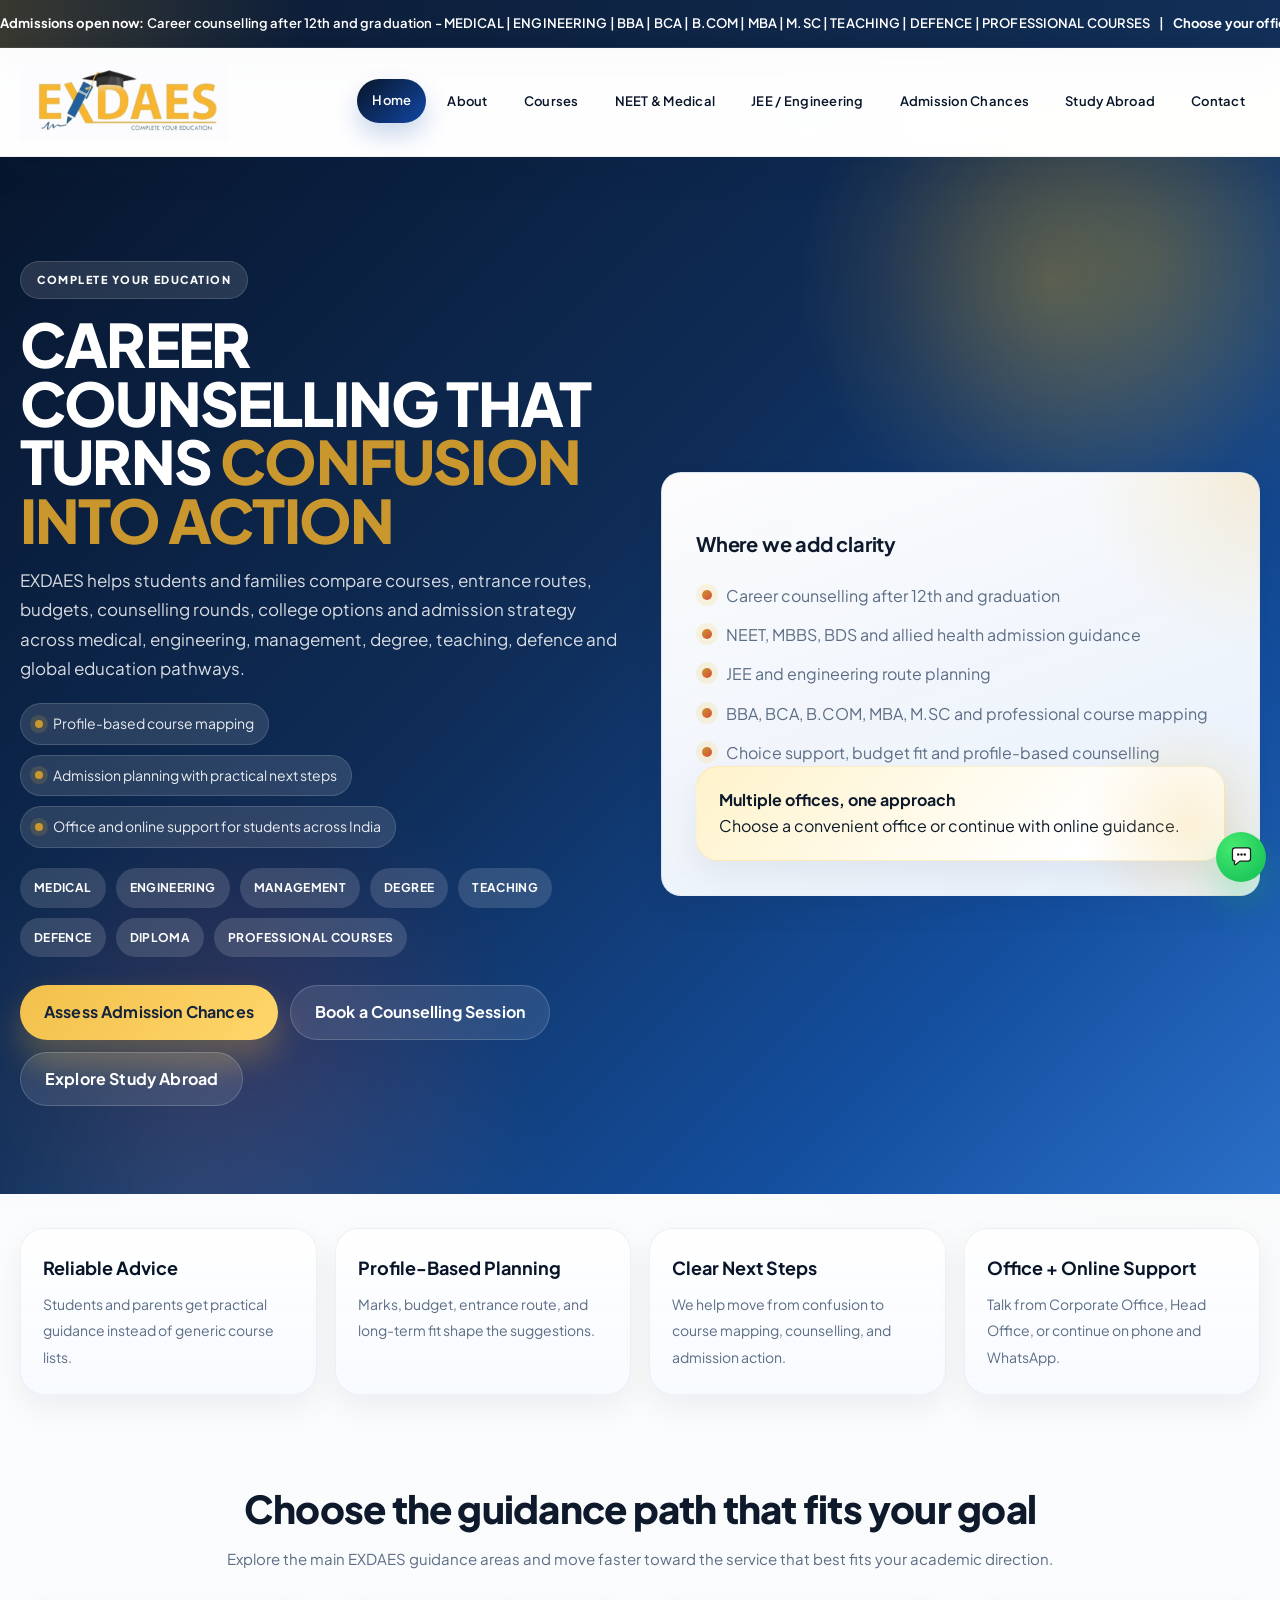
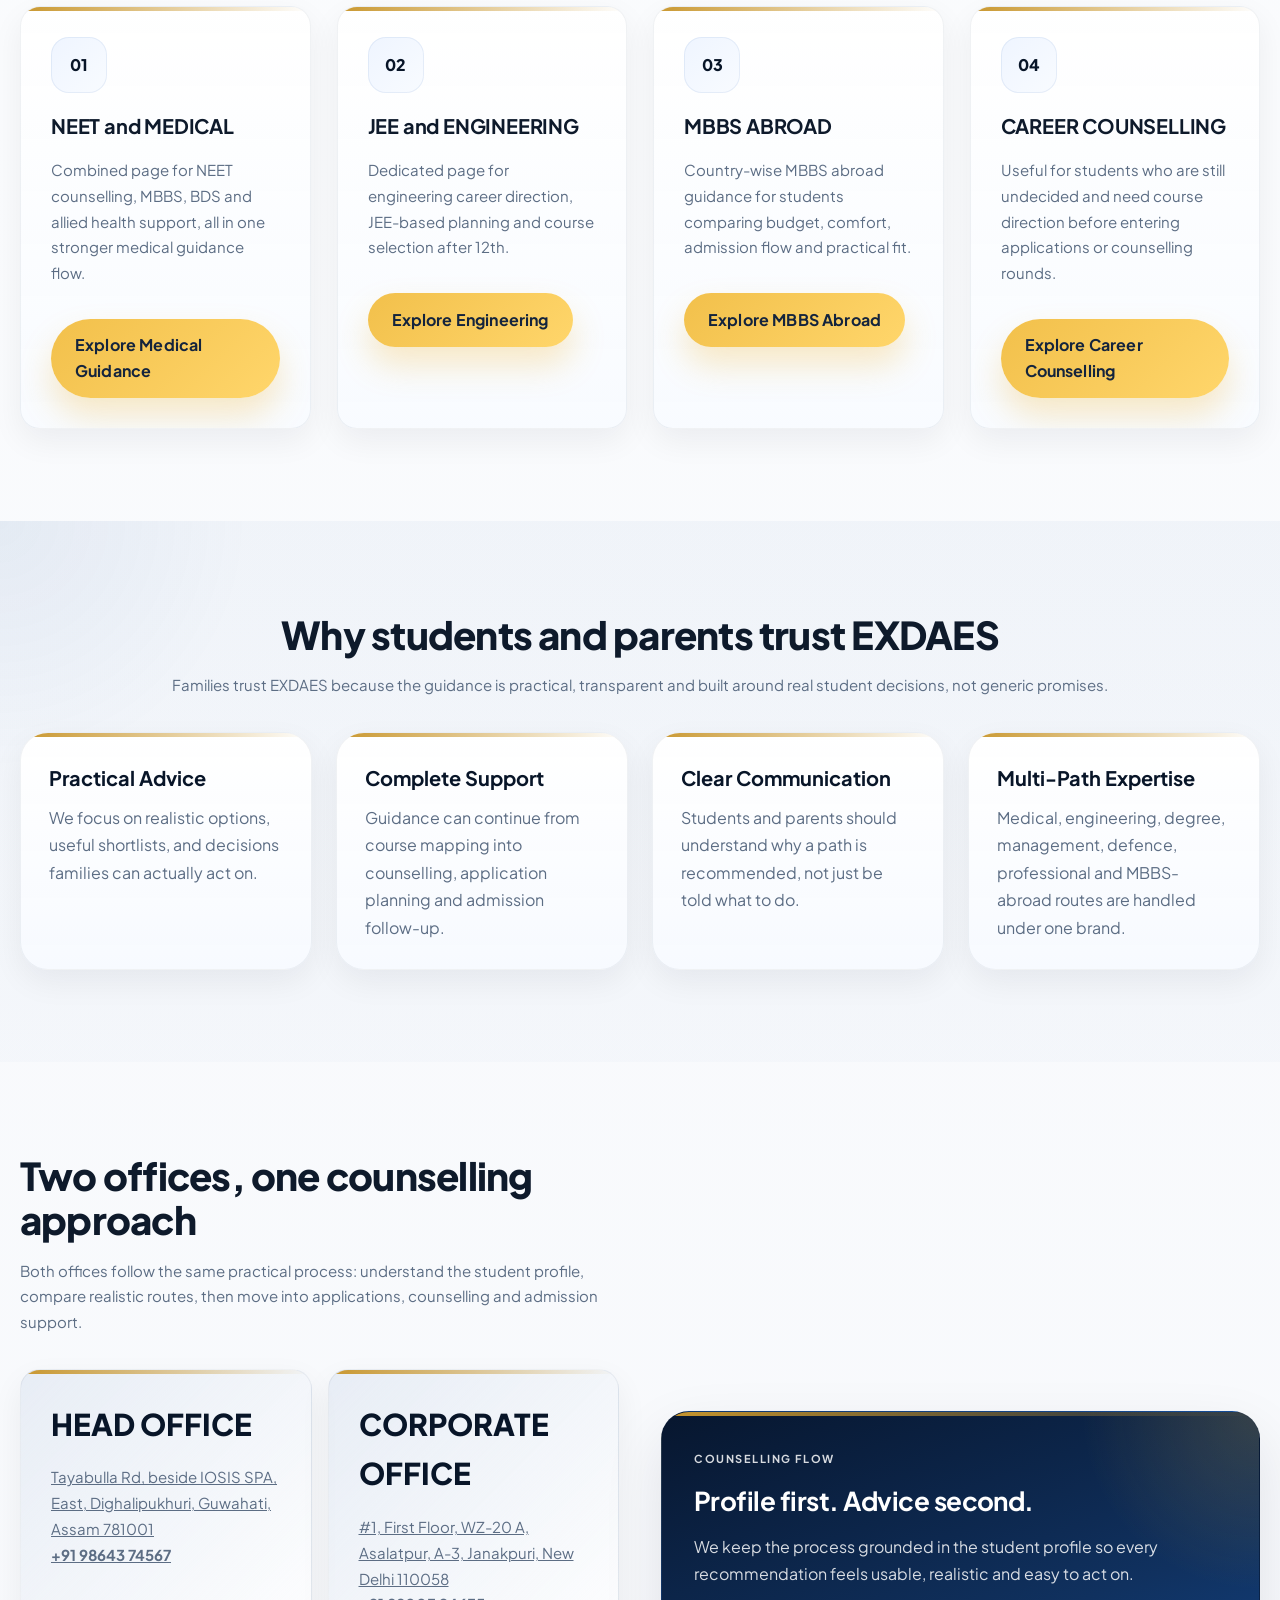
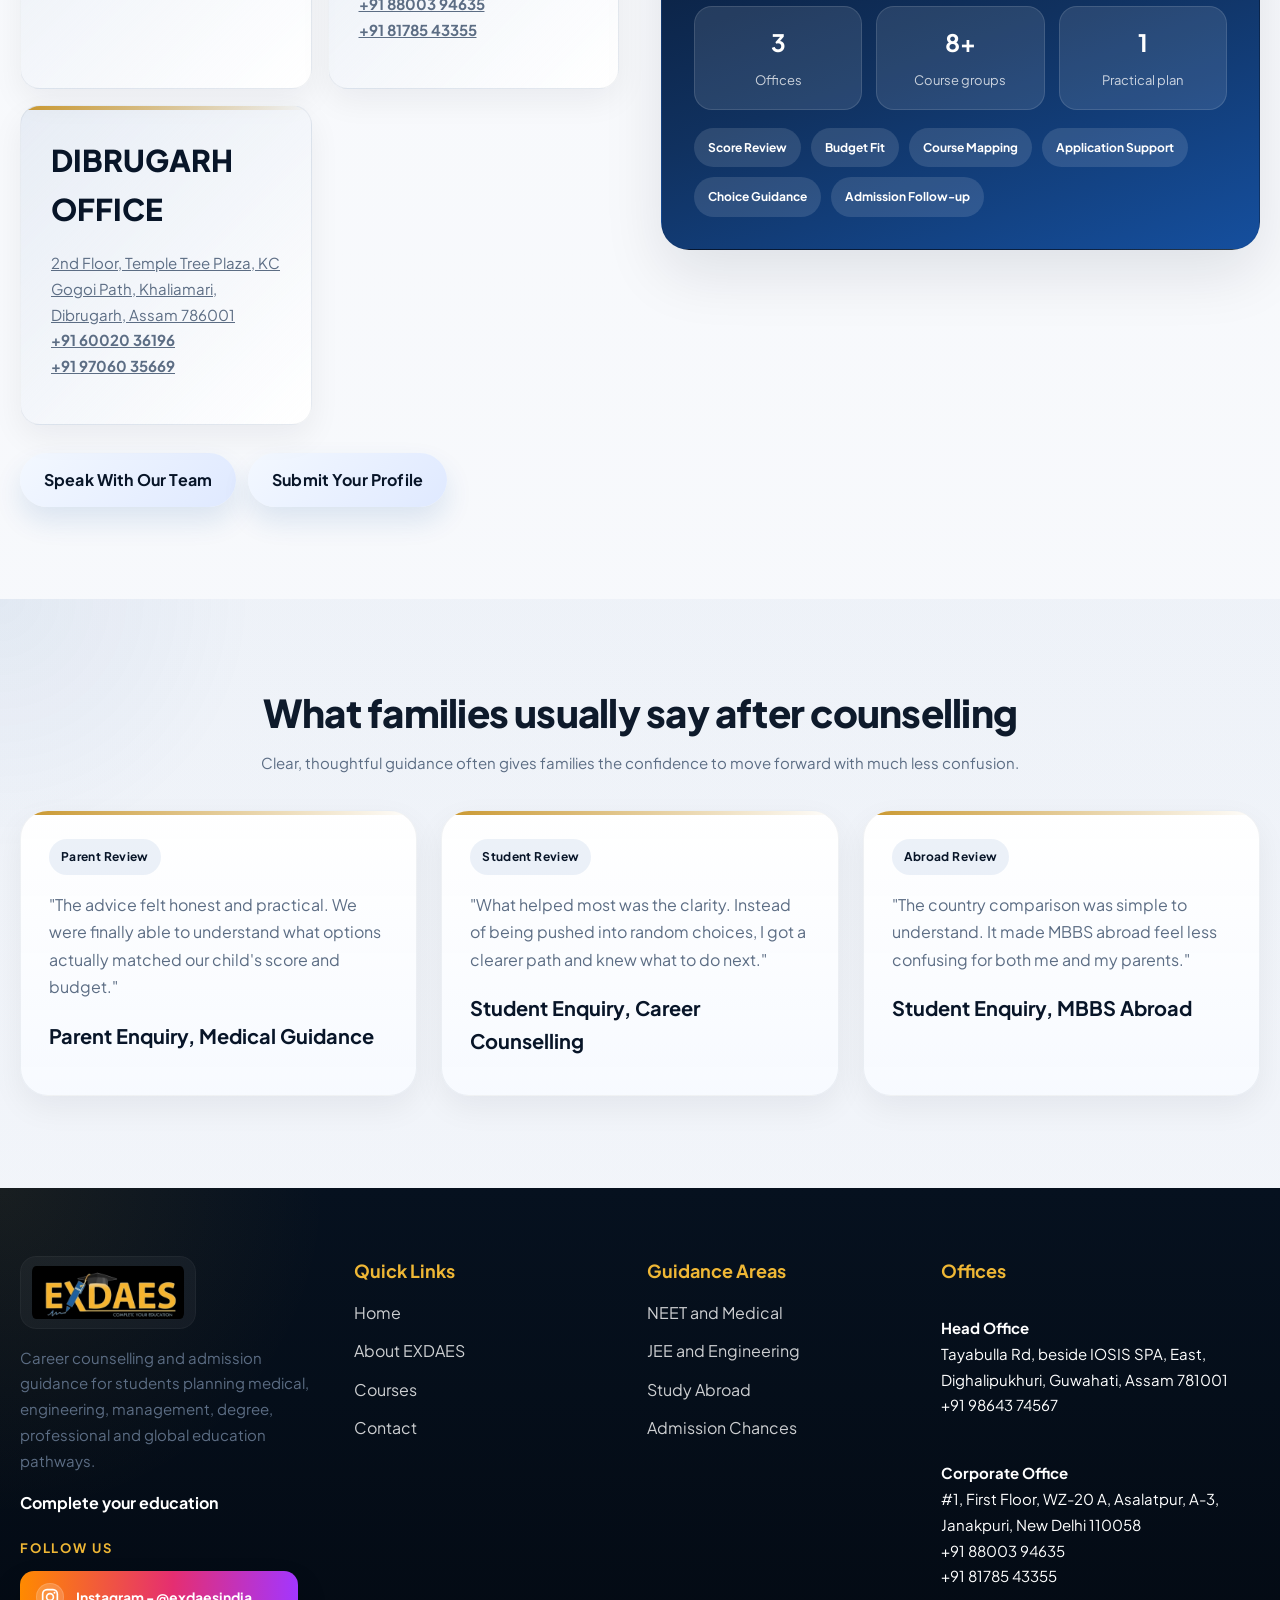
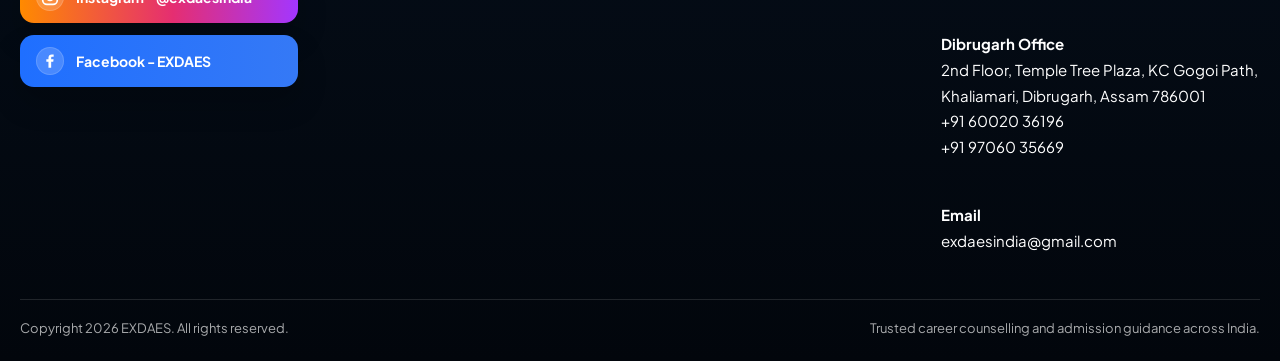
==== commit 1e4e64e2: "Add files via upload" ====
--- a/index.html
+++ b/index.html
@@ -90,9 +90,9 @@
         <div>
           <div class="section-title"><h2>Two offices, one counselling approach</h2><p>Both offices follow the same practical process: understand the student profile, compare realistic routes, then move into applications, counselling and admission support.</p></div>
           <div class="stats-grid">
-            <article class="stat-card"><span class="number">Head Office</span><p><a href="https://www.google.com/maps/place/EXDAES/@26.1866912,91.7498174,17z/data=!3m1!4b1!4m6!3m5!1s0x375a5bf597578f25:0xd3f91803e41c8bf5!8m2!3d26.1866864!4d91.7523923!16s%2Fg%2F11nhb2zx7y?entry=ttu&g_ep=EgoyMDI2MDQyOC4wIKXMDSoASAFQAw%3D%3D" target="_blank" rel="noopener">Tayabulla Rd, beside IOSIS SPA, East, Dighalipukhuri, Guwahati, Assam 781001</a><br><strong><a href="tel:+919864374567">+91 98643 74567</a></strong></p></article>
-            <article class="stat-card"><span class="number">Corporate Office</span><p><a href="https://www.google.com/maps/place/EXDAES/@28.6214519,77.0755666,17z/data=!3m1!4b1!4m6!3m5!1s0x390d05ebf34322a7:0x1da1186b16d2d186!8m2!3d28.6214472!4d77.0781415!16s%2Fg%2F11z5b2ckcf?entry=ttu&g_ep=EgoyMDI2MDQyOC4wIKXMDSoASAFQAw%3D%3D" target="_blank" rel="noopener">#1, First Floor, WZ-20 A, Asalatpur, A-3, Janakpuri, New Delhi 110058</a><br><strong><a href="tel:+918800394635">+91 88003 94635</a></strong><br><strong><a href="tel:+918178543355">+91 81785 43355</a></strong></p></article>
-            <article class="stat-card"><span class="number">Dibrugarh Office</span><p><a href="https://www.google.com/maps/search/2nd+Floor,+Temple+Tree+Plaza,+KC+Gogoi+Path,+Khaliamari,+Dibrugarh,+Assam+786001/@27.4802303,94.9135329,17z/data=!3m1!4b1?entry=ttu&g_ep=EgoyMDI2MDcwNS4wIKXMDSoASAFQAw%3D%3D" target="_blank" rel="noopener">2nd Floor, Temple Tree Plaza, KC Gogoi Path, Khaliamari, Dibrugarh, Assam 786001</a><br><strong><a href="tel:+916002036196">+91 60020 36196</a></strong><br><strong><a href="tel:+919706035669">+91 97060 35669</a></strong></p></article>
+            <article class="stat-card"><span class="number">HEAD OFFICE</span><p><a href="https://www.google.com/maps/place/EXDAES/@26.1866912,91.7498174,17z/data=!3m1!4b1!4m6!3m5!1s0x375a5bf597578f25:0xd3f91803e41c8bf5!8m2!3d26.1866864!4d91.7523923!16s%2Fg%2F11nhb2zx7y?entry=ttu&g_ep=EgoyMDI2MDQyOC4wIKXMDSoASAFQAw%3D%3D" target="_blank" rel="noopener">Tayabulla Rd, beside IOSIS SPA, East, Dighalipukhuri, Guwahati, Assam 781001</a><br><strong><a href="tel:+919864374567">+91 98643 74567</a></strong></p></article>
+            <article class="stat-card"><span class="number">CORPORATE OFFICE</span><p><a href="https://www.google.com/maps/place/EXDAES/@28.6214519,77.0755666,17z/data=!3m1!4b1!4m6!3m5!1s0x390d05ebf34322a7:0x1da1186b16d2d186!8m2!3d28.6214472!4d77.0781415!16s%2Fg%2F11z5b2ckcf?entry=ttu&g_ep=EgoyMDI2MDQyOC4wIKXMDSoASAFQAw%3D%3D" target="_blank" rel="noopener">#1, First Floor, WZ-20 A, Asalatpur, A-3, Janakpuri, New Delhi 110058</a><br><strong><a href="tel:+918800394635">+91 88003 94635</a></strong><br><strong><a href="tel:+918178543355">+91 81785 43355</a></strong></p></article>
+            <article class="stat-card"><span class="number">DIBRUGARH OFFICE</span><p><a href="https://www.google.com/maps/search/2nd+Floor,+Temple+Tree+Plaza,+KC+Gogoi+Path,+Khaliamari,+Dibrugarh,+Assam+786001/@27.4802303,94.9135329,17z/data=!3m1!4b1?entry=ttu&g_ep=EgoyMDI2MDcwNS4wIKXMDSoASAFQAw%3D%3D" target="_blank" rel="noopener">2nd Floor, Temple Tree Plaza, KC Gogoi Path, Khaliamari, Dibrugarh, Assam 786001</a><br><strong><a href="tel:+916002036196">+91 60020 36196</a></strong><br><strong><a href="tel:+919706035669">+91 97060 35669</a></strong></p></article>
           </div>
           <div class="cta-row"><a class="btn btn-secondary" href="contact/index.html">Speak With Our Team</a><a class="btn btn-secondary" href="college-predictor/index.html">Submit Your Profile</a></div>
         </div>
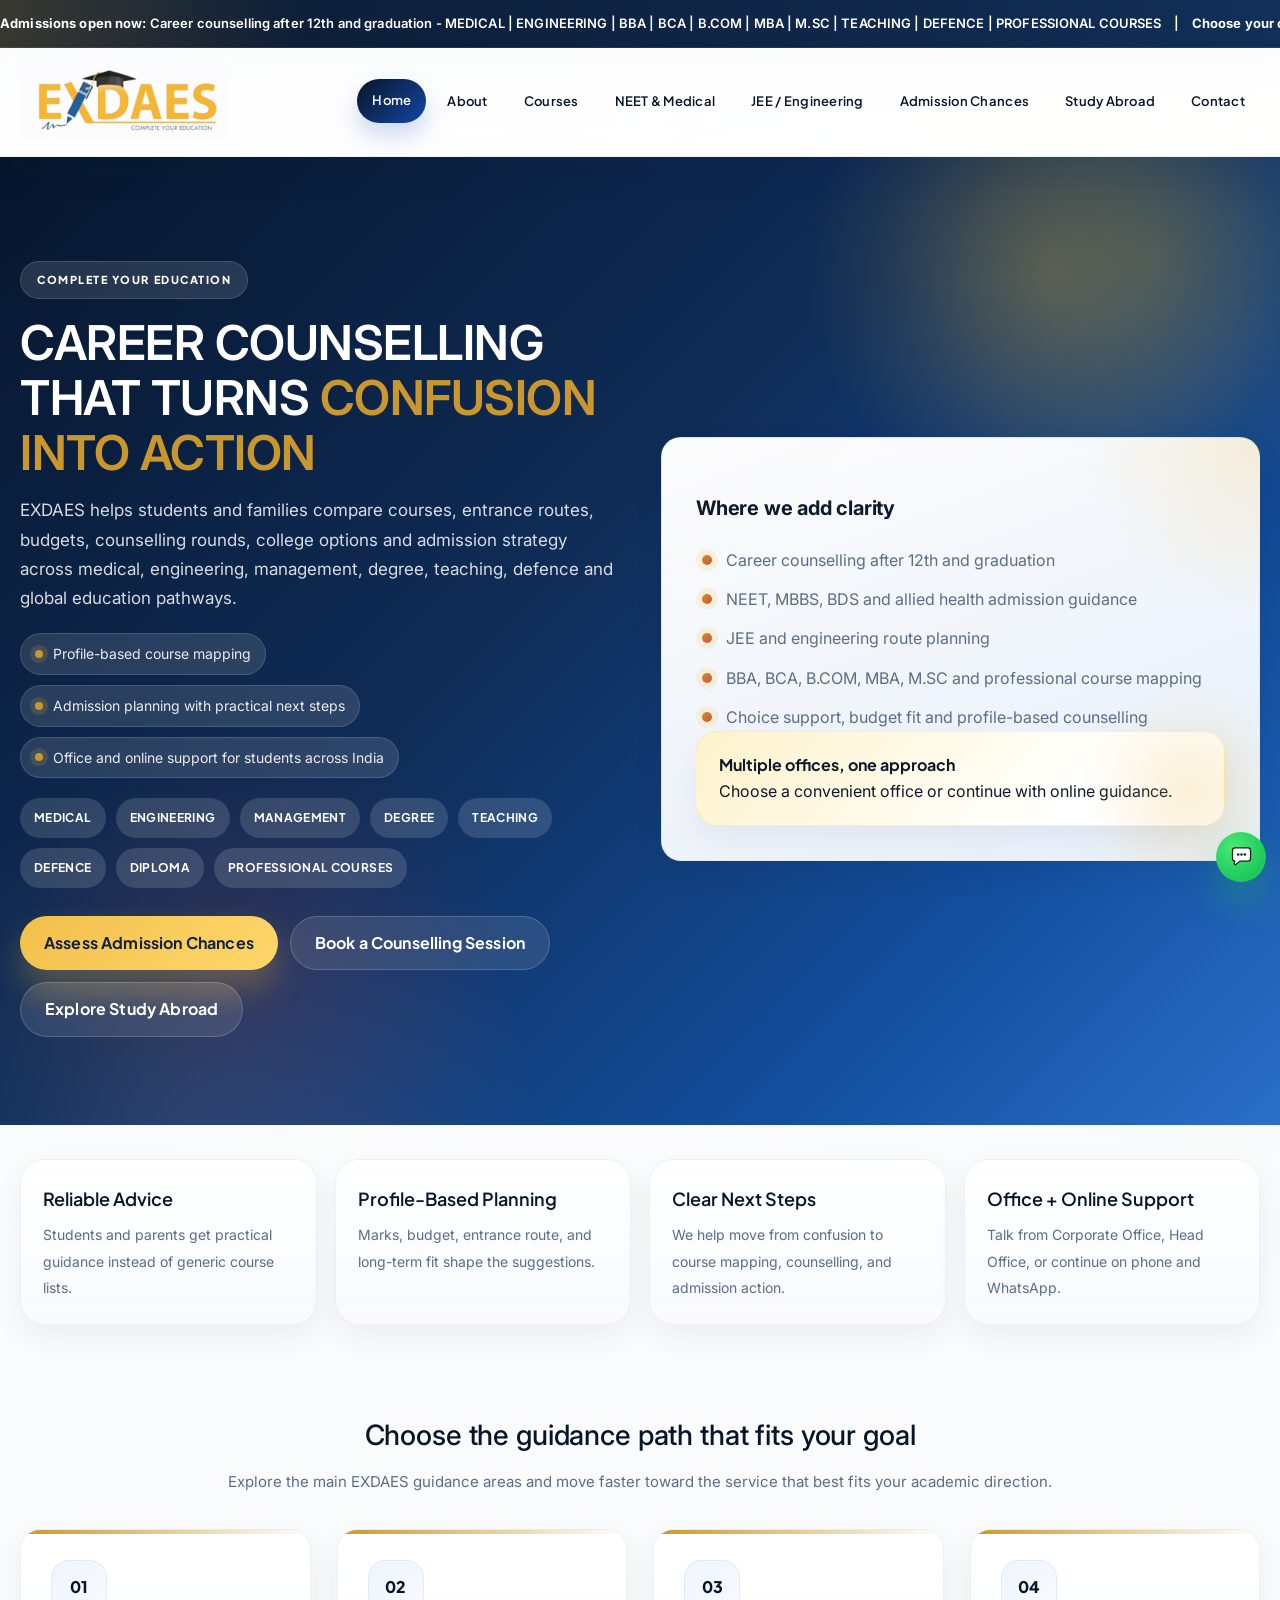
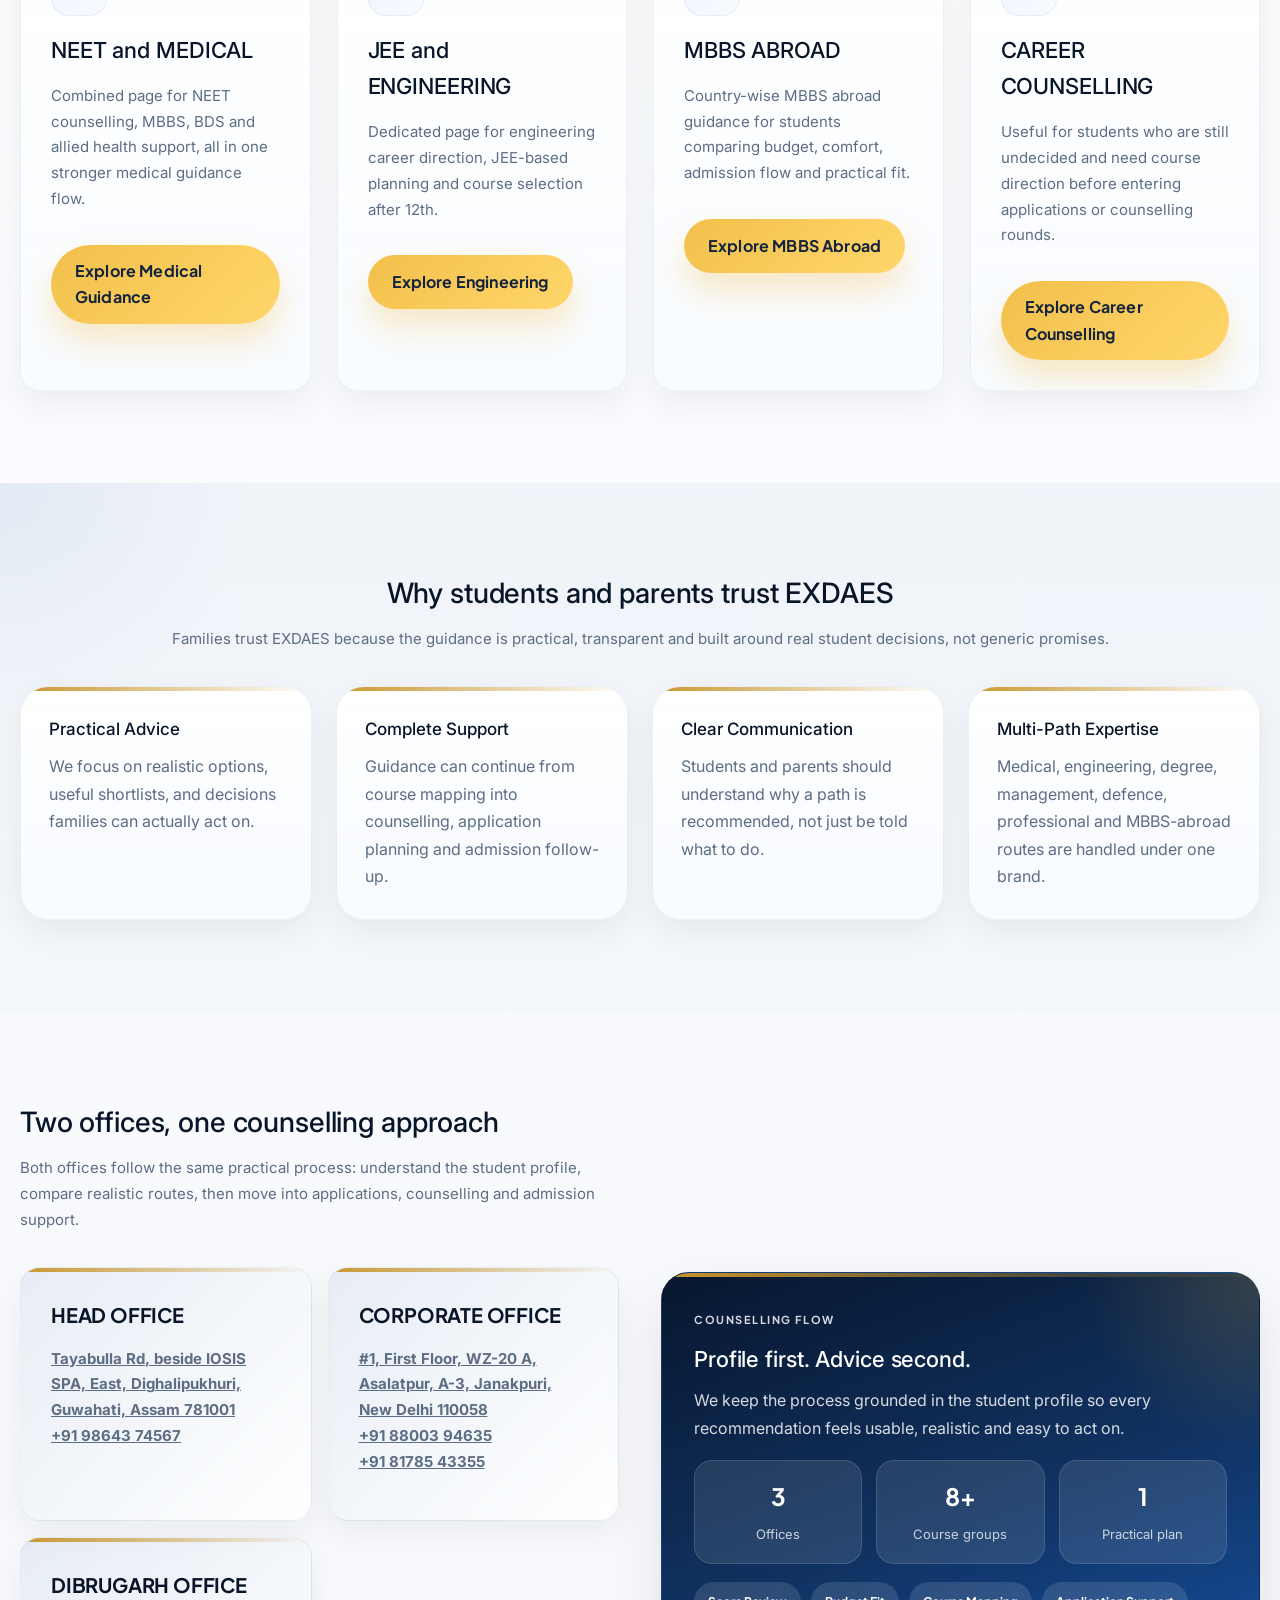
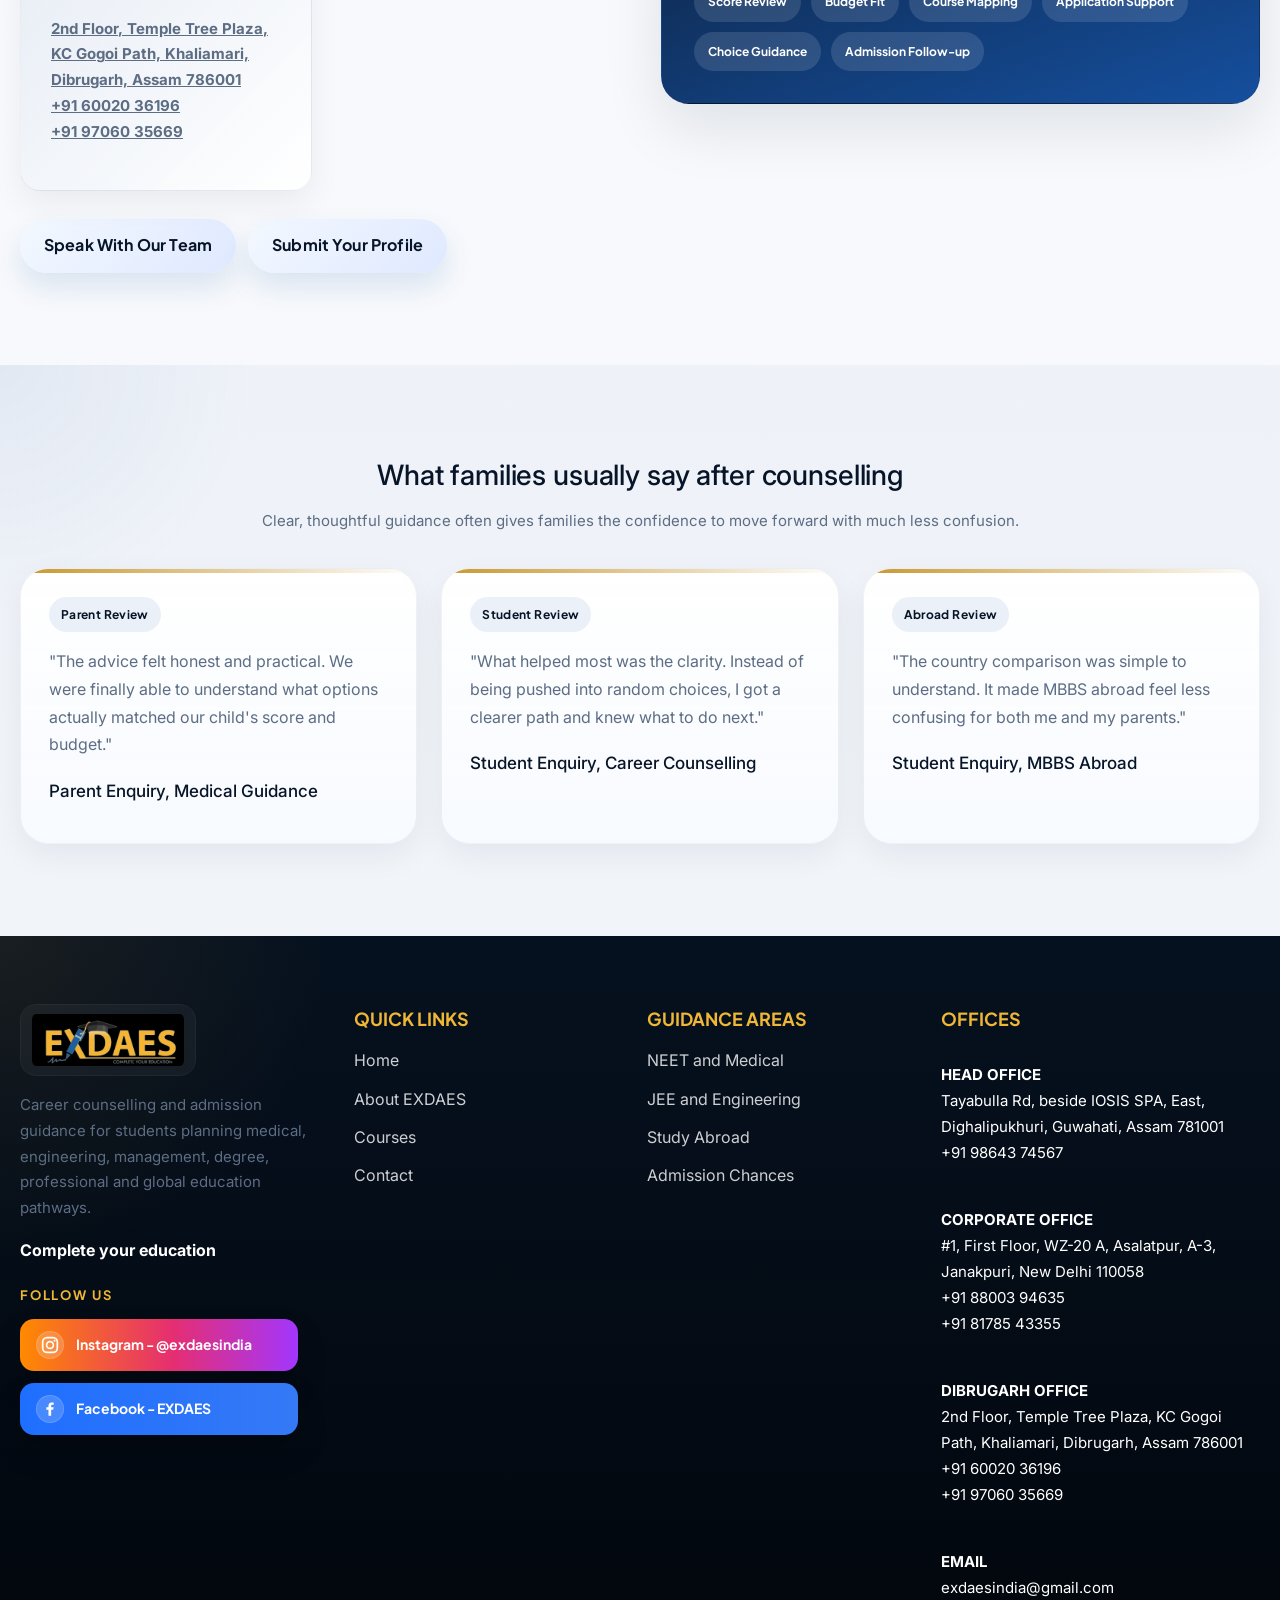
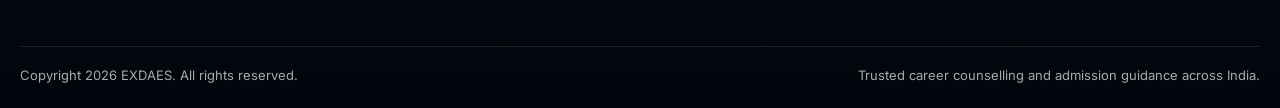
==== commit 19a62a20: "Add files via upload" ====
--- a/index.html
+++ b/index.html
@@ -90,9 +90,9 @@
         <div>
           <div class="section-title"><h2>Two offices, one counselling approach</h2><p>Both offices follow the same practical process: understand the student profile, compare realistic routes, then move into applications, counselling and admission support.</p></div>
           <div class="stats-grid">
-            <article class="stat-card"><span class="number">HEAD OFFICE</span><p><a href="https://www.google.com/maps/place/EXDAES/@26.1866912,91.7498174,17z/data=!3m1!4b1!4m6!3m5!1s0x375a5bf597578f25:0xd3f91803e41c8bf5!8m2!3d26.1866864!4d91.7523923!16s%2Fg%2F11nhb2zx7y?entry=ttu&g_ep=EgoyMDI2MDQyOC4wIKXMDSoASAFQAw%3D%3D" target="_blank" rel="noopener">Tayabulla Rd, beside IOSIS SPA, East, Dighalipukhuri, Guwahati, Assam 781001</a><br><strong><a href="tel:+919864374567">+91 98643 74567</a></strong></p></article>
-            <article class="stat-card"><span class="number">CORPORATE OFFICE</span><p><a href="https://www.google.com/maps/place/EXDAES/@28.6214519,77.0755666,17z/data=!3m1!4b1!4m6!3m5!1s0x390d05ebf34322a7:0x1da1186b16d2d186!8m2!3d28.6214472!4d77.0781415!16s%2Fg%2F11z5b2ckcf?entry=ttu&g_ep=EgoyMDI2MDQyOC4wIKXMDSoASAFQAw%3D%3D" target="_blank" rel="noopener">#1, First Floor, WZ-20 A, Asalatpur, A-3, Janakpuri, New Delhi 110058</a><br><strong><a href="tel:+918800394635">+91 88003 94635</a></strong><br><strong><a href="tel:+918178543355">+91 81785 43355</a></strong></p></article>
-            <article class="stat-card"><span class="number">DIBRUGARH OFFICE</span><p><a href="https://www.google.com/maps/search/2nd+Floor,+Temple+Tree+Plaza,+KC+Gogoi+Path,+Khaliamari,+Dibrugarh,+Assam+786001/@27.4802303,94.9135329,17z/data=!3m1!4b1?entry=ttu&g_ep=EgoyMDI2MDcwNS4wIKXMDSoASAFQAw%3D%3D" target="_blank" rel="noopener">2nd Floor, Temple Tree Plaza, KC Gogoi Path, Khaliamari, Dibrugarh, Assam 786001</a><br><strong><a href="tel:+916002036196">+91 60020 36196</a></strong><br><strong><a href="tel:+919706035669">+91 97060 35669</a></strong></p></article>
+            <article class="stat-card"><span class="number"><h3><b>HEAD OFFICE</b></h3></span><p><a href="https://www.google.com/maps/place/EXDAES/@26.1866912,91.7498174,17z/data=!3m1!4b1!4m6!3m5!1s0x375a5bf597578f25:0xd3f91803e41c8bf5!8m2!3d26.1866864!4d91.7523923!16s%2Fg%2F11nhb2zx7y?entry=ttu&g_ep=EgoyMDI2MDQyOC4wIKXMDSoASAFQAw%3D%3D" target="_blank" rel="noopener"><b>Tayabulla Rd, beside IOSIS SPA, East, Dighalipukhuri, Guwahati, Assam 781001</a></b><br><strong><a href="tel:+919864374567">+91 98643 74567</a></strong></p></article>
+            <article class="stat-card"><span class="number"><h3><b>CORPORATE OFFICE</b></h3></span><p><a href="https://www.google.com/maps/place/EXDAES/@28.6214519,77.0755666,17z/data=!3m1!4b1!4m6!3m5!1s0x390d05ebf34322a7:0x1da1186b16d2d186!8m2!3d28.6214472!4d77.0781415!16s%2Fg%2F11z5b2ckcf?entry=ttu&g_ep=EgoyMDI2MDQyOC4wIKXMDSoASAFQAw%3D%3D" target="_blank" rel="noopener"><b>#1, First Floor, WZ-20 A, Asalatpur, A-3, Janakpuri, New Delhi 110058</a></b><br><strong><a href="tel:+918800394635">+91 88003 94635</a></strong><br><strong><a href="tel:+918178543355">+91 81785 43355</a></strong></p></article>
+            <article class="stat-card"><span class="number"><h3><b>DIBRUGARH OFFICE</b></h3></span><p><a href="https://www.google.com/maps/search/2nd+Floor,+Temple+Tree+Plaza,+KC+Gogoi+Path,+Khaliamari,+Dibrugarh,+Assam+786001/@27.4802303,94.9135329,17z/data=!3m1!4b1?entry=ttu&g_ep=EgoyMDI2MDcwNS4wIKXMDSoASAFQAw%3D%3D" target="_blank" rel="noopener"><b>2nd Floor, Temple Tree Plaza, KC Gogoi Path, Khaliamari, Dibrugarh, Assam 786001</a></b><br><strong><a href="tel:+916002036196">+91 60020 36196</a></strong><br><strong><a href="tel:+919706035669">+91 97060 35669</a></strong></p></article>
           </div>
           <div class="cta-row"><a class="btn btn-secondary" href="contact/index.html">Speak With Our Team</a><a class="btn btn-secondary" href="college-predictor/index.html">Submit Your Profile</a></div>
         </div>
@@ -124,20 +124,20 @@
         </div>
       </div>
       <div>
-        <h3>Quick Links</h3>
+        <h3>QUICK LINKS</h3>
         <div class="footer-links"><a href="index.html">Home</a><a href="about/index.html">About EXDAES</a><a href="courses/index.html">Courses</a><a href="contact/index.html">Contact</a></div>
       </div>
       <div>
-        <h3>Guidance Areas</h3>
+        <h3>GUIDANCE AREAS</h3>
         <div class="footer-links"><a href="neet-counselling/index.html">NEET and Medical</a><a href="mbbs-bds-admission/index.html">JEE and Engineering</a><a href="study-abroad/index.html">Study Abroad</a><a href="college-predictor/index.html">Admission Chances</a></div>
       </div>
       <div>
-        <h3>Offices</h3>
+        <h3>OFFICES</h3>
         <div class="center-list">
-          <p><strong>Head Office</strong><br><a href="https://www.google.com/maps/place/EXDAES/@26.1866912,91.7498174,17z" target="_blank" rel="noopener">Tayabulla Rd, beside IOSIS SPA, East, Dighalipukhuri, Guwahati, Assam 781001</a><br><a href="tel:+919864374567">+91 98643 74567</a></p>
-          <p><strong>Corporate Office</strong><br><a href="https://www.google.com/maps/place/EXDAES/@28.6214519,77.0755666,17z" target="_blank" rel="noopener">#1, First Floor, WZ-20 A, Asalatpur, A-3, Janakpuri, New Delhi 110058</a><br><a href="tel:+918800394635">+91 88003 94635</a><br><a href="tel:+918178543355">+91 81785 43355</a></p>
-          <p><strong>Dibrugarh Office</strong><br><a href="https://www.google.com/maps/search/2nd+Floor,+Temple+Tree+Plaza,+KC+Gogoi+Path,+Khaliamari,+Dibrugarh,+Assam+786001" target="_blank" rel="noopener">2nd Floor, Temple Tree Plaza, KC Gogoi Path, Khaliamari, Dibrugarh, Assam 786001</a><br><a href="tel:+916002036196">+91 60020 36196</a><br><a href="tel:+919706035669">+91 97060 35669</a></p>
-          <p><strong>Email</strong><br><a href="mailto:exdaesindia@gmail.com">exdaesindia@gmail.com</a></p>
+          <p><strong>HEAD OFFICE</strong><br><a href="https://www.google.com/maps/place/EXDAES/@26.1866912,91.7498174,17z" target="_blank" rel="noopener">Tayabulla Rd, beside IOSIS SPA, East, Dighalipukhuri, Guwahati, Assam 781001</a><br><a href="tel:+919864374567">+91 98643 74567</a></p>
+          <p><strong>CORPORATE OFFICE</strong><br><a href="https://www.google.com/maps/place/EXDAES/@28.6214519,77.0755666,17z" target="_blank" rel="noopener">#1, First Floor, WZ-20 A, Asalatpur, A-3, Janakpuri, New Delhi 110058</a><br><a href="tel:+918800394635">+91 88003 94635</a><br><a href="tel:+918178543355">+91 81785 43355</a></p>
+          <p><strong>DIBRUGARH OFFICE</strong><br><a href="https://www.google.com/maps/search/2nd+Floor,+Temple+Tree+Plaza,+KC+Gogoi+Path,+Khaliamari,+Dibrugarh,+Assam+786001" target="_blank" rel="noopener">2nd Floor, Temple Tree Plaza, KC Gogoi Path, Khaliamari, Dibrugarh, Assam 786001</a><br><a href="tel:+916002036196">+91 60020 36196</a><br><a href="tel:+919706035669">+91 97060 35669</a></p>
+          <p><strong>EMAIL</strong><br><a href="mailto:exdaesindia@gmail.com">exdaesindia@gmail.com</a></p>
         </div>
       </div>
     </div>
--- a/assets/css/style.css
+++ b/assets/css/style.css
@@ -1,4 +1,4 @@
-@import url("https://fonts.googleapis.com/css2?family=Plus+Jakarta+Sans:ital,wght@0,400;0,500;0,600;0,700;0,800;1,400;1,500&display=swap");
+@import url("https://fonts.googleapis.com/css2?family=Inter:wght@300;400;500;600;700&family=Plus+Jakarta+Sans:ital,wght@0,400;0,500;0,600;0,700;0,800;1,400;1,500&display=swap");
 
 :root {
   --bg: #f5f7fb;
@@ -24,8 +24,8 @@
   --radius: 20px;
   --radius-sm: 12px;
   --radius-lg: 28px;
-  --font-body: "Plus Jakarta Sans", system-ui, -apple-system, "Segoe UI", sans-serif;
-  --font-display: "Plus Jakarta Sans", system-ui, sans-serif;
+  --font-body: "Inter", system-ui, -apple-system, "Segoe UI", sans-serif;
+  --font-display: "Inter", system-ui, sans-serif;
 }
 
 * {
@@ -236,11 +236,24 @@
 .hero h1,
 .page-hero h1 {
   margin: 0 0 16px;
-  font-family: "Plus Jakarta Sans", sans-serif;
-  font-size: clamp(38px, 4.8vw, 60px);
-  line-height: 0.98;
-  letter-spacing: -0.03em;
-  font-weight: 800;
+  font-family: var(--font-display);
+  font-size: clamp(32px, 3.8vw, 48px);
+  line-height: 1.15;
+  letter-spacing: -0.01em;
+  font-weight: 600;
+}
+
+.page-hero-subtitle {
+  margin: 0 0 16px;
+  font-family: var(--font-display);
+  font-size: clamp(24px, 2.8vw, 36px);
+  line-height: 1.2;
+  letter-spacing: -0.005em;
+  font-weight: 500;
+}
+
+.text-yellow {
+  color: var(--accent);
 }
 
 .hero-highlight {
@@ -384,6 +397,16 @@
 
 .section-title {
   margin-bottom: 34px;
+}
+
+.section-title h2 {
+  margin: 0 0 12px;
+  font-family: var(--font-display);
+  font-size: clamp(20px, 2.4vw, 28px);
+  font-weight: 500;
+  line-height: 1.3;
+  letter-spacing: -0.005em;
+  color: var(--primary-dark);
 }
 
 .section-title.center {
@@ -461,6 +484,15 @@
   margin-top: 18px;
 }
 
+.service-card h3 {
+  margin: 0 0 6px;
+  font-family: var(--font-display);
+  font-size: clamp(18px, 2vw, 22px);
+  font-weight: 500;
+  letter-spacing: -0.005em;
+  color: var(--primary-dark);
+}
+
 .icon-badge {
   width: 56px;
   height: 56px;
@@ -718,10 +750,10 @@
 
 .course-group h3 {
   margin: 0 0 6px;
-  font-family: "Plus Jakarta Sans", sans-serif;
-  font-size: 34px;
-  font-weight: 700;
-  letter-spacing: -0.02em;
+  font-family: var(--font-display);
+  font-size: clamp(18px, 2vw, 22px);
+  font-weight: 500;
+  letter-spacing: -0.005em;
   color: var(--primary-dark);
 }
 
@@ -835,9 +867,9 @@
 
 .course-closing h3 {
   margin: 0 0 8px;
-  font-family: "Plus Jakarta Sans", sans-serif;
-  font-size: 24px;
-  font-weight: 700;
+  font-family: var(--font-display);
+  font-size: clamp(18px, 2vw, 22px);
+  font-weight: 500;
 }
 
 .course-closing p {
@@ -984,10 +1016,10 @@
 
 .visual-panel h3 {
   margin: 0 0 10px;
-  font-family: "Plus Jakarta Sans", sans-serif;
-  font-size: 26px;
-  font-weight: 700;
-  letter-spacing: -0.02em;
+  font-family: var(--font-display);
+  font-size: clamp(18px, 2vw, 22px);
+  font-weight: 500;
+  letter-spacing: -0.005em;
 }
 
 .visual-panel p {
@@ -1135,7 +1167,8 @@
   display: block;
   margin-bottom: 8px;
   font-family: "Plus Jakarta Sans", sans-serif;
-  font-size: 18px;
+  font-size: clamp(16px, 1.8vw, 18px);
+  font-weight: 600;
   color: var(--primary-dark);
 }
 
@@ -1185,8 +1218,9 @@
 .review-card strong {
   display: block;
   margin-bottom: 10px;
-  font-family: "Plus Jakarta Sans", sans-serif;
-  font-size: 20px;
+  font-family: var(--font-display);
+  font-size: clamp(15px, 1.6vw, 17px);
+  font-weight: 500;
   color: var(--primary-dark);
 }
 
@@ -1609,8 +1643,10 @@
 
 .country-detail-card h3 {
   margin: 0 0 14px;
-  font-size: 28px;
-  line-height: 1.1;
+  font-family: var(--font-display);
+  font-size: clamp(18px, 2vw, 22px);
+  font-weight: 500;
+  line-height: 1.2;
 }
 
 .country-detail-head h3 {
